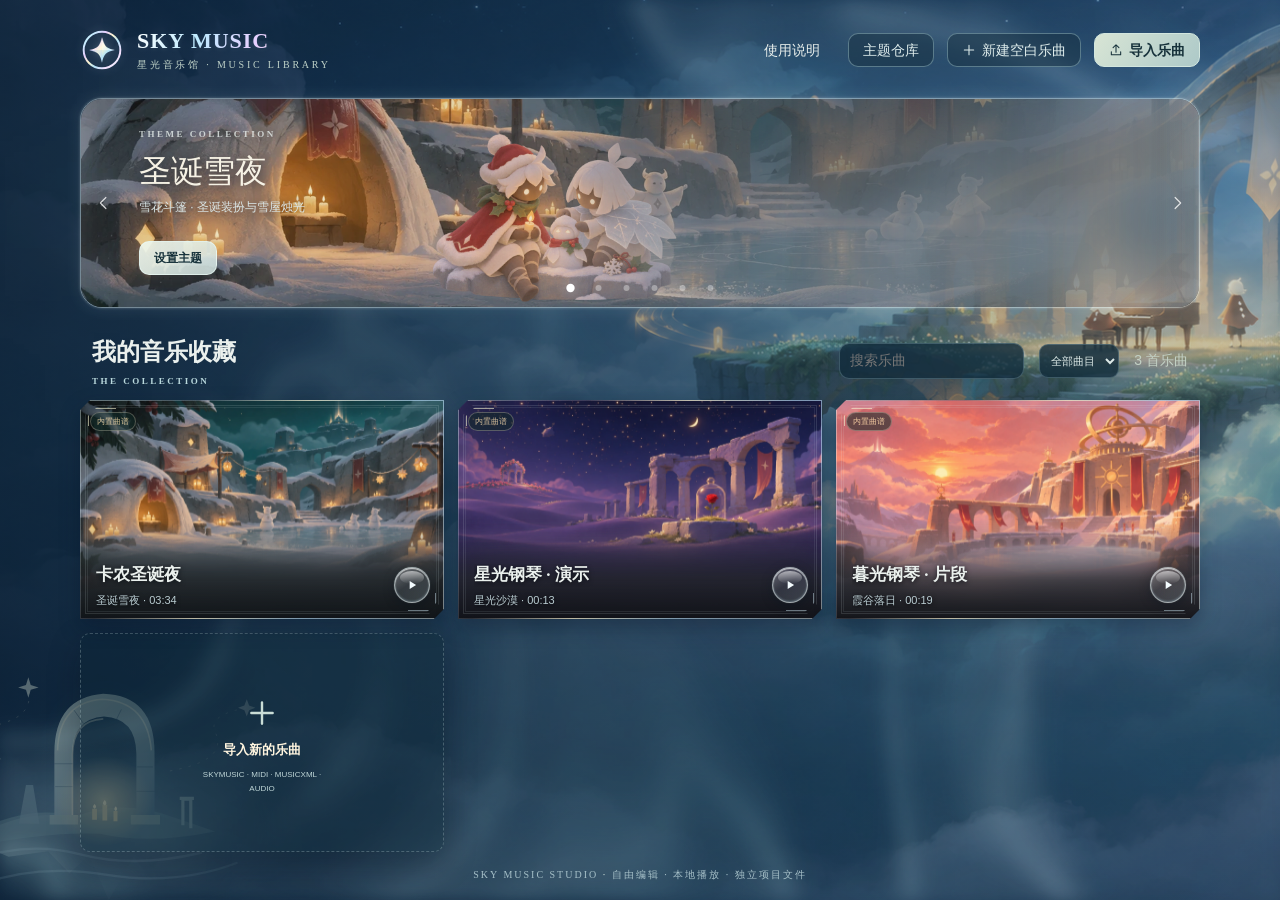
==== studio/app/index.html @ 581d5dbf "Unify player controls, synchronized score entrance and playback feedback" ====
<!doctype html>
<html lang="zh-CN">
<head>
<meta charset="utf-8"><meta name="viewport" content="width=device-width,initial-scale=1"><meta name="color-scheme" content="dark">
<title>Sky Music Studio · 星光音乐馆</title>
<link rel="stylesheet" href="player-styles.css">
</head>
<body>
<div class="world-sky" aria-hidden="true"><div class="moon"></div><div class="mountain m1"></div><div class="mountain m2"></div><div class="stars"></div><div class="flakes" id="worldSnow"></div></div>
<input id="fileInput" type="file" multiple accept=".skytrack,.skymusic,.skytheme,.json,.csv,.mid,.midi,.musicxml,.xml,.mp3,.wav,.ogg,.webm,.mp4,.mov" hidden><input id="themeLibraryInput" type="file" accept=".skytheme" hidden><input id="stageImageInput" type="file" accept="image/png,image/webp,image/jpeg" hidden>
<main class="site-wrap">
<section id="homeView" class="home-view" aria-label="音乐库"><div class="home-atmosphere" aria-hidden="true"><img class="home-art" src="assets/platform/music-islands-v1.png" alt=""><div class="home-shade"></div><img class="home-islet" src="assets/platform/home-islet.svg" alt=""><canvas id="homeFlowCanvas" class="home-flow-canvas"></canvas></div>
 <header class="home-top"><div class="wordmark"><span class="mark" aria-hidden="true"><svg class="brand-emblem" viewBox="0 0 48 48" fill="none"><defs><linearGradient id="brandDiamond" x1="2" y1="4" x2="45" y2="43" gradientUnits="userSpaceOnUse"><stop stop-color="#fcffff"/><stop offset=".18" stop-color="#c4edff"/><stop offset=".34" stop-color="#e6ceff"/><stop offset=".48" stop-color="#fff6cf"/><stop offset=".62" stop-color="#b3e3f8"/><stop offset=".79" stop-color="#f4e0ff"/><stop offset="1" stop-color="#efffff"/></linearGradient></defs><circle cx="24" cy="24" r="20" stroke="url(#brandDiamond)" stroke-width="2.1"/><path d="M24 10C25.8 19.3 28.7 22.2 38 24C28.7 25.8 25.8 28.7 24 38C22.2 28.7 19.3 25.8 10 24C19.3 22.2 22.2 19.3 24 10Z" fill="url(#brandDiamond)"/><path d="M24 10L24 24L38 24L28.7 22.2Z" fill="#ffffff" opacity=".48"/><path d="M10 24L24 24L24 38L22.2 28.7Z" fill="#b3d5ff" opacity=".32"/><path d="M24 10L24 24L10 24L19.3 22.2Z" fill="#ffffff" opacity=".25"/></svg></span><span><span class="brand-title">SKY <strong>MUSIC</strong></span><small>星光音乐馆 · MUSIC LIBRARY</small></span></div>
  <div class="home-top-actions"><button class="btn-quiet" id="showGuide">使用说明</button><button class="btn-outline" id="importThemeLibrary">主题仓库</button><button class="btn-outline" id="newSongBtn">＋ 新建空白乐曲</button><button class="btn-primary" data-import>↥ 导入乐曲</button></div></header>
 <div class="home-body">
  <section class="home-hero theme-carousel" aria-label="预设主题展示" aria-roledescription="轮播"><div class="home-theme-art-viewport" aria-hidden="true"><div id="homeThemeArtTrack" class="home-theme-art-track"></div></div><div id="homeThemeViewport" class="home-theme-viewport"><div id="homeThemeTrack" class="home-theme-track"></div></div><button id="homeThemePrev" class="home-theme-arrow theme-prev" aria-label="上一个主题"><svg viewBox="0 0 24 24" aria-hidden="true"><path d="m15 5-7 7 7 7"/></svg></button><button id="homeThemeNext" class="home-theme-arrow theme-next" aria-label="下一个主题"><svg viewBox="0 0 24 24" aria-hidden="true"><path d="m9 5 7 7-7 7"/></svg></button><nav id="homeThemeDots" class="home-theme-dots" aria-label="选择预设主题"></nav></section>
  <span id="homeThemeAnnouncement" class="sr-only" aria-live="polite"></span>
  <div class="library-heading"><div><h2 tabindex="-1" id="libraryTitle">我的音乐收藏</h2><span class="eyebrow">THE COLLECTION</span></div><div class="library-tools"><input id="songSearch" type="search" placeholder="搜索乐曲" aria-label="搜索乐曲"><select id="libraryFilter" aria-label="筛选音乐库"><option value="all">全部曲目</option><option value="favorite">我的收藏</option><option value="recent">最近演奏</option></select><span id="libraryCount">2 首乐曲</span></div></div>
  <section id="libraryCards" class="library-grid" aria-live="polite"></section>
  <footer class="home-footer">SKY MUSIC STUDIO <span>·</span> 自由编辑 · 本地播放 · 独立项目文件</footer>
 </div>
</section>
<section id="playerView" class="player-view" hidden aria-label="歌曲演奏工作台">
 <header class="player-header">
  <div class="song-identity"><button class="back-btn" id="backLibrary" title="返回音乐库" aria-label="返回音乐库"><svg viewBox="0 0 24 24" width="20" height="20" aria-hidden="true" focusable="false"><path d="M19 12H5m6-6-6 6 6 6" fill="none" stroke="currentColor" stroke-width="1.8" stroke-linecap="round" stroke-linejoin="round"/></svg></button><div class="identity-icon" aria-hidden="true"><img id="identitySnow" src="assets/christmas/snowflake.webp" alt=""><span id="identityGlyph" hidden>✧</span></div><div class="song-titles"><h1 tabindex="-1" id="songTitle">卡农圣诞夜</h1><span id="songSubtitle">CANON · CHRISTMAS NIGHT</span></div></div>
  <div class="song-stats"><span id="durationHeader">03:36</span><small id="noteCountHeader">1399 NOTES</small></div>
  <div class="header-actions"><button class="btn-outline" id="scoreEditorBtn">✎ 曲谱编辑</button><button class="btn-outline" id="exportProject">⇩ 导出</button><button class="info-action icon-btn" id="songInfoBtn" title="歌曲信息" aria-label="歌曲信息">!</button></div>
 </header>
 <div class="play-controls"><div class="player-control-row"><div class="play-main"><button class="play-btn" id="playBtn">▶ 播放</button><button id="restartBtn" class="icon-btn" title="从头播放">↶</button><button id="loopOneBtn" class="icon-btn loop-control" type="button" data-icon="repeat-one" aria-label="单曲循环" aria-pressed="false" title="开启单曲循环"></button><time id="timeClock">00:00.000</time></div>
  <div class="control-inline key-control"><span>音域</span><select id="keySelect" aria-label="选择音域" hidden><option value="sky-original">光遇原调</option><option value="C">C 大调</option><option value="Db">D♭ 大调</option><option value="D">D 大调</option><option value="Eb">E♭ 大调</option><option value="E">E 大调</option><option value="F">F 大调</option><option value="Fs">F♯ 大调</option><option value="G">G 大调</option><option value="Ab">A♭ 大调</option><option value="A">A 大调</option><option value="Bb">B♭ 大调</option><option value="B">B 大调</option></select><button type="button" id="keyRangeToggle" class="key-range-toggle" aria-label="选择音域" aria-haspopup="listbox" aria-expanded="false" aria-controls="keyRangeMenu"><svg class="nav-chevron range-chevron" viewBox="0 0 24 24" aria-hidden="true" focusable="false"><polyline points="15 6 9 12 15 18" fill="none" stroke="currentColor" stroke-width="1.8" stroke-linecap="round" stroke-linejoin="round"/></svg><span id="keyRangeValue">C 大调</span></button><div id="keyRangeMenu" class="key-range-menu" role="listbox" aria-label="音域选项" aria-orientation="horizontal" hidden><div id="keyRangeTrack" class="key-range-track"><button type="button" role="option" data-key="sky-original" aria-selected="false" tabindex="-1" title="普通光遇钢琴基准 C4–C6；实际调性由背景音乐或乐谱决定">光遇</button><button type="button" role="option" data-key="C" aria-selected="false" tabindex="-1">C</button><button type="button" role="option" data-key="Db" aria-selected="false" tabindex="-1">D♭</button><button type="button" role="option" data-key="D" aria-selected="false" tabindex="-1">D</button><button type="button" role="option" data-key="Eb" aria-selected="false" tabindex="-1">E♭</button><button type="button" role="option" data-key="E" aria-selected="false" tabindex="-1">E</button><button type="button" role="option" data-key="F" aria-selected="false" tabindex="-1">F</button><button type="button" role="option" data-key="Fs" aria-selected="false" tabindex="-1">F♯</button><button type="button" role="option" data-key="G" aria-selected="false" tabindex="-1">G</button><button type="button" role="option" data-key="Ab" aria-selected="false" tabindex="-1">A♭</button><button type="button" role="option" data-key="A" aria-selected="false" tabindex="-1">A</button><button type="button" role="option" data-key="Bb" aria-selected="false" tabindex="-1">B♭</button><button type="button" role="option" data-key="B" aria-selected="false" tabindex="-1">B</button></div></div></div>
  <div class="control-inline instrument-control"><span>音色</span><select id="instrumentSelect" aria-label="选择音色" hidden><option value="offline">经典钢琴 · 离线</option><option value="offline-harp">竖琴 · 离线</option><option value="offline-music-box">八音盒 · 离线</option><option value="offline-flute">长笛 · 离线</option><option value="offline-nylon-guitar">尼龙吉他 · 离线</option><option value="salamander">Yamaha C5 · 在线</option><option value="online-electric-piano">电钢琴 · 在线</option><option value="online-violin">小提琴 · 在线</option><option value="online-cello">大提琴 · 在线</option><option value="online-strings">弦乐合奏 · 在线</option><option value="online-choir">合唱 · 在线</option></select><div id="instrumentPicker" class="value-picker instrument-picker" role="spinbutton" tabindex="0" aria-label="选择音色" aria-valuemin="1" aria-valuemax="11" aria-valuenow="1" aria-valuetext="经典钢琴 · 离线" data-control="instrument"><div class="value-picker-track" aria-hidden="true"></div></div></div>
  <div class="control-inline sustain-control"><span>延音</span><div id="sustainPicker" class="value-picker" role="spinbutton" tabindex="0" aria-label="延音" aria-valuemin="0" aria-valuemax="100" aria-valuenow="45" aria-valuetext="45%" data-control="sustain"><div class="value-picker-track" aria-hidden="true"></div></div></div>
  <div class="control-inline volume-control"><span>音量</span><div id="volumePicker" class="value-picker" role="spinbutton" tabindex="0" aria-label="音量" aria-valuemin="0" aria-valuemax="100" aria-valuenow="25" aria-valuetext="25%" data-control="volume"><div class="value-picker-track" aria-hidden="true"></div></div></div>
  <div class="control-inline instrument-control speed-control"><span>倍速</span><select id="speedSelect" aria-label="选择倍速" hidden><option value="0.25">0.25×</option><option value="0.5">0.50×</option><option value="0.75">0.75×</option><option value="1" selected>1.00×</option><option value="1.25">1.25×</option><option value="1.5">1.50×</option><option value="1.75">1.75×</option><option value="2">2.00×</option></select><button id="speedToggle" class="instrument-toggle" type="button" aria-label="选择倍速" aria-haspopup="listbox" aria-expanded="false" aria-controls="speedMenu"><span id="speedValue">1.00×</span><span aria-hidden="true">⌄</span></button><div id="speedMenu" class="instrument-menu" role="listbox" aria-label="倍速选项" hidden><div id="speedCurrent" class="instrument-focus" aria-hidden="true"></div><div id="speedOptions" class="instrument-options"></div></div></div>
  </div><label class="seek-line"><input type="range" id="seekSlider" min="0" max="216000" step="1" value="0"><span id="seekMax">03:36</span></label>
 </div>
 <section class="workspace">
  <div class="workspace-left">
   <section class="pane roll-pane"><div class="pane-top"><h2>钢琴卷帘</h2><div class="pane-actions"><label>窗口 <select id="rollWindow"><option value="8">8秒</option><option value="10">10秒</option><option value="12">12秒</option><option value="20">20秒</option></select></label><button class="icon-btn" id="stepPrev" aria-label="上个节拍" title="上个节拍"><svg class="nav-chevron" viewBox="0 0 24 24" aria-hidden="true" focusable="false"><polyline points="15 6 9 12 15 18" fill="none" stroke="currentColor" stroke-width="1.8" stroke-linecap="round" stroke-linejoin="round"/></svg></button><button class="icon-btn" id="stepNext" aria-label="下个节拍" title="下个节拍"><svg class="nav-chevron" viewBox="0 0 24 24" aria-hidden="true" focusable="false"><polyline points="9 6 15 12 9 18" fill="none" stroke="currentColor" stroke-width="1.8" stroke-linecap="round" stroke-linejoin="round"/></svg></button></div></div><img class="theme-charm" data-theme-decoration hidden alt="" aria-hidden="true" draggable="false"><div class="roll-body"><canvas id="rollCanvas" aria-label="15轨钢琴卷帘，点击或拖动定位播放位置" title="点击或拖动扫描条定位，松开后保持暂停"></canvas></div><label class="roll-seek"><span>谱面进度</span><input id="rollSeekSlider" type="range" min="0" max="216000" step="1" value="0" aria-label="谱面进度" title="拖动跳转音乐，扫描条保持当前位置"></label><div class="roll-foot"><span><i class="dot note-a"></i> 单音</span><span><i class="dot note-b"></i> 和弦</span><span><i class="dot note-poly"></i> 多音</span><span id="rollPosition" class="push-right">0001 / 1296</span></div></section>
   <section class="pane keys-pane"><div class="pane-top"><h2>15 键 · 音高校对</h2><span id="selectedSummary">C4 + E5</span></div><img class="theme-charm" data-theme-decoration hidden alt="" aria-hidden="true" draggable="false"><div id="keyBoard" class="key-board" aria-label="15键谱面编辑器"></div></section>
  </div>
  <div class="workspace-right">
   <section class="pane grid-pane"><div class="pane-top"><h2>逐拍乐谱</h2><div class="page-actions"><button class="icon-btn" id="pagePrev" aria-label="上一页" title="上一页"><svg class="nav-chevron" viewBox="0 0 24 24" aria-hidden="true" focusable="false"><polyline points="15 6 9 12 15 18" fill="none" stroke="currentColor" stroke-width="1.8" stroke-linecap="round" stroke-linejoin="round"/></svg></button><span id="pageLabel">01 / 41</span><button class="icon-btn" id="pageNext" aria-label="下一页" title="下一页"><svg class="nav-chevron" viewBox="0 0 24 24" aria-hidden="true" focusable="false"><polyline points="9 6 15 12 9 18" fill="none" stroke="currentColor" stroke-width="1.8" stroke-linecap="round" stroke-linejoin="round"/></svg></button></div></div><div id="beatGrid" class="beat-grid" aria-label="逐拍谱，内含15键参考位置"></div><div class="grid-foot"><span id="currentBeat"><span id="currentBeatIndex">第 001 格</span><span id="currentBeatNotes">C4 + E5</span></span><span class="muted" id="gridHint">点击节拍可查看</span></div></section>
   <section class="stage-pane" id="stagePane"><img class="theme-charm stage-charm" data-theme-decoration hidden alt="" aria-hidden="true" draggable="false"><div class="stage-sky"></div><div class="stage-fog"></div><div class="stage-lights" aria-hidden="true"><i></i><i></i><i></i><i></i><i></i><i></i><i></i><i></i></div><div class="stage-snow" id="stageSnow"></div><div class="stage-motif" aria-hidden="true">✧<span>♬</span></div><img class="stage-tree" src="assets/christmas/legacy-tree.png" alt=""><img class="stage-companion" hidden alt="" aria-hidden="true" draggable="false"><div class="stage-scenery"><img id="stageArt" src="assets/christmas/stage_00.webp" alt="主题演奏场景"></div><div class="stage-caption"><span id="sceneName">CHRISTMAS NIGHT</span><span class="stage-status" id="stageStatus">准备演奏</span></div></section>

  </div>
 </section>
<dialog id="scoreConsole" class="score-console" aria-labelledby="consoleTitle">
<header class="console-head"><div><span class="eyebrow">SCORE WORKSPACE</span><h2 id="consoleTitle">谱面编辑控制台</h2></div><button id="consoleClose" class="icon-btn" aria-label="收起编辑控制台">×</button></header>
<div class="console-tabs" role="tablist" aria-label="编辑模式"><button id="consoleRecordTab" role="tab" aria-selected="true" aria-controls="consoleLayout" data-console-mode="record">即刻录制</button><button id="consoleFineTab" role="tab" aria-selected="false" aria-controls="consoleLayout" data-console-mode="fine">精细修改</button><button id="consoleGenerateTab" role="tab" aria-selected="false" aria-controls="consoleLayout" data-console-mode="generate">谱面生成</button></div>
<div id="consoleLayout" class="console-layout" role="tabpanel" aria-labelledby="consoleRecordTab"><div class="console-score"><div id="consoleKeysSlot"></div><div id="consoleGridSlot" hidden></div><div id="consoleRollSlot"></div></div>
<aside class="console-side"><div class="console-transport"><time id="consoleClock">00:00.000</time><div><button id="consolePrev" aria-label="上个事件">‹</button><button id="consolePlay" aria-label="播放或暂停">播放</button><button id="consoleNext" aria-label="下个事件">›</button></div><div class="console-range-control"><select id="consoleTuning" aria-label="控制台音域" hidden></select><button type="button" id="consoleRangeToggle" class="key-range-toggle" aria-label="选择控制台音域" aria-haspopup="listbox" aria-expanded="false" aria-controls="consoleRangeMenu"><span id="consoleRangeValue">C 大调</span></button><div id="consoleRangeMenu" class="key-range-menu" role="listbox" aria-label="控制台音域选项" aria-orientation="horizontal" hidden><div id="consoleRangeTrack" class="key-range-track"></div></div></div></div>
<section id="consoleEditActions" class="console-edit-actions" aria-labelledby="consoleEditActionsTitle"><h3 id="consoleEditActionsTitle">编辑操作</h3><div><button id="consoleUndo" title="撤销上一次修改">撤销</button><button id="consoleRedo" title="恢复撤销内容">重做</button><button id="resetKeyEdit" title="复原当前事件的原始琴键">复原</button></div></section>
<section id="consoleRecordControls"><h3>键入旋律</h3><label>录制方式<select id="consoleRecordMode"><option value="step">逐步输入</option><option value="live">实时录制</option></select></label><div class="fields-grid"><label>步长 (ms)<input id="consoleInterval" type="number" min="20" max="5000" value="250"></label><label>发声长度 (ms)<input id="consoleNoteDuration" type="number" min="30" max="10000" value="190"></label></div><button id="consoleRecordStart" class="btn-primary">开始录制</button><p class="console-help">点击15键或使用 Q W E R T / A S D F G / Z X C V B 输入。新音符写入当前时间，已有音符保留。</p></section>
<section id="consoleGenerateControls" hidden><h3>数字谱生成</h3><label>每行一拍，和弦以 + 分隔，0 为休止<textarea id="consoleNumberScore" rows="5" placeholder="1+3+5&#10;2&#10;0&#10;8+10"></textarea></label><label>每拍间隔 (ms)<input id="consoleGenerateInterval" type="number" min="20" max="5000" value="250"></label><button id="consoleGenerate" class="btn-primary">生成并插入</button><p class="console-help">从当前播放位置插入，不替换整曲。操作可以撤销。</p></section>
<section id="consoleInspectorSlot" aria-label="当前音符精确参数">   <section id="inspectorPane" class="pane inspector-pane" aria-label="乐谱编辑工作台"><div class="pane-top"><h2>当前事件</h2><button class="tiny-btn edit-only" id="sceneEditorBtn">◐ 场景设计</button><button class="tiny-btn" id="batchEditorBtn" hidden>全局处理</button></div><div class="inspector-content"><div class="edit-summary"><span id="editorEventIndex">第001格</span><span id="editorEventNames">C4 + E5</span></div><div class="fields-grid"><label>触发时间 (ms)<input id="eventTime" type="number" min="0" max="36000000" step="1"></label><label>发声持续 (ms)<input id="eventDuration" type="number" min="0" max="10000" step="10"></label><label>力度 / Velocity<input id="eventVelocity" type="number" min="1" max="127" step="1"></label><label>识别状态<input id="eventConfidence" type="text" disabled></label></div><div class="inspector-actions"><button class="tiny-btn" id="eventDelete" aria-label="删除当前事件" title="删除当前事件">删除</button><button class="tiny-btn" id="eventAdd" aria-label="插入事件" title="插入事件">＋插入</button><button class="btn-primary" id="eventApply" aria-label="应用当前音符修改" title="应用修改">应用</button></div></div></section><div id="consoleNoteKeys" class="console-note-keys" aria-label="当前事件音符"></div></section>
<section id="consoleBatchControls" hidden><h3>全局处理</h3><div class="console-batch-grid"><article><label>量化网格 (ms)<input type="number" id="quantizeMs" min="10" max="2000" value="167"></label><button id="quantizeBtn">时间量化</button></article><article><label>偏移 (ms)<input type="number" id="offsetMs" min="-10000" max="10000" value="0"></label><button id="offsetBtn">整体偏移</button></article><article><label>统一长度 (ms)<input type="number" id="batchDuration" min="30" max="4000" value="190"></label><button id="durationBtn">统一时值</button></article><article><label>时间倍数<input type="number" id="stretchFactor" min="0.25" max="4" step="0.05" value="1"></label><button id="stretchBtn">时间伸缩</button></article></div><p class="console-help">作用于整个工作副本，支持撤销。</p></section>
</aside></div><footer class="console-footer"><span id="consoleStatus" role="status">编辑工作副本，保存后生效</span><div><button id="consoleSave" class="btn-primary">保存并结束</button></div></footer></dialog>
</section>
</main>
<div id="songEntryTransition" class="song-entry-transition" role="status" aria-live="polite" aria-label="正在打开单曲" hidden><img id="songEntryArt" alt="" aria-hidden="true"><div class="song-entry-content"><span class="entry-orbit" aria-hidden="true">✧</span><span class="eyebrow">SKY MUSIC</span><strong id="songEntryTitle"></strong><span id="songEntryMessage">正在展开谱面</span></div></div>
<div id="keyFeedbackLayer" class="key-feedback-layer" aria-hidden="true"></div><div id="toast" popover="manual" role="status" aria-live="polite" aria-atomic="true" data-control="notification" class="toast" hidden></div><div id="globalDropHint" class="global-drop-hint" hidden>释放文件以导入音乐项目</div>
<dialog id="createDialog" class="work-dialog"><div class="dialog-head"><h2>新建音乐项目</h2><button class="icon-btn" data-close="createDialog">×</button></div><p class="dialog-sub">从一个干净的15键时间轴开始，主题与谱面可以稍后修改。</p>
<div class="fields-grid"><label>乐曲名称<input id="createTitle" value="我的第一首曲子" maxlength="100"></label><label>默认主题<select id="createTheme"><option value="christmas">圣诞雪夜</option><option value="starlight">星空钢琴</option><option value="citylights">城市暮光</option></select></label><label>初始时长 (秒)<input type="number" id="createDuration" min="5" max="3600" value="60"></label><label>基础间隔 (ms)<input type="number" id="createInterval" min="40" max="5000" step="1" value="250"></label></div>
<div class="dialog-footer"><button class="btn-quiet" data-close="createDialog">取消</button><button class="btn-primary" id="createConfirm">创建并编辑</button></div></dialog>

<dialog id="metadataDialog" class="work-dialog"><div class="dialog-head"><h2>歌曲信息</h2><button class="icon-btn" data-close="metadataDialog">×</button></div><div class="fields-grid"><label>乐曲标题<input id="metaTitle" maxlength="100"></label><label>英文副标题<input id="metaSubtitle" maxlength="120"></label><label class="full">描述<textarea id="metaDescription" rows="3" maxlength="600"></textarea></label></div><div class="dialog-footer"><button class="btn-primary edit-only" id="saveMetadata">保存歌曲信息</button></div></dialog>
<dialog id="renameDialog" class="work-dialog"><div class="dialog-head"><h2>重命名曲目</h2><button class="icon-btn" data-close="renameDialog">×</button></div><div class="fields-grid single-field"><label>新名称<input id="renameInput" maxlength="120" autocomplete="off"></label></div><div class="dialog-footer"><button class="btn-quiet" data-close="renameDialog">取消</button><button class="btn-primary" id="renameConfirm">确认重命名</button></div></dialog>
<dialog id="deleteDialog" class="work-dialog"><div class="dialog-head"><h2>删除乐曲</h2><button class="icon-btn" data-close="deleteDialog">×</button></div><p class="dialog-sub" id="deleteWarning">确认移除这首歌曲？</p><div class="dialog-footer"><button class="btn-quiet" data-close="deleteDialog">取消</button><button class="btn-danger" id="deleteConfirm">删除曲目</button></div></dialog>
<dialog id="saveChoiceDialog" class="work-dialog" aria-labelledby="saveChoiceTitle"><div class="dialog-head"><h2 id="saveChoiceTitle">结束谱面编辑</h2></div><p class="dialog-sub">请选择保存到当前曲谱、另存为独立曲谱，或不保存本次修改。</p><div class="save-options"><button class="btn-outline" id="saveDirect">保存</button><button class="btn-primary" id="saveAsNew">另存为</button><button class="btn-quiet" id="discardChanges">不保存</button></div></dialog>
<dialog id="sceneDialog" class="work-dialog scene-dialog"><div class="dialog-head"><h2>场景设计中心</h2><button class="icon-btn" data-close="sceneDialog">×</button></div><p class="dialog-sub">布局与音乐数据保持不变。场景配置会自动写入当前歌曲的 .skymusic 文件。</p>
<div class="theme-choices" id="themeChoices"></div>
<div class="fields-grid"><label>主题名称<input id="themeName" maxlength="60"></label><label>主光颜色<input id="themeAccent" type="color" value="#e8c88a"></label><label>背景色<input id="themeBackground" type="color" value="#182947"></label><label>背景飘雪数量<input id="themeSnow" type="range" min="0" max="100" value="30"></label><label>边缘光晕<input id="themeGlow" type="range" min="0" max="100" value="58"></label><label>人物动作<select id="themeMotion"><option value="ambient">随声音缓慢律动</option><option value="off">关闭动作</option></select></label></div>
<div class="dialog-footer"><button class="btn-outline" id="stageImageBtn">上传专属舞台图片</button><button class="btn-quiet" id="stageImageClear">清除舞台图片</button><button class="btn-quiet" id="themeExportBtn">⇩ 导出 .skytheme</button><button class="btn-primary" id="themeApplyBtn">应用主题设置</button></div></dialog>
<dialog id="exportDialog" class="work-dialog"><div class="dialog-head"><h2>导出乐曲</h2><button class="icon-btn" data-close="exportDialog">×</button></div><p class="dialog-sub">选择需要的格式，分享单曲请选择 .skymusic；接收方须先录入引用的 .skytheme 主题。</p><div class="export-options"><button id="exportPlatform"><strong>.skymusic</strong><span>完整单曲：内嵌谱面、卡片及主题引用（推荐）</span></button><button id="exportNative"><strong>.skytrack</strong><span>纯数字谱面：音符、时间和长度</span></button><button id="exportMidi"><strong>.mid</strong><span>标准 MIDI 音符与时值</span></button><button id="exportCsv"><strong>.csv</strong><span>逐音符事件表，方便校对</span></button><button id="exportJson"><strong>.json</strong><span>可读数字乐谱与配置</span></button><button id="exportThemeOnly"><strong>.skytheme</strong><span>单独分享当前主题</span></button></div></dialog>
<dialog id="importDialog" class="work-dialog import-dialog"><div class="dialog-head"><h2>导入音乐</h2><button class="icon-btn" data-close="importDialog">×</button></div><div class="import-dropzone" id="importDropzone"><span class="import-symbol">↥</span><strong>拖入音乐文件，或点击选择</strong><small>.skymusic · .skytrack · .skytheme · MIDI · MusicXML · CSV · JSON · WAV / MP3 · 视频</small></div><div class="import-description"><p><strong>可直接还原：</strong>现有项目与 MIDI / CSV / MusicXML 乐谱。</p><p><strong>需要校准：</strong>音频为单主音实验性分析；视频为固定15键点阵谱的校准辅助模式，结果需逐格核对。</p></div><button id="openVideoImport" class="btn-quiet">使用视频识谱工作台 ↗</button></dialog>
<dialog id="videoDialog" class="work-dialog video-dialog"><div class="dialog-head"><h2>视频点阵谱识别 · 实验版</h2><button class="icon-btn" data-close="videoDialog">×</button></div><p class="dialog-sub">仅针对4×8时间格、每格5×3键位的光遇教学模板。先选视频，设置后半段起点，点击“框选谱面区域”拖出完整方格，再扫描候选谱。</p>
<div class="video-preview"><video id="videoSource" controls preload="metadata" playsinline></video><canvas id="videoOverlay" aria-label="拖动选择顶部4×8乐谱区域"></canvas></div>
<div class="fields-grid"><label>开始 (秒)<input id="videoStart" type="number" min="0" step="0.01" value="0"></label><label>结束 (秒)<input id="videoEnd" type="number" min="0" step="0.01" value="10"></label><label>基础格间隔 (ms)<input id="videoBeat" type="number" min="50" max="3000" step="0.01" value="166.67"></label><label>亮点检测阈值<input id="videoThreshold" type="range" min="70" max="245" value="175"></label></div>
<div class="video-quick-actions"><button id="videoChooseFile" class="btn-quiet">选择本地视频文件</button><button id="videoJumpToStart" class="btn-quiet">预览起始画面</button><button id="videoSelectArea" class="btn-outline">框选谱面区域</button></div><div class="video-scanner-info"><span id="videoRoi">尚未选择谱面区域</span><span id="videoProgress">等待开始</span></div><div class="dialog-footer"><button class="btn-quiet" id="videoResetRoi">重选区域</button><button class="btn-quiet" id="videoCancelScan">停止扫描</button><button class="btn-primary" id="videoScanBtn">识别所选片段</button></div></dialog>
<dialog id="homeThemeDialog" class="work-dialog home-theme-dialog" aria-labelledby="homeThemeDialogTitle"><div class="dialog-head"><div><span class="eyebrow">THEME ATELIER</span><h2 id="homeThemeDialogTitle">主题预览与设置</h2></div><button class="icon-btn" data-close="homeThemeDialog" aria-label="关闭主题预览">×</button></div><div class="home-theme-workspace"><section id="homeThemeSample" class="home-theme-sample" aria-label="主题外观预览"><div class="theme-sample-scene"><img id="homeThemeSampleImage" alt=""><img id="homeThemeSampleCompanion" class="theme-sample-companion" alt="" aria-hidden="true"><img id="homeThemeSampleCharm" class="theme-sample-charm" alt="" aria-hidden="true"><span id="homeThemeSampleName"></span><i class="theme-sample-orbit" aria-hidden="true"></i></div><div id="homeThemeSampleRoll" class="theme-sample-roll" aria-label="卷帘配色预览"></div><div id="homeThemeSampleKeys" class="theme-sample-keys" aria-label="琴键配色预览"></div></section><div class="home-theme-settings"><label>主题名称<input id="homePreviewName" maxlength="60"></label><label>高亮色<input id="homePreviewAccent" type="color"></label><label>背景色<input id="homePreviewBackground" type="color"></label><label>辉光强度 <output id="homePreviewGlowValue"></output><input id="homePreviewGlow" type="range" min="0" max="100"></label><label>动态效果<select id="homePreviewMotion"><option value="ambient">开启</option><option value="off">关闭</option></select></label><p>预览中的修改可导出为新主题，录入平台后供歌曲调用。</p></div></div><div class="dialog-footer"><button id="homePreviewReset" class="btn-quiet">恢复预设</button><button id="homePreviewExport" class="btn-primary">导出 .skytheme</button></div></dialog>
<dialog id="helpDialog"><form method="dialog"><h2>关于 Sky Music Studio</h2><p>从音乐库选择歌曲，进入与第七版同一结构的 15 键播放器。点击逐拍谱可选中音符，再点击左下角琴键增删。</p><p>支持导入 <strong>.skymusic、.skytheme、JSON、CSV、MIDI、MusicXML</strong>；MP3/WAV 提供<strong>实验性单旋律分析</strong>，复杂和弦可能错误。导出 .skymusic 可保存校对结果及场景配置。</p><p>视频点阵谱识别已提供实验性校准界面，但不保证任意视频成功。自动输出的琴键事件需要逐格核对。</p><p>音色包含经典钢琴、FluidR3 GM 离线采样和可选在线采样。FluidR3 GM：Frank Wen；MP3 渲染：Benjamin Gleitzman，<a href="https://creativecommons.org/licenses/by/3.0/us/" target="_blank" rel="noopener">CC BY 3.0 US</a>；<a href="https://github.com/gleitz/midi-js-soundfonts" target="_blank" rel="noopener">采样来源</a>。Yamaha C5：Alexander Holm，CC BY 3.0。</p><p>光遇原调采用普通钢琴 C4–C6 基准；场景音乐和所选乐谱可能改变实际调性，季节本身不对应固定大调。缓存不等于备份，请及时导出文件。</p><button class="btn-primary" value="close">我知道了</button></form></dialog>
<script src="js/studio-config.js"></script><script src="js/builtins.js"></script><script src="js/piano-samples.js"></script><script src="js/instrument-samples.js"></script><script src="js/scene-embedded.js"></script><script src="js/studio.js"></script>
</body>
</html>
---- studio/app/player-styles.css ----
/* Generated from app/styles.css and config/themes/style-rules.json. */
:root{color-scheme:dark;--background:#081c1a;--panel:#15382e;--panel-soft:#173b31;--gold:#e8c88a;--text:#fff7e7;--sub:#b9cbbf;--border:rgba(234,205,148,.27);--note:#a9d2bc;--chord:#f4d49a;--theme-accent:#e8c88a}
*{box-sizing:border-box}html,body{margin:0;min-height:100%;height:100%}body{background:#071c1a;color:var(--text);font:14px/1.4 "Segoe UI","Microsoft YaHei",Arial,sans-serif;overflow:hidden}button,select,input{font:inherit}button{cursor:pointer;color:inherit;border:1px solid var(--border);background:#204239;border-radius:10px;padding:8px 12px;transition:background .18s,transform .18s,border-color .18s}button:hover{border-color:#eed9a9;background:#315449}button:active{transform:scale(.985)}button:focus-visible,select:focus-visible,input:focus-visible{outline:2px solid #e9cc8b;outline-offset:2px}button:disabled{opacity:.45;cursor:not-allowed}select,input[type=search]{background:#152b2a;color:var(--text);border:1px solid var(--border);border-radius:10px;padding:7px 10px}input[type=range]{accent-color:var(--gold)}h1,h2,p{margin:0}h1,h2{font-family:Georgia,"Noto Serif SC","Songti SC","SimSun",serif}small{font-size:11px}.muted{color:var(--sub)}[hidden]{display:none!important}
.world-sky{position:fixed;inset:0;overflow:hidden;pointer-events:none;background:radial-gradient(ellipse at 15% 2%,#314a36,transparent 32%),radial-gradient(ellipse at 85% 80%,#482936,transparent 35%),linear-gradient(125deg,#071918 4%,#122c29 60%,#172129);z-index:-1}.world-sky .moon{position:absolute;width:220px;height:220px;border-radius:50%;top:10%;right:11%;background:radial-gradient(circle at 35% 35%,#f8f3e2dd,#c9d9cf44 45%,transparent 68%);filter:blur(4px);opacity:.25}.mountain{position:absolute;left:-10%;width:120%;bottom:-10%;height:44%;background:#142d2a;clip-path:polygon(0 75%,12% 54%,23% 78%,38% 30%,55% 75%,68% 40%,84% 72%,100% 44%,100% 100%,0 100%)}.m2{bottom:-22%;height:45%;opacity:.6;background:#223e40;filter:blur(10px);transform:scaleX(-1)}.stars{position:absolute;inset:0;opacity:.4;background-image:radial-gradient(#fff7db 1px,transparent 1px),radial-gradient(#fff7db 1px,transparent 1px);background-size:77px 71px,117px 109px;background-position:12px 20px,35px 58px}.flakes,.stage-snow{position:absolute;inset:0;pointer-events:none;overflow:hidden}.snow-dot{position:absolute;top:-12px;background:#fff7ee;border-radius:50%;opacity:.4;animation:snowdrift linear infinite;box-shadow:0 0 5px #fff8e066}@keyframes snowdrift{to{transform:translate3d(var(--dx,30px),105vh,0)}}
.site-wrap{height:100dvh;min-height:540px}.home-view{height:100%;overflow:auto;background:linear-gradient(130deg,#0a1d1bcf,#1c2a2a77)}.home-top{max-width:1350px;margin:auto;height:86px;display:flex;align-items:center;justify-content:space-between;padding:12px 28px;border-bottom:1px solid #fff2d313}.wordmark{display:flex;gap:13px;align-items:center;font:650 22px Georgia,serif;letter-spacing:1px}.wordmark strong{color:var(--gold)}.wordmark small{display:block;letter-spacing:2.8px;color:#bed1c7;font:10px Georgia,serif;margin-top:4px}.mark{display:grid;place-items:center;width:42px;height:42px;border:1px solid #dcbe7d88;border-radius:50%;color:var(--gold);font-size:28px}.home-top-actions,.hero-actions{display:flex;gap:13px;align-items:center}.btn-quiet{border-color:transparent;background:transparent}.btn-outline{border-color:#f1cc87aa;background:#ffffff0c}.btn-primary{color:#213b2f;font-weight:750;border:1px solid #e8d0a5;background:linear-gradient(135deg,#f4dfb9,#d9af73);box-shadow:0 5px 20px #ba884b24}.btn-primary:hover{background:#ffe2a9}.home-body{max-width:1300px;margin:auto;padding:26px 30px 36px}.home-hero{display:grid;grid-template-columns:1.07fr 1fr;min-height:320px;border:1px solid var(--border);border-radius:26px;overflow:hidden;position:relative;background:linear-gradient(105deg,#122f29f5 20%,#223733dd 68%,#44383bcc);box-shadow:0 24px 90px #0005,inset 0 1px #fff3}.home-hero:after{content:"";position:absolute;inset:0;pointer-events:none;background:linear-gradient(90deg,transparent 20%,#f8e0a009 60%,transparent)}.hero-copy{padding:40px 0 40px 48px;position:relative;z-index:2}.eyebrow{font:600 10px Georgia,serif;letter-spacing:2.9px;color:#e9c48d}.hero-copy h1{font-size:clamp(28px,3.3vw,47px);line-height:1.35;font-weight:550;margin:16px 0}.hero-copy h1 span{color:#e8c88a}.hero-copy p{max-width:450px;color:#b8cbbd;font-size:13px;line-height:1.9;margin:0 0 25px}.hero-illustration{position:relative;display:grid;place-items:end center}.hero-halo{position:absolute;inset:8% -5% -25%;background:radial-gradient(ellipse at 50% 60%,#dcc48d44,transparent 70%);filter:blur(10px)}.hero-scene{position:absolute;bottom:-3%;right:0%;width:min(100%,650px);object-fit:contain;filter:drop-shadow(0 9px 40px #d9bb6729)}.hero-frost{position:absolute;width:108px;right:5%;top:6%;opacity:.5;filter:drop-shadow(0 0 15px #c5e5f2)}.library-heading{display:flex;justify-content:space-between;align-items:flex-end;margin:31px 3px 17px}.library-heading h2{font-size:24px;font-weight:600;margin-top:6px}.library-tools{display:flex;gap:15px;align-items:center;color:#c3d1c5}.library-tools input{width:185px}.library-grid{display:grid;grid-template-columns:repeat(3,minmax(0,1fr));gap:18px}.song-card{min-width:0;display:flex;flex-direction:column;overflow:hidden;border:1px solid #ffffff25;border-radius:18px;background:linear-gradient(155deg,#23443aee,#192b2be6);box-shadow:0 12px 50px #0003;transition:border .2s,transform .2s}.song-card:hover{border-color:#f3d9a68a;transform:translateY(-2px)}.song-cover{height:162px;position:relative;display:grid;place-items:center;overflow:hidden;background:linear-gradient(125deg,#17352f,#38423a)}.song-cover img{width:100%;height:100%;object-fit:contain;object-position:center bottom;filter:drop-shadow(0 5px 15px #0006)}.cover-tag{position:absolute;top:12px;left:12px;padding:5px 10px;border:1px solid #ffedd155;border-radius:20px;background:#102a27ad;font-size:10px;color:#ffe3ac}.song-details{padding:17px 19px 18px;display:flex;align-items:center;gap:10px}.song-details h3{font:600 17px Georgia,'Songti SC',serif;margin:0 0 5px}.song-details p{color:#b6c9bd;font-size:11px;line-height:1.5}.song-details .card-play{margin-left:auto;flex:none;background:#dcb57b;color:#20352b;font-weight:800;border-radius:12px;border-color:#e5cd9e}.add-card{border-style:dashed;justify-content:center;align-items:center;min-height:246px;background:#ffffff08;cursor:pointer;color:#c1d2c5;gap:12px}.add-card .plus{font-size:39px;color:#ead19e}.add-card strong{font-size:16px;color:#fff5df}.home-footer{text-align:center;font:10px Georgia,serif;letter-spacing:2px;color:#9caeaa;margin:27px 0}.home-footer span{color:var(--gold)}
/* Player. The spatial proportions are fixed to the trusted v7 layout. */
.player-view{--theme-accent:#e8c88a;display:grid;grid-template-rows:57px 70px minmax(0,1fr);gap:10px;height:100%;max-width:1730px;margin:auto;padding:9px 14px 13px}.player-view.theme-starlight{--gold:#f2c9dd;--panel:#1d263d;--panel-soft:#202f4a;--border:rgba(230,192,228,.28);--theme-accent:#f2c9dd;--note:#acb8e9;--chord:#f2c9dd}.player-header{display:flex;align-items:center;justify-content:space-between;gap:15px;padding:0 8px;min-width:0}.song-identity{display:flex;align-items:center;gap:12px;min-width:0}.back-btn{font-size:22px;width:34px;height:34px;padding:0;display:grid;place-items:center;background:#ffffff10}.identity-icon{display:grid;place-items:center;width:40px;height:40px;flex:none;border-radius:50%;color:var(--theme-accent);border:1px solid var(--border);font-size:23px;text-shadow:0 0 10px var(--theme-accent)}.song-titles{min-width:0}.song-titles h1{font-weight:550;font-size:clamp(19px,2.1vw,29px);white-space:nowrap;text-overflow:ellipsis;overflow:hidden}.song-titles span{font:9px Georgia,serif;letter-spacing:3px;color:var(--theme-accent);white-space:nowrap}.song-stats{display:flex;flex-direction:column;text-align:right;margin-left:auto;gap:1px}.song-stats span{font:600 17px Georgia,serif;color:var(--theme-accent)}.song-stats small{font:10px Arial;letter-spacing:1.1px;color:var(--sub)}.header-actions{display:flex;gap:8px;align-items:center;white-space:nowrap}.header-actions button{font-size:12px}.play-controls{position:relative;display:flex;align-items:flex-start;gap:9px;padding:10px 11px 20px;border:1px solid var(--border);border-radius:16px;background:linear-gradient(113deg,#153b30ed,#172c2cec 60%,#392a36db);box-shadow:0 8px 30px #0004;min-width:0}.player-view.theme-starlight .play-controls{background:linear-gradient(115deg,#242849f2,#242d50f2,#382f54f2)}.play-main{display:flex;align-items:center;gap:8px;flex:none}.play-btn{background:#e8c186;color:#213b2e;font-weight:760;border-color:#f8dcb0;padding:8px 16px}.icon-btn{width:30px;min-width:30px;height:29px;display:grid;place-items:center;padding:0}.play-main time{font:650 16px Consolas,'Courier New',monospace;min-width:93px}.tuning-group{display:flex;flex:none;align-items:center;gap:3px;border-radius:10px;background:#0a2723;padding:3px;border:1px solid #ffffff16}.tuning-group button{background:transparent;border:0;padding:6px 7px;color:#b7c7bd;font-size:11px;white-space:nowrap}.tuning-group button.is-active{color:#23382e;background:#ead09e}.control-inline{display:flex;align-items:center;gap:7px;color:#bdd0c4;font-size:12px;white-space:nowrap}.control-inline input[type=range]{width:73px}.control-inline select{max-width:95px;padding:5px 6px}.seek-line{position:absolute;left:13px;right:16px;bottom:5px;height:9px;display:flex;align-items:center;gap:9px;color:#d4be92;font:10px Georgia,serif}.seek-line input{flex:1;min-width:0;height:3px;margin:0}.workspace{min-height:0;min-width:0;display:grid;grid-template-columns:minmax(0,1.17fr) minmax(0,1fr);gap:10px}.workspace-left,.workspace-right{display:grid;min-height:0;min-width:0;gap:10px}.workspace-left{grid-template-rows:minmax(0,1fr) minmax(138px,.30fr)}.workspace-right{grid-template-rows:minmax(0,1.32fr) minmax(0,.98fr)}.pane{position:relative;min-width:0;min-height:0;display:flex;flex-direction:column;overflow:hidden;border-radius:17px;background:linear-gradient(140deg,#153c32ee,#132d2aee);border:1px solid var(--border);box-shadow:inset 0 1px #ffffff16,0 10px 36px #0003}.player-view.theme-starlight .pane{background:linear-gradient(135deg,#202b49f2,#1c2b43e6)}.pane-top{height:44px;flex:none;display:flex;align-items:center;justify-content:space-between;gap:10px;padding:0 13px}.pane-top h2{font:600 16px Georgia,'Songti SC','SimSun',serif;white-space:nowrap}.pane-top select{padding:3px 7px;font-size:11px}.pane-actions,.pane-top .page-actions{display:flex;align-items:center;gap:7px;font-size:11px}.roll-pane{min-height:0}.roll-body{min-height:0;flex:1;margin:0 12px 1px;border:1px solid #e6d19a22;border-radius:10px;overflow:hidden;background:linear-gradient(165deg,#0d2926,#12372e)}#rollCanvas{width:100%;height:100%;display:block}.roll-foot{height:30px;flex:none;display:flex;align-items:center;gap:13px;padding:0 14px;color:#c7d6c9;font-size:10px}.roll-foot .push-right{margin-left:auto;color:var(--theme-accent);font:11px Georgia,serif}.dot{width:8px;height:8px;border-radius:50%;display:inline-block;margin-right:4px}.note-a{background:var(--note)}.note-b{background:var(--chord)}.keys-pane .pane-top{height:39px}.keys-pane .pane-top h2{font-size:15px}.keys-pane .pane-top span{margin-left:auto;color:var(--theme-accent);font:11px Georgia,serif;white-space:nowrap}.tiny-btn{font-size:10px;padding:2px 7px}.key-board{flex:1;min-height:0;display:grid;grid-template-columns:repeat(5,minmax(0,1fr));grid-template-rows:repeat(3,minmax(0,1fr));gap:5px;margin:1px 11px 12px}.key-tile{padding:0;display:flex;align-items:center;justify-content:center;gap:6px;border-radius:8px;background:#173a33;color:#e0eadd;border-color:#5f806b88;font:700 11px Georgia,serif}.key-tile .key-name{color:#dae6d4;font-weight:500}.key-tile.active{background:linear-gradient(125deg,#e1c78f,#b88c58);color:#203a2a;border-color:#f3d29e;box-shadow:0 0 15px #f0c88255}.key-tile.active .key-name{color:#213f34}.key-tile.ringing{box-shadow:0 0 17px #e5c88377}.grid-pane{min-height:0}.page-actions button{height:26px;width:26px;min-width:26px}.page-actions span{font:600 11px Georgia,serif;min-width:48px;text-align:center;color:var(--gold)}.beat-grid{display:grid;grid-template-columns:repeat(8,minmax(0,1fr));grid-template-rows:repeat(4,minmax(0,1fr));gap:5px;flex:1;min-height:0;margin:0 12px 5px}.beat{min-width:0;min-height:0;padding:4px;display:flex;flex-direction:column;align-items:stretch;justify-content:space-between;border-radius:9px;background:linear-gradient(140deg,#21443b,#15322e);border:1px solid #ffffff20}.player-view.theme-starlight .beat{background:#243452}.beat.active{background:#9e815b;box-shadow:inset 0 0 0 1px #ffe3a0,0 0 17px #ebbe7377;border-color:#fff0c4}.beat.select{border-color:#fff1be}.beat-number{text-align:center;display:block;font:600 9px Georgia,serif;line-height:10px;color:#b3c8b7;flex:none}.beat.active .beat-number{color:#fff5de}.mini-keys{flex:1;min-height:0;display:grid;grid-template-columns:repeat(5,minmax(0,1fr));grid-template-rows:repeat(3,minmax(0,1fr));gap:2px;max-height:37px;margin:2px 0}.mini-dot{border-radius:2px;background:#77988b55;border:1px solid #bdc2a628;min-height:2px}.mini-dot.on{background:#edd09d;border-color:#fff5d1;box-shadow:0 0 5px #ffe0a344}.beat.active .mini-dot.on{background:#fff7d6}.beat-name{color:#bdd6c5;font:8px Georgia,serif;text-align:center;white-space:nowrap;overflow:hidden;text-overflow:clip;min-height:9px}.grid-foot{height:28px;flex:none;display:flex;justify-content:space-between;align-items:center;gap:10px;padding:0 13px;color:#dfd5ac;font:11px Georgia,serif}.grid-foot .muted{font:10px 'Microsoft YaHei',sans-serif}.stage-pane{position:relative;min-height:0;overflow:hidden;border-radius:16px;background:radial-gradient(ellipse at 65% 70%,#b7956b2e,transparent 58%),linear-gradient(150deg,#0c322d,#1c4039 57%,#182b2b);border:1px solid #e2c28a25}.stage-pane.theme-starlight{background:radial-gradient(ellipse at 60% 60%,#ecc4d233,transparent 56%),linear-gradient(150deg,#141934,#29284b 60%,#332b50)}.stage-sky{position:absolute;inset:0;background:radial-gradient(#ffefca7a 1px,transparent 2px);background-size:53px 57px;opacity:.25}.stage-fog{position:absolute;inset:50% 0 0;background:linear-gradient(transparent,#dcc7a01a);filter:blur(15px)}.stage-scenery{position:absolute;inset:2% 5% 3%;display:grid;place-items:center}.stage-scenery img{max-width:100%;max-height:100%;object-fit:contain;filter:drop-shadow(0 6px 15px #dcc08b35);transition:filter .3s}.stage-scenery.is-playing img{filter:drop-shadow(0 6px 19px #f5d3a155)}.stage-caption{position:absolute;bottom:5px;right:12px;left:12px;display:flex;justify-content:space-between;font:9px Georgia,serif;letter-spacing:1.8px;color:#e8c488aa;pointer-events:none}.stage-status{color:#d2ddc8;letter-spacing:.4px}.stage-pane .snow-dot{animation-duration:10s;opacity:.7}.stage-pane.theme-starlight .stage-scenery{display:none}.stage-pane.theme-starlight.has-custom-image .stage-scenery{display:grid}.stage-pane.theme-starlight:before{content:'✧';font:120px Georgia,serif;color:#edd2e288;position:absolute;inset:0;display:grid;place-items:center;text-shadow:0 0 45px #ead9ea}.stage-pane.theme-starlight:after{content:'♬';font:72px Georgia,serif;color:#f1b9de99;position:absolute;right:10%;top:15%;filter:drop-shadow(0 0 15px #ffdcff)}.toast{position:fixed;z-index:99;bottom:22px;left:50%;transform:translateX(-50%);max-width:550px;padding:12px 20px;border-radius:13px;border:1px solid #f7dfb477;background:#163a32;box-shadow:0 9px 40px #0009;color:#fff4dc;font-size:12px;text-align:center}dialog{max-width:480px;border:1px solid #e8ce9b77;border-radius:18px;color:#fdf5e4;background:#17352f;box-shadow:0 20px 80px #0009;padding:24px}dialog::backdrop{background:#0009}dialog h2{font-size:21px;margin:0 0 14px}dialog p{color:#cbdbce;font-size:13px;line-height:1.75;margin:0 0 12px}dialog button{margin-top:10px}
@media(max-width:1150px){.player-view{padding:8px}.play-controls{gap:7px}.control-inline input[type=range]{width:45px}.play-main time{font-size:13px;min-width:80px}.tuning-group button{padding:5px}.header-actions #exportProject{font-size:10px}.workspace-left{grid-template-rows:minmax(0,1fr) minmax(133px,.34fr)}.home-body{padding:20px}}
@media(max-width:900px){body{overflow:auto}.site-wrap,.player-view{height:auto;min-height:100vh}.player-view{display:flex;flex-direction:column}.play-controls{min-height:98px;flex-wrap:wrap;padding-bottom:24px}.workspace{display:flex;flex-direction:column}.workspace-left,.workspace-right{display:flex;flex-direction:column}.roll-pane{height:380px}.keys-pane{height:185px}.grid-pane{height:410px}.stage-pane{height:240px}.home-hero{grid-template-columns:1fr;min-height:330px}.hero-copy{padding:36px;max-width:550px}.hero-illustration{position:absolute;inset:0;opacity:.35;pointer-events:none}.library-grid{grid-template-columns:repeat(2,minmax(0,1fr))}}
@media(max-width:600px){.home-top{padding:10px 16px}.home-top .btn-quiet{display:none}.wordmark{font-size:16px}.home-body{padding:12px}.hero-copy{padding:27px 21px}.hero-copy h1{font-size:30px}.library-grid{grid-template-columns:1fr}.library-heading{align-items:center}.library-tools input{width:120px}.song-stats,.header-actions #themeToggle{display:none}.song-titles h1{font-size:19px}.player-header{padding:0}.key-board{gap:3px}.key-tile{font-size:9px}.beat-grid{gap:3px}.beat{padding:2px}.grid-foot .muted{display:none}}
/* Keep the Play button legible while the mouse remains over it after clicking. */
.play-btn:hover,.play-btn:focus-visible{background:#ffe1b3;color:#273c31}

/* v0.3 working surfaces: editing, importing, themes. Preserve the v7 player geometry. */
:root{--editor-panel:#1a2b41;--editor-outline:#c9ad7e55}
button:disabled{cursor:not-allowed;opacity:.42}
body:has(dialog[open]){overflow:hidden}
.work-dialog{width:min(94vw,640px);max-width:640px;max-height:min(88vh,870px);overflow:auto;border-radius:19px;padding:25px;background:linear-gradient(140deg,#26344f,#15283b 56%,#243b45);border:1px solid #e5c7977e;box-shadow:0 30px 110px #030c15dd,inset 0 1px #ffffff22;color:#fff4db;font-family:'Microsoft YaHei','PingFang SC',sans-serif}
.work-dialog::backdrop{background:#071020c9;backdrop-filter:blur(8px)}
.work-dialog .dialog-head{display:flex;justify-content:space-between;align-items:center;gap:12px;margin-bottom:7px}
.work-dialog .dialog-head h2{margin:0;font:600 22px Georgia,'Songti SC','SimSun',serif;letter-spacing:.5px;color:#f1d6ad}
.dialog-head .icon-btn{font-size:20px;line-height:1;background:#ffffff0a;color:#f4d5b2}
.dialog-sub,.import-description{color:#c2cbd9;font-size:12px;line-height:1.75;letter-spacing:.1px;margin:6px 0 19px}
.fields-grid{display:grid;grid-template-columns:repeat(2,minmax(0,1fr));gap:13px 17px;margin:17px 0}
.fields-grid label{display:flex;flex-direction:column;gap:6px;font-size:12px;color:#c6d5df}
.fields-grid label.full{grid-column:1/-1}
.fields-grid input:not([type=range]),.fields-grid textarea,.fields-grid select{padding:10px 12px;background:#0c1d31b2;border:1px solid #aebdcd42;border-radius:10px;color:#fff6dc;width:100%;min-height:39px;font:500 13px 'Microsoft YaHei',sans-serif}
.fields-grid input[type=color]{padding:4px;height:43px}
.fields-grid input[type=range]{width:100%;accent-color:#eed2a3;height:28px}
.fields-grid input:focus,.fields-grid select:focus,.fields-grid textarea:focus{outline:1px solid #e4c58b}
.dialog-footer{display:flex;align-items:center;justify-content:flex-end;gap:8px;margin-top:16px;flex-wrap:wrap}
.dialog-footer button{font-size:12px;white-space:nowrap}
.edit-tabs{display:flex;gap:6px;margin:16px 0 8px;border-bottom:1px solid #f4d9a62c;padding-bottom:8px}
.edit-tabs button{padding:9px 15px;background:#ffffff08;border:1px solid transparent;border-radius:9px;color:#cbd2df}
.edit-tabs button.is-active{background:#d9b98230;border-color:#d9bd8b78;color:#ffe6b2}
.edit-summary{display:flex;align-items:center;justify-content:space-between;padding:12px 13px;margin-top:14px;border:1px solid #f0d7aa44;border-radius:10px;background:#fff6d80d;color:#fbe7be;font-size:13px}
.theme-choices{display:grid;grid-template-columns:repeat(3,minmax(0,1fr));gap:9px;margin:14px 0}
.theme-choices button{min-height:66px;padding:10px;color:#dde5f0;background:linear-gradient(145deg,#10233e,#233b53);border:1px solid #d9bc8d4f;border-radius:11px;font-family:Georgia,'Songti SC',serif;white-space:normal}
.theme-choices button:first-child{background:linear-gradient(140deg,#1c3b3c,#22424b)}
.theme-choices button:last-child{background:linear-gradient(140deg,#32293f,#68516c)}
.theme-choices button.is-active{border-color:#ffe2a2;box-shadow:inset 0 0 0 1px #fff6d169,0 0 14px #ffdb9347}
.export-options{display:grid;grid-template-columns:repeat(2,minmax(0,1fr));gap:12px;margin-top:18px}
.export-options button{min-height:80px;display:flex;flex-direction:column;text-align:left;justify-content:center;padding:14px 16px;background:#ffffff0b;border-radius:12px;border:1px solid #cbbba656;color:#ffefd6}
.export-options button:first-child{grid-column:1/-1;background:linear-gradient(110deg,#4c483f80,#78604a55)}
.export-options button:hover{border-color:#ffdda1;background:#f6e3bf1c}
.export-options strong{font:600 18px Georgia,serif;letter-spacing:.4px}
.export-options span{font-size:11px;color:#b9cadd;margin-top:5px}
.import-dropzone{border:1.5px dashed #e9c99a93;border-radius:16px;background:radial-gradient(ellipse at center,#ffffed11,#1f324355);padding:28px 16px;display:flex;flex-direction:column;align-items:center;gap:9px;cursor:pointer;text-align:center}
.import-dropzone:hover{background:#e3d5be12;border-color:#ffdca5}
.import-dropzone .import-symbol{display:grid;place-items:center;width:68px;height:68px;border-radius:50%;background:#ecd4a82b;color:#fff1cc;font-size:36px}
.import-dropzone strong{font:600 18px Georgia,'Songti SC',serif}
.import-dropzone small{color:#adbfcc;font-size:11px}
.import-description{margin:15px 0 5px}.import-description p{margin:4px 0}
.global-drop-hint{position:fixed;inset:14px;z-index:1000;background:#1e3545eb;border:3px dashed #e8c68a;border-radius:20px;display:grid;place-items:center;font:600 28px Georgia,'Songti SC',serif;color:#fff0cb;pointer-events:none;box-shadow:0 0 0 30px #0009}
.global-drop-hint[hidden]{display:none}
.song-cover{position:relative}
.song-card-actions{position:absolute;right:9px;top:9px;display:flex;gap:5px;opacity:0;transition:opacity .2s}
.song-card:hover .song-card-actions,.song-card:focus-within .song-card-actions{opacity:1}
.song-card-actions button{width:27px;height:27px;display:grid;place-items:center;padding:0;border-radius:8px;background:#142c3ed9;border:1px solid #e8caa769;color:#ffe7bf;font-size:14px}
.video-dialog{width:min(94vw,860px);max-width:860px}
.video-preview{position:relative;width:100%;height:min(43vh,410px);min-height:195px;background:#061321;border:1px solid #cbba9677;border-radius:12px;overflow:hidden}
.video-preview video{position:absolute;width:100%;height:100%;object-fit:contain;inset:0}
.video-preview canvas{position:absolute;inset:0;width:100%;height:100%;cursor:crosshair;touch-action:none;z-index:2}
.video-scanner-info{display:flex;justify-content:space-between;gap:12px;color:#b9c8d1;font-size:11px}
.player-view.theme-citylights .pane{background:linear-gradient(135deg,#2c2844dd,#1f2748dd)}
.player-view.theme-citylights .play-controls{background:linear-gradient(115deg,#292442,#402c51,#202b4d)}
.stage-pane.theme-citylights{background:radial-gradient(ellipse at 68% 37%,#fdd0b855,transparent 43%),linear-gradient(155deg,#231e40,var(--scene-bg,#302641) 70%,#764b6c)}
.stage-pane.theme-citylights::before{content:'';position:absolute;inset:10% 0 4%;background:repeating-linear-gradient(90deg,transparent 0 30px,#d9b6ac48 30px 32px,transparent 32px 48px);clip-path:polygon(0% 85%,0 54%,6% 54%,6% 68%,12% 68%,12% 44%,18% 44%,18% 80%,24% 80%,24% 60%,30% 60%,30% 37%,36% 37%,36% 59%,43% 59%,43% 21%,49% 21%,49% 73%,56% 73%,56% 50%,62% 50%,62% 70%,69% 70%,69% 30%,77% 30%,77% 62%,84% 62%,84% 42%,92% 42%,92% 64%,100% 64%,100% 100%,0 100%);opacity:.62;pointer-events:none}
.stage-pane.theme-citylights::after{content:'✧';position:absolute;left:14%;top:8%;font:70px Georgia;color:#f2c89b55;text-shadow:0 0 35px #ffd6ba}
.stage-pane .stage-scenery img{filter:drop-shadow(0 5px calc(5px + 19px * var(--glow-strength,.58)) #ffda9970)}
.stage-pane{background-color:var(--scene-bg,#1c2d45)}
.player-view.theme-citylights .roll-pane canvas{background:#232441}
.player-view .pane{box-shadow:inset 0 1px #ffffff1a,0 10px 35px #0004,0 0 calc(6px + 13px * var(--glow-strength,.58)) #e5c68b12}
@media(max-width:1200px){.header-actions{gap:5px}.header-actions button{font-size:11px;padding:7px}.song-stats small{display:none}}
@media(max-width:900px){.work-dialog{max-height:90vh}.song-card-actions{opacity:1}.player-header{min-height:64px}.fields-grid{gap:10px}}
@media(max-width:600px){.fields-grid,.export-options{grid-template-columns:1fr}.export-options button:first-child{grid-column:1}.theme-choices{gap:4px}.theme-choices button{font-size:10px;padding:5px;min-height:58px}.dialog-footer button{font-size:10px;padding:6px}.work-dialog{padding:16px}.video-preview{height:250px}}

.video-quick-actions{display:flex;gap:7px;margin-top:10px;flex-wrap:wrap}.video-quick-actions button{font-size:11px;padding:6px 12px}.library-tools select{padding:9px 7px;max-width:120px;font-size:11px;color:#e5d7bd;background:#1f3847;border:1px solid #d8c49b55;border-radius:9px}.song-card-actions{opacity:1}

/* v0.4: stable library viewport, clear read-only/edit states, consistent action alignment */
@media(min-width:901px){
 .home-top{height:64px}
 .home-body{padding-top:14px;padding-bottom:20px}
 .home-hero{min-height:clamp(180px,24vh,250px)}
 .hero-copy{padding:18px 0 18px 40px}
 .hero-copy h1{font-size:clamp(28px,2.4vw,36px);line-height:1.25;margin:8px 0}
 .hero-copy p{margin-bottom:10px;line-height:1.6}
 .library-heading{margin-top:17px;margin-bottom:11px}
 .library-heading h2{font-size:21px}
 .library-grid{gap:14px 18px}
 .song-cover{height:clamp(76px,11vh,118px)}
 .song-details{padding:10px 16px 11px}
 .library-grid>.add-card{min-height:0;padding:12px;gap:8px}
}
.player-view:not(.editing) .edit-only{display:none!important}
.player-view:not(.editing) #inspectorPane{display:none}
.player-view.editing #stagePane{display:none}
.player-view.editing #inspectorPane{display:flex}
.player-view.editing .keys-pane .key-tile{cursor:pointer}
.player-view:not(.editing) .keys-pane .key-tile{cursor:default}
#scoreEditorBtn.has-changes{background:linear-gradient(135deg,#f4dfb9,#d9af73);color:#223a31;border-color:#ffdfa2;box-shadow:0 0 15px #d4ad7644;font-weight:700}
.info-action{border:1px solid #e5c79777;background:#dfc99b18;border-radius:9px;font:700 17px Georgia,serif;color:#e8d1a2;width:31px;height:31px;min-width:31px}
.play-controls{align-items:center;gap:clamp(6px,1.2vw,16px)}
.control-inline.key-control select{min-width:87px;width:92px;max-width:112px}
.control-inline.instrument-control select{width:clamp(105px,11vw,167px);max-width:172px}
.control-inline.sustain-control{display:flex;align-items:center;justify-content:center;min-width:115px;gap:7px}
.control-inline.sustain-control input[type=range]{width:clamp(42px,5vw,90px)}
.control-inline.sustain-control output{min-width:32px;display:inline-block;text-align:right;color:#f0d8b5;font:11px Georgia,serif}
.grid-foot{display:grid;grid-template-columns:minmax(0,1fr) auto minmax(0,1fr);align-items:center;gap:8px}
.grid-foot #currentBeat{min-width:0;overflow:hidden;white-space:nowrap;text-overflow:ellipsis;justify-self:start}
.grid-foot .grid-edit-actions{display:flex;gap:7px;justify-self:center;white-space:nowrap}
.grid-foot .muted{justify-self:end;white-space:nowrap}
.grid-edit-actions button{height:24px;min-width:65px}
.inspector-pane{padding:0;background:linear-gradient(150deg,#203e39dd,#162e30f0)}
.inspector-pane .pane-top{height:38px}
.inspector-content{padding:2px 13px 9px;flex:1;min-height:0;overflow:auto;display:flex;flex-direction:column}
.inspector-content .edit-summary{padding:7px 10px;margin:2px 0 8px;font-size:11px}
.inspector-content .fields-grid{gap:6px 11px;margin:0;grid-template-columns:repeat(2,minmax(0,1fr))}
.inspector-content .fields-grid label{font-size:10px;gap:3px;min-width:0}
.inspector-content .fields-grid input{font-size:11px;padding:5px 8px;min-height:27px;height:27px}
.inspector-actions{display:flex;justify-content:flex-end;gap:7px;margin-top:9px}
.inspector-actions button{padding:5px 9px;font-size:10px}
.save-options{display:grid;grid-template-columns:repeat(2,minmax(0,1fr));gap:12px;margin:15px 0 3px}
.save-options button{padding:15px 12px}
.btn-danger{background:#73372c;color:#ffdfd6;border:1px solid #c17665}
.fields-grid.single-field{grid-template-columns:1fr}
@media(max-width:1300px){.instrument-control{font-size:11px}.player-view .control-inline{gap:4px}.player-view .play-controls{gap:7px}.play-main time{font-size:13px;min-width:80px}}
@media(max-width:1150px){.instrument-control select{max-width:128px}.control-inline.sustain-control{min-width:92px}}
@media(max-width:900px){.player-view.editing #inspectorPane{min-height:300px}.home-hero{min-height:280px}}
@media(max-width:600px){.save-options{grid-template-columns:1fr}.play-controls{align-items:center}.grid-foot .grid-edit-actions{gap:3px}.grid-edit-actions button{min-width:0;padding:2px 5px}}

[hidden]{display:none!important}

/* Legacy player typography and 4 x 8 score: preserve v7's readable proportions. */
.player-view{font-size:16px;font-variant-numeric:tabular-nums;grid-template-rows:72px 76px minmax(0,1fr);gap:13px;padding:15px 20px 16px}
.player-view .workspace{grid-template-columns:minmax(0,1.07fr) minmax(0,.93fr);gap:13px}
.player-view .workspace-left{grid-template-rows:minmax(0,1fr) 168px;gap:13px}
.player-view .workspace-right{display:flex;flex-direction:column;gap:9px}
.player-view .grid-pane{flex:none}
.player-view #stagePane,.player-view #inspectorPane{flex:1;min-height:0}
.song-titles h1{font-family:Georgia,'Noto Serif SC','Songti SC',serif;font-size:clamp(25px,2.15vw,36px);font-weight:600;letter-spacing:.06em;line-height:1.2}
.song-titles span{display:block;letter-spacing:.21em;margin-top:6px;font-weight:500;font-size:10px}
.song-stats span{font-size:19px}
.player-view .pane-top h2{font:600 18px Georgia,'Noto Serif SC','Songti SC',serif;letter-spacing:.055em}
.player-view .play-main time{font:700 20px ui-monospace,Consolas,monospace;letter-spacing:-.045em;min-width:102px}
.player-view .play-btn{min-width:80px;padding:7px 11px}
.player-view .play-main>.icon-btn{width:34px;height:34px;min-width:34px}
.player-view .key-control{margin-left:auto}
.player-view .control-inline{font-size:12px;gap:8px}
.player-view .control-inline select{padding:6px 8px}
.player-view .pane-top select,.player-view .pane-actions,.player-view .page-actions{font-size:12px}
.player-view .page-actions span{font:600 13px ui-monospace,monospace;min-width:61px}
.player-view .key-tile{gap:9px;border-radius:9px;border-color:#496758;background:linear-gradient(150deg,#193b34,#112c2a)}
.player-view .key-no{font:750 13px ui-monospace,monospace}
.player-view .key-name{font:600 13px Georgia,serif;color:#b4d6c0}
.player-view .key-tile.active{border-color:#f1cb8d;background:linear-gradient(145deg,#806748,#d0a86b);box-shadow:0 0 14px #e9bb704a,inset 0 0 1px #fff8}
.player-view .key-tile.active .key-no,.player-view .key-tile.active .key-name{color:#172920}
.player-view .keys-pane .pane-top span{font:600 12px ui-monospace,monospace}
.player-view .roll-foot{font-size:11px}
.player-view .beat-grid{grid-template-columns:repeat(8,minmax(0,1fr));grid-template-rows:none;gap:7px;width:min(calc(100% - 28px),655px);margin:7px auto 0;align-self:center;flex:none;position:relative;z-index:1}
.player-view .beat{position:relative;aspect-ratio:1.04/1;padding:4px 3px;border-radius:9px;background:linear-gradient(147deg,#254337,#183229);border:1px solid #3b5a45;justify-content:space-around;align-items:center;box-shadow:inset 0 1px 0 #ffffff0c;line-height:normal;transition:border-color .17s,background .17s}
.player-view .beat-number{font:600 10px ui-monospace,monospace;color:#9cbea5}
.player-view .mini-keys{display:grid;grid-template-columns:repeat(5,1fr);grid-template-rows:repeat(3,1fr);gap:2px;width:76%;height:34%;max-height:24px;flex:none;margin:0}
.player-view .mini-dot{background:#476354;border:0;border-radius:3px;min-width:0;min-height:0;box-shadow:none}
.player-view .mini-dot.on{background:#ddf1c4;box-shadow:0 0 6px #d3e8b988}
.player-view .beat.poly2 .mini-dot.on{background:#f2d09e}
.player-view .beat.poly3 .mini-dot.on{background:#f1a9a0}
.player-view .beat-name{font:650 9px Georgia,'Microsoft YaHei',sans-serif;color:#cae6ce;width:100%;min-height:0;text-overflow:ellipsis}
.player-view .beat.empty{background:#112b25;opacity:.72}
.player-view .beat.empty .beat-name{color:#5c7a6b}
.player-view .beat.active{opacity:1;border-color:#ffe6ad;background:linear-gradient(160deg,#765740,#aa754b);box-shadow:0 0 0 1px #f3d398,0 0 18px #e4ac5890;transform:translateY(-1px);z-index:2}
.player-view .beat.active .beat-number{color:#fff3cd}
.player-view .beat.active .beat-name{color:#fff8e3}
.player-view .beat.echo:not(.active){box-shadow:inset 0 0 0 1px #bce1ef31,0 0 12px #88bfd51a;filter:brightness(1.08)}
.player-view .beat.active .mini-dot.resonance:not(.on){background:#aee1f5;box-shadow:0 0 7px #c3f1ff;opacity:.65;transform:scale(.78)}
.player-view .beat:hover{border-color:#f2d69e;z-index:3}
.player-view .beat.uncertain{border-style:dashed}
.player-view .grid-foot{height:34px;font-size:12px}
.player-view.theme-starlight .beat:not(.active):not(.empty){background:linear-gradient(147deg,#2d3555,#1e2b43);border-color:#626b8b}
@media(max-width:1420px){
 .player-view{padding:10px 13px 11px;grid-template-rows:60px 73px minmax(0,1fr);gap:10px}
 .player-view .workspace{gap:10px}
 .player-view .workspace-left{grid-template-rows:minmax(0,1fr) 153px;gap:10px}
 .player-view .beat{aspect-ratio:1.02/1}
 .player-view .beat-grid{gap:5px}
 .player-view .play-controls{gap:8px}
}
@media(max-height:790px) and (min-width:901px){
 .player-view{padding-top:8px;padding-bottom:8px;grid-template-rows:53px 69px minmax(0,1fr);gap:9px}
 .player-view .workspace-left{grid-template-rows:minmax(0,1fr) 144px;gap:9px}
 .player-view .pane-top h2{font-size:16px}
 .player-view .beat-grid{gap:4px;margin-top:2px}
 .player-view .beat{aspect-ratio:1.08/1}
 .player-view .song-stats span{font-size:17px}
}
@media(max-width:1100px){
 .player-view .play-controls{gap:6px}
 .player-view .play-main time{font-size:18px;min-width:95px}
 .player-view .control-inline{gap:5px}
 .player-view .control-inline.instrument-control select{width:112px}
 .player-view .beat-grid{gap:3px}
 .player-view .beat{padding:3px 1px}
 .player-view .beat-name{font-size:8px}
}
@media(max-width:900px){
 .player-view .workspace{display:flex}
 .player-view .workspace-left{display:flex}
 .player-view .workspace-right{gap:10px}
 .player-view .grid-pane{height:auto;min-height:0;padding-bottom:8px}
 .player-view .beat-grid{width:min(calc(100% - 28px),620px)}
 .player-view .beat{aspect-ratio:1.04/1}
 .player-view #stagePane{flex:auto;height:250px;min-height:190px}
 .player-view #inspectorPane{flex:auto;min-height:300px}
 .player-view .key-control{margin-left:0}
 .player-view .song-titles h1{font-size:clamp(20px,4vw,28px)}
}
@media(prefers-reduced-motion:reduce){.player-view *{transition:none!important}.player-view .snow-dot{animation:none!important}}

/* Reusable v7 material system. Themes supply colors; layout and behavior stay shared. */
.player-view{color:var(--player-text,#fff8eb)}
.player-view::before{content:'';position:fixed;inset:0;z-index:-1;pointer-events:none;background:radial-gradient(ellipse at 12% 0%,color-mix(in srgb,var(--player-accent) 19%,transparent),transparent 35%),radial-gradient(ellipse at 90% 88%,var(--player-control-end),transparent 42%),var(--player-backdrop,#091e1b)}
.player-view .pane{background:linear-gradient(143deg,var(--player-surface-start),var(--player-surface-end));border-color:color-mix(in srgb,var(--player-accent) 27%,transparent);box-shadow:0 16px 60px #0006,inset 0 1px #ffffff1a}
.player-view .pane::before{content:'';position:absolute;top:0;left:16%;right:16%;height:1px;background:linear-gradient(90deg,transparent,color-mix(in srgb,var(--player-accent) 40%,transparent),transparent);pointer-events:none}
.player-view .pane::after{content:'';position:absolute;right:18px;top:0;width:100px;height:3px;background:radial-gradient(circle,var(--player-poly) 0 2px,transparent 2.5px) 0 0/19px 4px;opacity:.5;pointer-events:none}
.player-view .pane-top{position:relative;z-index:3}
.player-view .play-controls{background:linear-gradient(113deg,var(--player-control-start),var(--player-surface-end) 58%,var(--player-control-end));border-color:color-mix(in srgb,var(--player-accent) 33%,transparent);box-shadow:0 14px 38px #0005,inset 0 1px #fff3db1a}
.player-view button,.player-view select{color:var(--player-text);background-color:var(--player-button);border-color:var(--player-border)}
.player-view button:hover{background-color:var(--player-hover);border-color:var(--player-accent)}
.player-view .btn-quiet{background:transparent;border-color:transparent}
.player-view .play-btn,.player-view .btn-primary,.player-view #scoreEditorBtn.has-changes{color:#253423;background:linear-gradient(130deg,color-mix(in srgb,var(--player-accent) 80%,white),var(--player-accent));border-color:var(--player-accent)}
.player-view .play-btn:hover{background:color-mix(in srgb,var(--player-accent) 75%,white)}
.player-view .control-inline,.player-view .roll-foot{color:var(--player-muted)}
.player-view .song-identity{gap:16px}
.player-view .identity-icon{width:49px;height:49px;border:0;border-radius:0;filter:drop-shadow(0 2px 10px #9fe7ff89);font-size:42px;color:var(--player-accent)}
.player-view .identity-icon img{width:100%;height:100%;object-fit:contain}
.player-view .key-tile{background:linear-gradient(150deg,var(--player-button),var(--player-surface-end));border-color:var(--player-border)}
.player-view .key-tile.active{background:linear-gradient(145deg,var(--player-active-start),var(--player-active-end));border-color:var(--player-accent)}
.player-view .key-name{color:var(--player-note)}
.player-view .key-tile.active .key-no,.player-view .key-tile.active .key-name{color:#172920}
.player-view .key-tile.ringing{border-color:#9fd4de;box-shadow:inset 0 0 0 1px #c9e6d4,0 0 12px #b9eaff70}
.player-view .beat,.player-view.theme-starlight .beat:not(.active):not(.empty){background:linear-gradient(147deg,var(--player-grid-start),var(--player-grid-end));border-color:var(--player-border)}
.player-view .mini-dot{background:var(--player-dot)}
.player-view .mini-dot.on{background:var(--player-note)}
.player-view .beat.poly2 .mini-dot.on{background:var(--player-chord)}
.player-view .beat.poly3 .mini-dot.on{background:var(--player-poly)}
.player-view .beat-number{color:var(--player-muted)}
.player-view .beat-name{color:var(--player-note)}
.player-view .beat.empty{background:var(--player-rest);border-color:color-mix(in srgb,var(--player-border) 70%,transparent)}
.player-view .beat.active{background:linear-gradient(160deg,var(--player-active-start),var(--player-active-end));border-color:var(--player-accent);box-shadow:0 0 0 1px var(--player-accent),0 0 18px color-mix(in srgb,var(--player-accent) 56%,transparent)}
.player-view .beat.active .beat-number,.player-view .beat.active .beat-name{color:var(--player-text)}
.player-view .beat:hover{border-color:var(--player-accent)}
.player-view #stagePane{isolation:isolate;background:radial-gradient(ellipse at 53% 78%,color-mix(in srgb,var(--player-accent) 15%,transparent),transparent 75%),linear-gradient(180deg,var(--player-stage-start),var(--player-stage-end));border-color:color-mix(in srgb,var(--player-accent) 27%,transparent)}
.player-view .stage-pane::before,.player-view .stage-pane::after{content:none}
.player-view .stage-scenery{position:absolute;inset:5% 5% 3%;display:block;min-width:0;min-height:0;z-index:2}
.player-view .stage-scenery img,.player-view #sceneCanvas{position:absolute;inset:0;display:block;width:100%;height:100%;min-width:0;min-height:0;object-fit:contain}
.player-view .stage-tree{position:absolute;left:1%;bottom:1%;height:53%;max-width:22%;object-fit:contain;z-index:3;filter:drop-shadow(0 6px 8px #080d135e);pointer-events:none}
.player-view .stage-lantern{position:absolute;right:1%;bottom:3%;width:20%;height:36%;object-fit:contain;opacity:.88;z-index:1;pointer-events:none}
.player-view:not([data-theme=christmas]) .stage-tree,.player-view:not([data-theme=christmas]) .stage-lantern,.player-view .has-custom-image .stage-tree,.player-view .has-custom-image .stage-lantern{display:none}
.player-view .stage-lights{position:absolute;top:3%;left:7%;width:86%;height:15%;border-top:1px solid color-mix(in srgb,var(--player-accent) 42%,transparent);border-radius:0 0 47% 47%;z-index:3;pointer-events:none}
.player-view .stage-lights i{position:absolute;top:6px;left:calc(4% + var(--light-index)*13%);width:4px;height:7px;border-radius:40% 40% 65% 65%;transform:rotate(25deg);background:var(--player-accent);box-shadow:0 0 4px var(--player-accent),0 0 10px var(--player-accent);animation:template-light 4s ease-in-out infinite;animation-delay:calc(var(--light-index)*-.4s)}
.stage-lights i:nth-child(1){--light-index:0}.stage-lights i:nth-child(2){--light-index:1}.stage-lights i:nth-child(3){--light-index:2}.stage-lights i:nth-child(4){--light-index:3}.stage-lights i:nth-child(5){--light-index:4}.stage-lights i:nth-child(6){--light-index:5}.stage-lights i:nth-child(7){--light-index:6}.stage-lights i:nth-child(8){--light-index:7}
@keyframes template-light{0%,100%{opacity:.64;filter:brightness(.85)}55%{opacity:1;filter:brightness(1.4)}}
.player-view .stage-snow{z-index:4}
.player-view .stage-caption{z-index:5;color:var(--player-accent)}
.player-view .stage-motif{position:absolute;inset:0;display:grid;place-items:center;color:var(--player-accent);font:100px Georgia,serif;text-shadow:0 0 45px color-mix(in srgb,var(--player-accent) 40%,transparent);opacity:.8}
.player-view .stage-motif span{position:absolute;right:12%;top:18%;font-size:56px;opacity:.6}
.player-view[data-theme=christmas] .stage-motif,.player-view .has-custom-image .stage-motif{display:none}
.player-view.motion-off .stage-lights i,.player-view.motion-off .snow-dot{animation:none!important}
.player-view.motion-off .snow-dot{display:none}
@media(max-width:600px){.player-view .song-identity{gap:9px}.player-view .identity-icon{width:34px;height:34px;font-size:30px}.player-view .song-titles span{max-width:100%;overflow:hidden;text-overflow:ellipsis;font-size:8px;letter-spacing:.1em}}
.player-view .note-poly{background:var(--player-poly)}
.player-view .pane-actions>.icon-btn{width:28px;height:28px;min-width:28px}

/* Measured against the original v7, rather than inherited v0.4 spacing. */
.player-view{line-height:normal}
.player-control-row{display:flex;align-items:center;gap:8px;min-width:0;width:100%}
.player-view .player-header{padding:0 7px;gap:14px}
.player-view .song-titles h1{text-shadow:0 4px 30px #d9b87933}
.player-view .song-titles span{color:#e6ca90}
.player-view .key-tile{padding:1px 2px;white-space:nowrap;overflow:hidden}
.player-view[data-theme=christmas] .key-tile.active{background:var(--player-active-paint);border-color:var(--player-accent)}

.player-view[data-theme=christmas] .beat{border-color:var(--player-border)}

.player-view[data-theme=christmas] .beat-number{color:var(--player-muted)}

.player-view[data-theme=christmas] .beat-name{color:var(--player-text)}

.player-view[data-theme=christmas] .beat.empty .beat-name{color:var(--player-dot)}

.player-view[data-theme=christmas] .beat.active{border-color:var(--player-accent);box-shadow:0 0 0 1px var(--player-accent),0 0 18px color-mix(in srgb,var(--player-accent) 56%,transparent)}

.player-view[data-theme=christmas] .beat.active .beat-number{color:var(--player-text)}

.player-view[data-theme=christmas] .beat.active .beat-name{color:var(--player-text)}

.player-view[data-theme=christmas] .beat:hover{border-color:var(--player-accent)}

@media(min-width:901px){
 .player-view .play-controls{display:grid;grid-template-rows:37px 12px;gap:9px;align-content:center;padding:11px 15px}
 .player-view .seek-line{position:static;inset:auto;display:flex;height:12px;gap:13px;font:500 11px ui-monospace,monospace;color:#c8baa0}
 .player-view .seek-line input{width:100%;height:12px;margin:0}
 .player-view .pane,.player-view .workspace-right{padding:13px 16px}
 .player-view .pane-top{height:auto;min-height:30px;padding:0;margin-bottom:10px}
 .player-view .pane-top select,.player-view .pane-actions button,.player-view .page-actions button{font-size:12px;padding:5px 7px;height:auto;min-width:28px;line-height:normal}
 .player-view .pane-top select{border-radius:9px}
 .player-view .roll-body{margin:0;border:1px solid #405e4c;border-radius:11px;background:linear-gradient(140deg,#0b2522,#0b1c20);box-shadow:inset 0 0 30px #0005}
 .player-view .roll-foot{height:auto;min-height:22px;gap:14px;padding:9px 0 0;color:#c1d1c2}
 .player-view .roll-foot .dot{width:9px;height:9px;border-radius:3px;margin-right:5px}
 .player-view .keys-pane .pane-top{height:auto;margin-bottom:7px}
 .player-view .key-board{margin:0;gap:6px}
 .player-view .workspace-right{position:relative;border:1px solid rgba(227,211,166,.25);border-radius:17px;background:linear-gradient(143deg,var(--player-surface-start),var(--player-surface-end));box-shadow:0 16px 60px #0006,inset 0 1px #ffffff1a;gap:0;overflow:hidden}
 .player-view .workspace-right .grid-pane{padding:0;border:0;border-radius:0;background:none;box-shadow:none;overflow:visible}
 .player-view .grid-pane::before,.player-view .grid-pane::after{content:none}
 .player-view .beat-grid{width:min(100%,655px);margin:7px auto 0}
 .player-view .grid-foot{height:auto;min-height:21px;padding:0;margin-top:6px;gap:8px;font:16px 'Segoe UI','Microsoft YaHei',Arial,sans-serif}
 .player-view #currentBeat{font-size:12px;color:#ead0a6}
 .player-view #stagePane{margin-top:7px;border:0;border-top:1px solid #a8a36e45;border-radius:0;box-shadow:none;min-height:60px}
 .player-view .workspace-right #inspectorPane{margin-top:7px;padding:0;border:0;border-top:1px solid var(--player-border);border-radius:0;box-shadow:none}
 .player-view .stage-scenery{inset:0 4.5% 0}
.player-view[data-theme=christmas] .roll-pane{background:linear-gradient(147deg,var(--player-surface-start),var(--player-surface-end) 75%)}

.player-view[data-theme=christmas] .keys-pane{background:linear-gradient(120deg,var(--player-surface-start),var(--player-surface-end))}

.player-view[data-theme=christmas] .workspace-right{background:radial-gradient(ellipse at 85% 90%,color-mix(in srgb,var(--player-control-start) 24%,transparent),transparent 43%),linear-gradient(140deg,var(--player-surface-start),var(--player-surface-end))}

.player-view[data-theme=christmas] .play-controls{background:linear-gradient(113deg,var(--player-control-start),var(--player-surface-end) 58%,var(--player-control-end));border-color:color-mix(in srgb,var(--player-accent) 33%,transparent)}

.player-view[data-theme=christmas] #stagePane{background:linear-gradient(180deg,var(--player-stage-start),var(--player-stage-end))}

}
@media(min-width:901px) and (max-width:1420px){
 .player-view .pane{padding:11px 12px}
 .player-view .workspace-right{padding:11px 14px}
 .player-view .workspace-right .grid-pane,.player-view .workspace-right #inspectorPane{padding:0}
 .player-view .play-controls{padding:8px 11px}
 .player-view .pane-top{margin-bottom:7px}
}
@media(min-width:901px) and (max-height:790px){
 .player-view .pane-top{min-height:25px;margin-bottom:6px}
 .player-view .keys-pane .pane-top{margin-bottom:7px}
 .player-view .beat-grid{margin-top:2px}
 .player-view .roll-foot{padding-top:6px}
 .player-view #stagePane{margin-top:3px}
}
@media(max-width:900px){.player-view .play-controls{display:block;padding:12px 11px 28px}.player-control-row{flex-wrap:wrap;gap:8px}}
.player-view[data-theme=christmas]::before{background:radial-gradient(ellipse at 12% 0%,color-mix(in srgb,var(--player-accent) 19%,transparent),transparent 35%),radial-gradient(ellipse at 90% 88%,var(--player-control-end),transparent 42%),var(--player-backdrop)}

.player-view[data-theme=christmas] .pane{border-color:color-mix(in srgb,var(--player-accent) 27%,transparent)}

.player-view[data-theme=christmas] .pane::after,.player-view[data-theme=christmas] .workspace-right::after{background:radial-gradient(circle,#bf4c58 0 2px,transparent 2.5px) 0 0/20px 4px;opacity:.65}
.player-view:not(.editing) #gridHint{visibility:hidden}
@media(min-width:901px){
 .player-view .workspace-right{padding:14px 18px}
 .player-view .workspace-right::before{content:'';position:absolute;top:0;left:16%;right:16%;height:1px;background:linear-gradient(90deg,transparent,#e6ca8e66,transparent);pointer-events:none}
 .player-view .workspace-right::after{content:'';position:absolute;right:18px;top:0;width:100px;height:3px;pointer-events:none}
 .player-view .grid-foot{color:var(--player-text)}
 .player-view .key-tile{font:16px 'Segoe UI','Microsoft YaHei',Arial,sans-serif;color:var(--player-text)}
}
@media(min-width:901px) and (max-width:1420px){.player-view .workspace-right{padding:11px 14px}}
@media(min-width:901px) and (max-height:790px){.player-view .keys-pane .pane-top{min-height:28px}}
/* The original vignette uses an intrinsic 2:1 stage anchored at the panel floor. */
@media(min-width:901px){.player-view[data-theme=christmas] .stage-pane:not(.has-custom-image) .stage-scenery{inset:auto;left:50%;bottom:0;height:94%;aspect-ratio:2/1;max-width:91%;width:auto;transform:translateX(-50%)}}
@media(min-width:901px) and (max-height:790px){.player-view[data-theme=christmas] .stage-pane:not(.has-custom-image) .stage-scenery{height:92%}}
.player-view .keys-pane #selectedSummary{flex:1;min-width:0;text-align:right;margin-left:auto;overflow:hidden;white-space:nowrap;text-overflow:ellipsis}
.player-view .grid-foot #currentBeat{display:flex;align-items:center;gap:8px;width:100%;min-width:0;max-width:100%;overflow:hidden}
.player-view #currentBeatIndex{flex:0 0 calc(2em + 7ch);text-align:center;font-family:ui-monospace,Consolas,'Microsoft YaHei',monospace;font-variant-numeric:tabular-nums}
.player-view #currentBeatNotes{flex:1;min-width:0;text-align:left;overflow:hidden;white-space:nowrap;text-overflow:ellipsis}
.player-view:not(.editing) .grid-foot{grid-template-columns:minmax(0,1fr)}
.player-view:not(.editing) #gridHint{display:none}

/* Geometric centering avoids the text arrow baseline shifting the back icon. */
.player-view .back-btn{display:flex;align-items:center;justify-content:center;padding:0;line-height:1;flex-shrink:0}
.player-view .back-btn svg{display:block;flex-shrink:0}

/* Score seeking changes the music position without moving the scan marker. */
.player-view .roll-seek{display:flex;align-items:center;gap:10px;flex:none;padding:6px 0 0;color:var(--player-muted);font-size:10px}
.player-view .roll-seek input{appearance:none;-webkit-appearance:none;flex:1;min-width:0;height:18px;margin:0;background:transparent;cursor:pointer}
.player-view .roll-seek input::-webkit-slider-runnable-track{height:4px;border:1px solid #8b9e8b55;border-radius:2px;background:#52665d}
.player-view .roll-seek input::-webkit-slider-thumb{-webkit-appearance:none;appearance:none;width:44px;height:8px;margin-top:-3px;border:1px solid #f4dba4;border-radius:2px;background:#e8c88a;box-shadow:0 1px 3px #0004}
.player-view .roll-seek input::-moz-range-track,.player-view .roll-seek input::-moz-range-progress{height:4px;border:0;border-radius:2px;background:#52665d}
.player-view .roll-seek input::-moz-range-thumb{width:42px;height:6px;border:1px solid #f4dba4;border-radius:2px;background:#e8c88a;box-shadow:0 1px 3px #0004}

/* Empty end-of-score slots preserve the shared 8 by 4 score geometry. */
.player-view .beat-placeholder{opacity:.38;pointer-events:none;box-shadow:none}

/* One shared, left-opening range picker, with the original v7 gold selection. */
.player-view .key-range-toggle{display:inline-flex;align-items:center;justify-content:center;gap:8px;min-width:92px;padding:6px 8px;white-space:nowrap;border:1px solid #f3d29e;border-radius:9px;background:linear-gradient(125deg,#e1c78f,#b88c58);color:#203a2a;font-size:12px;font-weight:700;box-shadow:inset 0 1px #fff4d744,0 0 10px #f0c88222}
.player-view .key-range-toggle:hover,.player-view .key-range-toggle[aria-expanded=true]{background:linear-gradient(125deg,#f1daa8,#d0aa70);box-shadow:0 0 13px #f0c88255;border-color:#fff0c4}
/* Five fixed cells, fading directly to transparency at either edge. */
.player-view .key-range-menu{position:fixed;z-index:100;height:42px;border:0;border-radius:0;background:transparent;box-shadow:none;transform-origin:right center;animation:range-open .16s ease-out;-webkit-mask-image:linear-gradient(to right,transparent,#000 16px,#000 calc(100% - 16px),transparent);mask-image:linear-gradient(to right,transparent,#000 16px,#000 calc(100% - 16px),transparent)}
.player-view .key-range-track{position:relative;display:block;width:100%;height:100%;padding:0;overflow:hidden;touch-action:pan-y;cursor:grab;overscroll-behavior:contain;scrollbar-width:none}
.player-view .key-range-track::-webkit-scrollbar{display:none}
.player-view .key-range-menu button{position:absolute;left:calc(50% - 22px);top:6px;width:44px;min-width:44px;height:30px;will-change:transform;transition:background .18s,border-color .18s;min-height:30px;padding:4px 9px;border-radius:7px;border:1px solid #8b9e8b55;background:var(--player-button,#204239);color:var(--player-text,#f7edcf);font-size:12px}
.player-view .key-range-menu button:hover,.player-view .key-range-menu button:focus-visible{background:#715b37;color:#fff0c4;border-color:#f3d29e;box-shadow:inset 0 0 0 1px #f3d29e55;outline:none}
.player-view .key-range-menu button[aria-selected=true]{background:linear-gradient(125deg,#e1c78f,#b88c58);color:#203a2a;border-color:#f3d29e;box-shadow:0 0 9px #f0c88244;font-weight:700}
@keyframes range-open{from{opacity:0;transform:translateX(8px) scaleX(.94)}to{opacity:1;transform:none}}
@media(prefers-reduced-motion:reduce){.player-view .key-range-menu{animation:none}}

.player-view .key-control:has(.key-range-toggle[aria-expanded=true])>span{visibility:hidden}

/* The selector stays over its original control and expands downward only. */
.player-view .instrument-toggle{display:inline-flex;align-items:center;justify-content:space-between;gap:10px;width:clamp(105px,11vw,167px);padding:6px 8px;font-size:12px;white-space:nowrap;background:var(--player-button);border-color:var(--player-border)}
.player-view .instrument-control:has(.instrument-toggle[aria-expanded=true])>.instrument-toggle{visibility:hidden}
.player-view .instrument-menu{position:fixed;z-index:101;padding:0;border:0;border-radius:10px;background:var(--player-surface-end);box-shadow:0 0 0 1px var(--player-border),0 8px 24px #0006;color:var(--player-text);overflow:hidden;touch-action:none}
.player-view .instrument-options{position:absolute;inset:0;overflow:hidden}
.player-view .instrument-options button{position:absolute;display:block;left:0;width:100%;margin:0;padding:5px 8px;text-align:left;font-size:12px;border-radius:8px;border:1px solid var(--player-border);background:var(--player-button);color:var(--player-text);white-space:nowrap;overflow:hidden;text-overflow:ellipsis}
.player-view .instrument-options button[aria-selected=true]{background:linear-gradient(125deg,var(--player-active-start),var(--player-active-end));border-color:var(--theme-accent);font-weight:700}
.player-view .instrument-focus{position:absolute;z-index:2;left:0;width:100%;border:1px solid var(--theme-accent);border-radius:8px;box-shadow:inset 0 0 0 1px var(--theme-accent);pointer-events:none}
.player-view .instrument-options button:hover,.player-view .instrument-options button:focus-visible{background:var(--player-hover);border-color:var(--theme-accent);outline:1px solid var(--theme-accent);outline-offset:-2px}
@media(max-width:1150px){.player-view .instrument-toggle{width:112px}}

/* Decoration visibility belongs to theme data, independently of the preset ID. */
.player-view .stage-pane[data-motif=off]::before,.player-view .stage-pane[data-motif=off]::after{display:none}

/* Playback speed shares the instrument picker template at its original compact width. */
.player-view .speed-control .instrument-toggle{width:72px;gap:6px}

/* Center navigation geometry independently of font metrics and legacy button padding. */
.player-view :is(#stepPrev,#stepNext,#pagePrev,#pageNext){display:grid;place-items:center;padding:0;width:28px;min-width:28px;height:28px;line-height:1;flex:none}
.player-view .nav-chevron{display:block;width:14px;height:14px;flex:none;pointer-events:none}
.player-view .key-range-toggle .range-chevron{width:12px;height:12px;flex:0 0 12px}

/* Keep percentages beside their sliders without the old right-aligned text inset. */
.player-view .control-inline:is(.volume-control,.sustain-control){gap:4px;min-width:0}
.player-view :is(.volume-control,.sustain-control) input[type=range]{margin:0}
.player-view :is(.volume-control,.sustain-control) output{min-width:30px;text-align:left}

/* Match the v7 roll crosshair and reserve touch drags for timeline seeking. */
.player-view #rollCanvas{cursor:crosshair;touch-action:none;user-select:none}
/* Dedicated themed editing console; panels keep their existing IDs and player bindings. */
.player-view.editing #stagePane{display:block}
.player-view .score-console{width:min(1280px,96vw);max-width:1280px;height:min(850px,94dvh);max-height:94dvh;padding:22px;color:var(--player-text);background:linear-gradient(135deg,var(--player-control-start),var(--player-surface-end));border:1px solid var(--player-border);border-radius:20px;overflow:hidden}
.score-console[open]{display:flex;flex-direction:column;gap:16px}.score-console button{margin:0}.console-head,.console-footer{display:flex;align-items:center;justify-content:space-between;gap:12px;flex:none}.console-head h2{margin:4px 0 0;font-size:23px}.console-tabs{display:grid;grid-template-columns:repeat(3,1fr);gap:10px;flex:none}.console-tabs button{min-height:44px;background:var(--player-button);border-color:var(--player-border)}.console-tabs [aria-selected=true]{background:linear-gradient(125deg,var(--player-active-start),var(--player-active-end));border-color:var(--player-accent);font-weight:700}
.console-layout{display:grid;grid-template-columns:minmax(0,1fr) 310px;gap:18px;min-height:0;flex:1}.console-score{display:grid;grid-template-rows:minmax(150px,.65fr) minmax(220px,1fr);gap:14px;min-height:0}.score-console[data-mode=fine] .console-score{grid-template-rows:minmax(0,1fr)}.console-score>div{min-height:0;display:flex}.console-score>div>.pane{width:100%;height:100%;margin:0}.console-score #consoleGridSlot .grid-pane{flex:1}.console-score .key-board{min-height:90px}.console-score .beat-grid{min-height:160px}.console-score .pane-top{margin-bottom:8px}.score-console .roll-pane{min-height:200px}.console-side{min-height:0;overflow:auto;display:flex;flex-direction:column;gap:16px;padding-right:5px}.console-side>section,.console-transport,#consoleInspectorSlot{border:1px solid var(--player-border);border-radius:12px;padding:13px;background:var(--player-surface-end)}.console-side h3{font-size:14px;margin:0 0 12px}.console-side label{display:flex;flex-direction:column;gap:6px;font-size:12px;margin-bottom:12px}.console-side input,.console-side select,.console-side textarea{width:100%;min-width:0;background:var(--player-button);color:var(--player-text);border:1px solid var(--player-border);border-radius:7px;padding:7px}.console-transport time{display:block;font:600 24px Consolas,monospace;text-align:center;margin-bottom:12px}.console-transport>div{display:flex;justify-content:center;gap:8px;margin-bottom:12px}.console-transport button{min-width:44px;min-height:38px}.console-help{font-size:12px!important;color:var(--player-muted)!important;line-height:1.65!important;margin:12px 0 0!important}.console-side .fields-grid{gap:8px}.console-side #inspectorPane{padding:0;border:0;background:none;box-shadow:none;overflow:visible}.console-side #inspectorPane .pane-top{flex-wrap:wrap;height:auto;padding:0;gap:6px}.console-side #inspectorPane h2{font-size:15px}.console-side .inspector-content{padding:0}.console-side .inspector-actions{flex-wrap:wrap}.console-side .inspector-actions button{padding:7px}.console-note-keys{display:grid;grid-template-columns:repeat(5,1fr);gap:5px;margin-top:12px}.console-note-keys button{padding:6px}.console-note-keys [aria-pressed=true]{background:var(--player-active-end);border-color:var(--player-accent)}.console-batch-grid{display:grid;grid-template-columns:1fr 1fr;gap:9px}.console-batch-grid article{padding:9px;border:1px solid var(--player-border);border-radius:9px;min-width:0}.console-batch-grid button{width:100%;padding:7px 3px;font-size:12px}.console-batch-grid label{font-size:11px}.console-footer{border-top:1px solid var(--player-border);padding-top:12px;font-size:12px}.console-footer>div{display:flex;gap:8px}.console-footer button{min-height:38px}
@media(max-width:850px){.player-view .score-console{height:96dvh;max-height:96dvh;padding:14px}.console-layout{display:block;overflow:auto}.console-score{height:540px}.score-console[data-mode=fine] .console-score{height:420px}.console-side{margin-top:14px;overflow:visible}.console-footer{flex-wrap:wrap}.console-head h2{font-size:19px}.console-tabs{gap:5px}.console-tabs button{font-size:13px;padding:7px}.console-footer>div{width:100%;justify-content:flex-end}}

.console-side #consoleInspectorSlot>summary{cursor:pointer;font-size:13px;font-weight:600;color:var(--player-accent)}.console-side #consoleInspectorSlot[open]>summary{margin-bottom:12px}

/* Console preview displays the A/B halves of a 32-beat group separately. */
.player-view #consoleGridSlot .beat-grid{grid-template-rows:repeat(2,minmax(0,1fr));min-height:130px}
.score-console[data-mode=generate] .console-score{grid-template-rows:minmax(245px,.8fr) minmax(310px,1fr);overflow:auto}
.player-view #consoleGridSlot .page-actions span{min-width:74px;white-space:nowrap}
@media(max-width:850px){.score-console[data-mode=generate] .console-score{height:570px}}

/* Editing focus is separate from playback focus and singles out one pitch dot. */
.player-view .beat.editor-selected{outline:2px solid #ffe2a3;outline-offset:-2px;box-shadow:inset 0 0 12px #ffe2a330,0 0 12px #e7bc7144}
.player-view .beat .mini-dot.editor-note{background:#fff8d5;border-color:#fffdf2;box-shadow:0 0 0 1px #ffe2a3,0 0 7px #ffda8c;position:relative;z-index:1}

/* Keep the instrument chevron centered in a fixed right-hand icon slot. */
.player-view #instrumentToggle .instrument-arrow-slot{display:grid;place-items:center;width:14px;height:14px;flex:0 0 14px;line-height:1}
.player-view #instrumentToggle .select-chevron{width:12px;height:12px}
.player-view #instrumentValue{min-width:0;overflow:hidden;text-overflow:ellipsis;text-align:left}

/* Shared editing actions sit between transport and mode-specific controls. */
.console-edit-actions>div{display:grid;grid-template-columns:repeat(3,minmax(0,1fr));gap:8px}
.console-edit-actions button{width:100%;min-height:38px;padding:7px 3px;font-size:12px}

/* A full control surface: no internal scrolling in the right editor column. */
.player-view .score-console{padding:16px;height:min(900px,96dvh);max-height:96dvh;gap:12px}
.console-head h2{font-size:21px;margin-top:2px}.console-tabs button{min-height:38px}
.console-layout{grid-template-columns:minmax(0,1fr) 420px;gap:14px}
.console-side{display:grid;grid-template-columns:repeat(2,minmax(0,1fr));grid-auto-rows:min-content;align-content:start;gap:10px;overflow:visible;padding:0}
.console-side>.console-transport,.console-side>.console-edit-actions,#consoleRecordControls,#consoleGenerateControls{grid-column:1 / -1}
.console-side>section,.console-side>.console-transport,.console-side #consoleInspectorSlot{padding:10px}
.console-side h3{font-size:13px;margin:0 0 8px}.console-side label{gap:3px;margin-bottom:6px;font-size:12px}
.console-side input,.console-side select,.console-side textarea{padding:5px 6px;font-size:12px;min-height:28px}
.console-transport{display:grid;grid-template-columns:minmax(0,1fr) auto;align-items:center;gap:7px 10px}
.console-transport time{font-size:21px;margin:0}.console-transport>div{margin:0;gap:5px}.console-transport button{min-width:32px;min-height:30px;padding:4px 7px}
.console-transport>label{grid-column:1 / -1;display:grid;grid-template-columns:36px minmax(0,1fr);align-items:center;margin:0;gap:8px}
.console-edit-actions{display:grid;grid-template-columns:65px minmax(0,1fr);align-items:center;gap:8px}.console-side .console-edit-actions h3{margin:0}.console-edit-actions>div{gap:6px}.console-edit-actions button{min-height:30px;padding:4px;font-size:12px}
.console-side #consoleInspectorSlot{grid-column:1}.console-side #consoleBatchControls{grid-column:2}
.console-side #inspectorPane .pane-top{margin-bottom:6px;min-height:22px;gap:5px}.console-side #inspectorPane h2{font-size:13px}.console-side #inspectorPane .pane-top button{font-size:10px;padding:3px 5px}
.console-side .edit-summary{padding:5px;margin-bottom:7px;font-size:11px;gap:4px}.console-side .fields-grid{gap:6px}.console-side .fields-grid label{margin:0;font-size:11px}
.console-side .inspector-actions{gap:4px;margin-top:7px}.console-side .inspector-actions button{font-size:11px;padding:5px;min-height:28px}
.console-note-keys{gap:3px;margin-top:8px}.console-note-keys button{padding:3px;min-height:26px;font-size:12px}
.console-batch-grid{gap:6px}.console-batch-grid article{padding:6px}.console-batch-grid label{font-size:11px}.console-batch-grid button{min-height:28px;padding:4px 2px}
.console-side .console-help{font-size:11px!important;line-height:1.5!important;margin-top:7px!important}
.console-footer{padding-top:8px}.console-footer button{min-height:34px}
@media(min-width:851px) and (max-width:1150px){.console-layout{grid-template-columns:minmax(0,1fr) 360px}.console-edit-actions{grid-template-columns:58px minmax(0,1fr)}.console-side #inspectorPane .pane-top{flex-wrap:wrap}}
@media(max-width:850px){.console-layout{display:block}.console-side{overflow:visible;grid-template-columns:repeat(2,minmax(0,1fr));margin-top:12px}.player-view .score-console{padding:12px;gap:10px}.console-head h2{font-size:18px}.console-transport time{font-size:19px}}

.console-side .inspector-actions{display:grid;grid-template-columns:repeat(3,minmax(0,1fr))}
.console-side .inspector-actions button{min-width:0;white-space:nowrap}
@media(min-width:851px) and (max-height:720px){
 .console-side{gap:8px}.console-side>section,.console-side>.console-transport,.console-side #consoleInspectorSlot{padding:6px}
 .console-transport{gap:4px 8px}.console-transport time{font-size:20px}.console-transport button{min-height:28px}
 .console-side input,.console-side select{min-height:26px;padding:4px 5px}.console-edit-actions button{min-height:28px}
 .console-note-keys button{min-height:22px;padding:1px}.console-side .edit-summary{font-size:10px;padding:2px;margin-bottom:5px}
 .console-side #inspectorPane .pane-top{margin-bottom:4px}.console-side .inspector-actions{margin-top:5px}.console-note-keys{margin-top:6px}
}
/* Let the editing surface fill available height instead of shrinking to its content. */
@media(min-width:851px){
 .console-side{grid-template-rows:auto auto minmax(0,1fr);align-content:stretch}
 .console-side #consoleRecordControls,.console-side #consoleGenerateControls{display:flex;flex-direction:column;justify-content:space-between;gap:10px;min-height:0}
 .console-side #consoleGenerateControls>label:first-of-type{display:flex;flex:1;min-height:90px}
 .console-side #consoleNumberScore{flex:1;min-height:80px;resize:none}
 .console-side #consoleInspectorSlot{display:flex;flex-direction:column;justify-content:space-between;min-height:0}
 .console-side #consoleBatchControls{display:flex;flex-direction:column;min-height:0}
 .console-side .console-batch-grid{flex:1;grid-template-rows:repeat(2,minmax(0,1fr))}
 .console-batch-grid article{display:flex;flex-direction:column;justify-content:space-between;gap:8px}
 .console-side .console-note-keys{margin-top:12px;gap:5px}
}
@media(min-width:851px) and (min-height:721px){
 .console-transport time{font-size:24px}.console-transport button,.console-edit-actions button{min-height:34px}
 .console-side input,.console-side select{min-height:32px;padding:6px 7px}
 .console-side .fields-grid label{font-size:12px}.console-side .inspector-actions button{min-height:30px;font-size:12px}
 .console-note-keys button{min-height:30px;font-size:13px}.console-batch-grid label{font-size:12px}.console-batch-grid button{min-height:32px;font-size:12px}
 .console-side .console-help{font-size:12px!important;line-height:1.65!important}
}
@media(min-width:851px) and (min-height:821px){
 .player-view .score-console{padding:22px;gap:16px}.console-head h2{font-size:23px}.console-tabs button{min-height:44px}
 .console-side{gap:14px}.console-side>section,.console-side>.console-transport,.console-side #consoleInspectorSlot{padding:13px}
 .console-side h3{font-size:14px;margin-bottom:12px}.console-side label{font-size:13px;gap:6px;margin-bottom:10px}
 .console-side input,.console-side select,.console-side textarea{font-size:13px;padding:7px 8px;min-height:36px}
 .console-transport{gap:10px 12px}.console-transport time{font-size:26px}.console-transport button,.console-edit-actions button{min-height:38px;font-size:13px}
 .console-side #inspectorPane .pane-top{margin-bottom:9px;min-height:28px}.console-side #inspectorPane h2{font-size:14px}
 .console-side .edit-summary{padding:8px;font-size:12px;margin-bottom:10px}.console-side .fields-grid{gap:10px}
 .console-side .fields-grid label{font-size:12px}.console-side .inspector-actions{gap:6px;margin-top:10px}.console-side .inspector-actions button{min-height:34px;padding:6px}
 .console-note-keys button{min-height:36px;padding:6px}.console-batch-grid{gap:10px}.console-batch-grid article{padding:10px}.console-batch-grid button{min-height:36px}
}
@media(min-width:851px) and (min-height:821px){
 .console-transport{grid-template-columns:1fr}.console-transport time{text-align:center}.console-transport>div{justify-content:center}
}
@media(min-width:851px) and (max-height:720px){
 .console-side #consoleRecordControls,.console-side #consoleGenerateControls{gap:4px}
 .console-side .console-note-keys{margin-top:6px;gap:3px}.console-batch-grid article{gap:4px}
 .console-side #consoleGenerateControls>label:first-of-type{min-height:60px}.console-side #consoleNumberScore{min-height:60px}
}
@media(min-width:851px) and (min-height:821px){
 .console-side #inspectorPane{flex:none}
 .console-side .console-note-keys{flex:1;min-height:88px;grid-template-rows:repeat(3,minmax(0,1fr))}
 .console-note-keys button{min-height:26px}
 .console-side .console-batch-grid{min-height:0}
}
@media(min-width:851px) and (max-width:1150px) and (min-height:821px){.console-layout{grid-template-columns:minmax(0,1fr) 400px}}
@media(min-width:851px) and (min-height:821px){.console-side #inspectorPane .fields-grid input{font-size:13px}}
#saveChoiceDialog .save-options{grid-template-columns:repeat(3,minmax(0,1fr))}
#saveChoiceDialog .save-options button{min-width:0;padding:10px 7px}
/* The song notation footer contains preview information only. */
.player-view .grid-foot{grid-template-columns:minmax(0,1fr) auto}
.player-view .grid-foot #gridHint{text-align:right}

/* In-place console range: the selected gold button is replaced by a looping strip. */
.console-transport>.console-range-control{grid-column:1 / -1;position:relative;display:grid;place-items:center;justify-self:center;width:min(272px,100%);height:42px;margin:0;gap:0;min-width:0}
.player-view .console-range-control .key-range-toggle{min-width:110px;height:34px}
.player-view .console-range-control .key-range-menu{position:absolute;inset:0;width:100%;height:42px;animation:console-range-fade .15s ease-out;transform:none}
.player-view .console-range-control .key-range-track button{min-height:30px;padding:4px 2px;white-space:nowrap}
@keyframes console-range-fade{from{opacity:0}to{opacity:1}}
@media(prefers-reduced-motion:reduce){.player-view .console-range-control .key-range-menu{animation:none}}

/* Shared rhythm: themes only supply materials, never geometry. */
.player-view{--layout-gap:12px;--panel-pad:14px;gap:var(--layout-gap)}
.player-view .workspace,.player-view .workspace-left{gap:var(--layout-gap)}
.player-view .pane{padding:var(--panel-pad)}
.player-view .pane-top{min-height:30px;margin:0 0 10px;padding:0;gap:12px}
.player-view .keys-pane .pane-top{margin-bottom:10px}
.player-view .roll-body{background:var(--player-surface-end);border-color:var(--player-border)}
.player-view .roll-foot{padding-top:8px;color:var(--player-muted)}
.player-view .theme-charm{position:absolute;left:calc(50% - 23px);top:0;width:46px;height:23px;object-fit:contain;opacity:.48;pointer-events:none;user-select:none;z-index:2}
.player-view .stage-charm{left:auto;top:auto;right:14px;bottom:30px;width:64px;height:55px;opacity:.62;z-index:4}
.player-view .stage-caption{padding:8px 12px}
.player-view .song-titles span{color:var(--player-accent)}
.player-view .grid-foot{margin-top:8px}
.player-view .theme-choices,.scene-dialog .theme-choices{display:grid;grid-template-columns:repeat(3,minmax(0,1fr));gap:12px}
.scene-dialog{color:var(--player-text,#fff8eb);background:linear-gradient(140deg,var(--player-surface-start,#17372f),var(--player-surface-end,#0d2826))}
.scene-dialog .theme-choices button{padding:14px 12px;text-align:left;min-height:64px;background:var(--player-button);border:1px solid var(--player-border);color:var(--player-text);border-radius:12px}
.scene-dialog .theme-choices button.is-active{border-color:var(--player-accent);box-shadow:inset 0 0 0 1px var(--player-accent)}
.scene-dialog .theme-choices small{display:block;margin-top:6px;color:var(--player-muted);font-size:11px;line-height:1.5}
@media(min-width:901px){
 .player-view .workspace-right{padding:0;border:0;background:none;box-shadow:none;overflow:visible;gap:var(--layout-gap)}
 .player-view .workspace-right::before,.player-view .workspace-right::after{content:none}
 .player-view .workspace-right>.grid-pane{padding:var(--panel-pad);border:1px solid color-mix(in srgb,var(--player-accent) 27%,transparent);border-radius:17px;background:linear-gradient(143deg,var(--player-surface-start),var(--player-surface-end));box-shadow:0 16px 60px #0005;overflow:hidden}
 .player-view .workspace-right>#stagePane{margin:0;border:1px solid color-mix(in srgb,var(--player-accent) 27%,transparent);border-radius:17px;min-height:110px}
 .player-view .beat-grid{margin:0 auto;gap:6px}
 .player-view .score-console{gap:var(--layout-gap)}
 .console-layout,.console-score,.console-side{gap:var(--layout-gap)}
 .console-side>section,.console-side>.console-transport,.console-side #consoleInspectorSlot{padding:12px}
}
@media(min-width:901px) and (max-height:790px){
 .player-view{--layout-gap:10px;--panel-pad:11px}
 .player-view .pane-top{min-height:27px;margin-bottom:8px}
 .player-view .keys-pane .pane-top{margin-bottom:8px}
 .player-view .beat-grid{gap:5px}
 .console-side>section,.console-side>.console-transport,.console-side #consoleInspectorSlot{padding:9px}
}
@media(max-width:900px){.player-view{--panel-pad:12px}.player-view .workspace-right{gap:var(--layout-gap)}.scene-dialog .theme-choices{grid-template-columns:repeat(2,minmax(0,1fr))}}
@media(max-width:600px){.player-view .theme-charm:not(.stage-charm){display:none}.player-view .pane-top{gap:8px}}
/* Two full card rows use the available desktop viewport instead of a fixed short cover. */
@media(min-width:901px){
 .home-view{--home-hero-height:clamp(180px,24dvh,270px);--home-card-height:max(144px,calc((100dvh - 64px - var(--home-hero-height) - 164px)/2))}
 .home-top{height:64px}
 .home-body{width:100%;max-width:1400px;padding:16px 28px;display:grid;grid-template-columns:minmax(0,1fr);grid-template-rows:var(--home-hero-height) auto auto 18px;gap:16px}
 .home-hero{height:var(--home-hero-height);min-height:0}
 .hero-copy{padding:18px 28px;display:flex;flex-direction:column;justify-content:center}
 .hero-copy h1{font-size:clamp(27px,2.6vw,40px);line-height:1.25;margin:8px 0}
 .hero-copy p{margin:0 0 10px;font-size:12px;line-height:1.6}
 .hero-actions button{padding:7px 14px}
 .library-heading{min-height:50px;margin:0;align-items:center}
 .library-grid{gap:16px;grid-auto-rows:var(--home-card-height)}
 .library-grid>.song-card{height:100%;min-height:0}
 .song-cover{height:auto;min-height:0;flex:1}
 .song-details{flex:0 0 68px;min-height:68px;padding:12px 16px}
 .library-grid>.add-card{padding:16px}
 .home-footer{height:18px;line-height:18px;margin:0}
}
.song-cover{background:radial-gradient(ellipse at 65% 15%,color-mix(in srgb,var(--card-accent,#e8c88a) 12%,transparent),transparent 65%),linear-gradient(150deg,var(--card-stage-start,#132e2c),var(--card-stage-end,#193c38))}
.song-cover img{object-position:center}

/* Preset material parameters and a single passive, pointer-transparent feedback layer. */
.player-view .pane,.player-view .workspace-right>.grid-pane,.console-side>section,.console-side>.console-transport,.console-side #consoleInspectorSlot{background:var(--player-surface-paint)}
.player-view .beat.active,.player-view .key-tile.active{background:var(--player-active-paint)}
.key-feedback-layer{position:fixed;inset:0;overflow:hidden;pointer-events:none;z-index:250;contain:strict}
.key-particle{position:absolute;pointer-events:none;will-change:transform,opacity;filter:drop-shadow(0 0 3px currentColor)}
.key-particle svg{width:100%;height:100%;display:block}
body:has(#scoreConsole[open]) .key-feedback-layer{display:none}
@media(prefers-reduced-motion:reduce){.key-feedback-layer{display:none}}
@media(min-width:901px){.hero-copy h1{font-size:clamp(27px,2.3vw,36px);line-height:1.15;margin:6px 0}.hero-copy p{margin-bottom:8px}}
@media(min-width:901px) and (max-height:790px){.hero-copy{padding:12px 24px}.hero-copy h1{font-size:29px;margin:4px 0}.hero-copy p{font-size:11.5px;line-height:1.5;margin-bottom:6px}.hero-actions button{padding:6px 14px}}

/* Platform identity stays independent of all six song themes. */
.home-view{position:relative;isolation:isolate;background:#091a29;color:#eaf0ed}
.home-atmosphere{position:fixed;inset:0;overflow:hidden;z-index:-1;pointer-events:none;background:#0b1b2c}
.home-art{width:100%;height:100%;object-fit:cover;object-position:center top;opacity:.72}
.home-shade{position:absolute;inset:0;background:linear-gradient(90deg,#071725bf,#091d2c55 55%,#12273822),linear-gradient(0deg,#071725e8,transparent 90%)}
.home-aura{position:absolute;display:block;width:58vw;height:58vw;border-radius:50%;filter:blur(65px);mix-blend-mode:screen;will-change:transform,opacity}
.aura-one{left:-15%;top:-26%;background:radial-gradient(ellipse,#71bdcb38,transparent 65%);animation:home-breathe 18s ease-in-out infinite}
.aura-two{right:-12%;top:12%;background:radial-gradient(ellipse,#f0d7a929,transparent 65%);animation:home-flow 25s ease-in-out infinite}
@keyframes home-breathe{0%,100%{transform:translate(0,0) scale(.92);opacity:.4}50%{transform:translate(6%,9%) scale(1.12);opacity:.85}}
@keyframes home-flow{0%,100%{transform:translate(0,0) scale(1);opacity:.5}50%{transform:translate(-11%,12%) scale(1.1);opacity:.85}}
.home-view .home-top{max-width:1400px;border-color:#b9dce424;background:#0b1e2b55;backdrop-filter:blur(10px)}
.home-view .home-hero{background:linear-gradient(100deg,#10283bbf,#152e4044 65%,#29465a11);border-color:#b2d2d34a;box-shadow:0 16px 50px #020d1744,inset 0 1px #deedf51a;border-radius:22px}
.home-view .hero-illustration{background:none;position:relative;pointer-events:none}
.home-scene-caption{position:absolute;right:24px;bottom:20px;color:#f2e5c9;font:15px Georgia,'Microsoft YaHei',serif;text-align:right;letter-spacing:3px;text-shadow:0 2px 12px #071725}
.home-scene-caption small{display:block;margin-top:7px;font:8px 'Segoe UI',sans-serif;letter-spacing:2px;color:#d3e0e2}
.home-view .eyebrow{color:#bad9dd}.home-view .hero-copy p{color:#c8d8dc}.home-view .hero-copy h1 span{color:#d1e5df}
.home-view .btn-primary,.home-view .song-details .card-play{background:linear-gradient(125deg,#d8e5d5,#adc9c8);color:#17323b;border-color:#d2e6de}
.home-view .btn-outline{border-color:#9bbfc67a;background:#17314388;color:#e0eeed}
.home-view .wordmark strong,.home-view .mark{color:#c8dfda}.home-view .mark{border-color:#b8d2d168}
.home-view .song-card{background:linear-gradient(145deg,#173140dd,#102634ed);border-color:#b6d5d338;box-shadow:0 12px 32px #020b1644}
.home-view .song-card:hover{border-color:#c6e0d694}.home-view .song-details p{color:#bacdd1}
.home-view .add-card{background:#17313e66;color:#c0d7d8}.home-view .add-card .plus,.home-view .home-footer span{color:#c9ddd6}
.home-view .home-footer{color:#a6c0c8}.home-view .library-tools input,.home-view .library-tools select{background:#112b3bcc;border-color:#9bbfc64a;color:#dce9e7}
body:has(#homeView:not([hidden])) .world-sky .flakes{display:none}
.player-view .stage-companion{position:absolute;left:8%;bottom:9%;width:28%;height:64%;object-fit:contain;object-position:center bottom;z-index:3;opacity:.87;pointer-events:none;user-select:none;filter:drop-shadow(0 5px 7px #0004)}
@media(min-width:901px){.home-top{padding-left:28px;padding-right:28px}}
@media(max-width:900px){.home-art{object-position:63% top}.home-view .hero-illustration{position:absolute;inset:0;opacity:.8}.home-scene-caption{right:18px;bottom:16px}.home-view .home-top{backdrop-filter:none}.home-view .hero-copy{z-index:2}.home-view .home-hero{background:linear-gradient(90deg,#0d263ce0,#17344377)}}
@media(max-width:600px){.home-scene-caption{display:none}.home-aura{width:110vw;height:110vw;filter:blur(45px)}}
@media(prefers-reduced-motion:reduce){.home-aura{animation:none!important;will-change:auto}}

body:has(#homeView:not([hidden])) .key-feedback-layer{display:none}

.player-view .key-tile.active .key-no,.player-view .key-tile.active .key-name{color:var(--player-text)}

@media(max-width:600px){
 .home-view .home-top{height:72px;min-height:72px;gap:8px;padding:10px 14px}
 .home-view .wordmark{gap:8px;font-size:16px;min-width:0}.home-view .wordmark>span:last-child{white-space:nowrap}.home-view .wordmark small{font-size:7px;letter-spacing:1.2px}
 .home-view .mark{width:30px;height:30px;flex:none;font-size:23px}
 .home-view .home-top-actions{gap:6px;flex:none}.home-view .home-top-actions button{min-height:36px;padding:7px 10px}
 .home-view #newSongBtn,.home-view .home-top-actions [data-import]{font-size:0}
 .home-view #newSongBtn::after{content:'新建';font-size:12px}.home-view .home-top-actions [data-import]::after{content:'导入';font-size:12px}
 .home-view .library-heading{display:flex;flex-direction:column;align-items:stretch;gap:12px;margin:22px 0 16px}
 .home-view .library-heading h2{white-space:nowrap;font-size:23px}.home-view .library-heading .eyebrow{letter-spacing:2px;font-size:9px}
 .home-view .library-tools{display:grid;grid-template-columns:minmax(0,1fr) 92px auto;gap:8px;font-size:11px}
 .home-view .library-tools input,.home-view .library-tools select{width:100%;min-width:0;max-width:none}
 .home-view #libraryCount{white-space:nowrap}.home-view .hero-copy>.eyebrow{font-size:8px;letter-spacing:1.2px}
}

/* Homepage collection: retained side margins, six passive theme previews, light-cone cards. */
.home-view .home-hero:after{content:none}
.home-view .home-hero.theme-carousel{display:block;position:relative;isolation:isolate;min-height:0;background:none;border-color:#cce6e526;box-shadow:0 10px 35px #04111d26;overflow:hidden}
.home-theme-viewport{position:absolute;inset:0;overflow:hidden}
.home-theme-track{display:flex;position:absolute;inset:0;will-change:transform;transition:transform 680ms cubic-bezier(.22,.65,.25,1)}
.home-theme-slide{position:relative;flex:0 0 100%;height:100%;overflow:hidden}
.home-theme-art{position:absolute;inset:0 auto 0 0;width:70%;overflow:hidden;background:radial-gradient(ellipse at 25% 80%,var(--preview-accent),var(--preview-start) 75%);mask-image:linear-gradient(90deg,#000 0%,#000 32%,#000b 57%,transparent 100%);-webkit-mask-image:linear-gradient(90deg,#000 0%,#000 32%,#000b 57%,transparent 100%);opacity:.78}
.home-theme-art .preview-landscape{position:absolute;inset:0;width:100%;height:100%;object-fit:contain;object-position:40% 65%;filter:brightness(.8)}
.home-theme-art .preview-companion{position:absolute;left:29%;bottom:3%;width:24%;height:75%;object-fit:contain;opacity:.76}
.home-theme-copy{position:absolute;inset:24px auto auto 58px;max-width:50%;color:#f6f2e5;text-shadow:0 2px 15px #06111fd9}
.home-theme-copy .eyebrow{color:#e6eeeb;font-size:9px;letter-spacing:2.5px;opacity:.8}
.home-theme-copy h1{font-size:32px;font-weight:550;line-height:1.2;margin:9px 0 8px}
.home-theme-copy p{font-size:12px;line-height:1.6;color:#dae6e7;max-width:330px}
.theme-preview-label{display:block;margin-top:9px;color:#d6e4e5;font-size:9px;letter-spacing:2px;opacity:.65}
.home-view .home-carousel-action{position:absolute;left:58px;bottom:20px;z-index:3}
.home-view .home-carousel-action button{padding:7px 14px;font-size:12px}
.home-view .home-theme-arrow{position:absolute;inset:0 auto 0 0;z-index:4;width:44px;height:100%;display:grid;place-items:center;border:0;border-radius:0;padding:0;opacity:.68;background:linear-gradient(90deg,#04111fa8,transparent);color:white;transform:none}
.home-view .home-theme-arrow.theme-next{left:auto;right:0;background:linear-gradient(270deg,#04111fa8,transparent)}
.home-view .home-theme-arrow:hover,.home-view .home-theme-arrow:focus-visible{opacity:1;background-color:#cde9e509}
.home-theme-arrow svg{width:19px;height:24px;stroke:currentColor;stroke-width:1.5;fill:none;stroke-linecap:round;stroke-linejoin:round}
.home-theme-dots{position:absolute;left:50%;bottom:10px;transform:translateX(-50%);z-index:5;display:flex;align-items:center;justify-content:center;height:18px;gap:1px}
.home-theme-dots button{display:grid;place-items:center;width:27px;height:18px;padding:0;border:0;background:none;color:white;transform:none}
.home-theme-dots button::after{content:'';width:6px;height:6px;display:block;border-radius:50%;background:#fff;opacity:.35;transition:opacity .2s,transform .2s,box-shadow .2s}
.home-theme-dots button.is-active::after{opacity:1;transform:scale(1.4);box-shadow:0 0 8px #fff7}
.home-theme-dots button:hover::after{opacity:.8}
.sr-only{position:absolute;width:1px;height:1px;padding:0;margin:-1px;overflow:hidden;clip:rect(0,0,0,0);white-space:nowrap;border:0}
.home-view .library-heading h2{margin:0 0 6px;font-size:24px}
.home-view .library-heading .eyebrow{display:block;font-size:9px;letter-spacing:2.5px}
@media(min-width:901px){
 .home-view{--home-hero-height:clamp(180px,23dvh,250px);--home-card-height:max(160px,calc((100dvh - 64px - var(--home-hero-height) - 188px)/2))}
 .home-view .home-top{width:calc(100% - 64px);max-width:1300px;padding-left:30px;padding-right:30px;background:#0b1e2b33}
 .home-view .home-body{width:min(1160px,calc(100% - 160px));max-width:none;padding:16px 0;grid-template-rows:var(--home-hero-height) 50px auto 18px;gap:14px}
 .home-view .library-grid{gap:14px;grid-auto-rows:var(--home-card-height)}
}
@media(min-width:901px) and (max-width:1150px){.home-view .home-body{width:calc(100% - 64px)}.home-view .home-top{width:100%;padding-left:24px;padding-right:24px}}
.home-view .library-grid>.song-card{justify-self:center;width:min(100%,calc(var(--home-card-height,300px)*.92))}
.home-view .song-card.light-cone{position:relative;display:block;overflow:visible;isolation:isolate;background:none;border:0;border-radius:0;box-shadow:none;perspective:950px;transition:none;transform:none;touch-action:pan-y}
.cone-tilt{position:relative;width:100%;height:100%;transform-style:flat;transform:rotateX(var(--tilt-x,0deg)) rotateY(var(--tilt-y,0deg));will-change:transform}
.cone-flip{position:absolute;inset:0;transform-style:preserve-3d;transition:transform .62s cubic-bezier(.2,.65,.25,1)}
.light-cone.is-flipped .cone-flip{transform:rotateY(180deg)}
.cone-face{position:absolute;inset:0;backface-visibility:hidden;-webkit-backface-visibility:hidden;overflow:hidden;clip-path:polygon(6% 0,100% 0,100% 94%,94% 100%,0 100%,0 6%);border:1px solid color-mix(in srgb,var(--card-accent) 65%,#effffb);background:linear-gradient(145deg,var(--card-stage-start),var(--card-stage-end));box-shadow:inset 0 0 0 4px #dfece50d}
.cone-front{transform:translateZ(.1px)}
.cone-back{transform:rotateY(180deg);padding:18px 15px 38px;background:linear-gradient(150deg,#122735,#0b1c2a);color:#e7eeee;display:flex;flex-direction:column}
.home-view .light-cone .song-cover{position:absolute;inset:0 0 48px;height:auto;background:radial-gradient(ellipse at 50% 35%,color-mix(in srgb,var(--card-accent) 18%,transparent),transparent 70%),linear-gradient(150deg,var(--card-stage-start),var(--card-stage-end));overflow:hidden}
.home-view .light-cone .song-cover img{width:100%;height:100%;object-fit:contain;object-position:center 42%;filter:drop-shadow(0 5px 12px #0005)}
.home-view .light-cone .song-details{position:absolute;inset:auto 0 0;height:61px;min-height:0;padding:10px 45px 10px 12px;background:linear-gradient(180deg,#0e2137d9,#0a1b2cf5);display:block;border-top:1px solid color-mix(in srgb,var(--card-accent) 25%,transparent)}
.home-view .light-cone .song-details h3{font-size:14px;line-height:1.35;margin:0 0 5px;white-space:nowrap;overflow:hidden;text-overflow:ellipsis;font-family:Georgia,'Microsoft YaHei',serif}
.home-view .light-cone .song-details p{font-size:9px;color:#b9ccd1;white-space:nowrap;overflow:hidden;text-overflow:ellipsis}
.home-view .light-cone .cover-tag{top:12px;left:10px;font-size:8px;padding:3px 6px;z-index:1;opacity:.8;transition:opacity .15s}
.home-view .light-cone:hover .cover-tag,.home-view .light-cone:focus-within .cover-tag{opacity:.15}
.home-view .light-cone .card-play{position:absolute;right:10px;bottom:13px;z-index:6;width:31px;height:31px;border-radius:50%;padding:0;display:grid;place-items:center;background:#dae8d7;color:#17313a;border:1px solid #eef5dd;box-shadow:0 0 10px #cde8dc26}
.home-view .light-cone .song-card-actions{position:absolute;top:10px;right:8px;z-index:6;display:flex;gap:3px;opacity:0}
.home-view .light-cone:hover .song-card-actions,.home-view .light-cone:focus-within .song-card-actions{opacity:1}
.home-view .light-cone .song-card-actions button{width:23px;height:23px;font-size:11px;border-radius:5px;background:#102739dd;border-color:#c9e6e55c}
.home-view .cone-flip-trigger{position:absolute;inset:0;z-index:4;background:transparent;border:0;border-radius:0;padding:0;transform:none;touch-action:pan-y}
.home-view .cone-flip-trigger:hover,.home-view .cone-flip-trigger:active{background:transparent;border:0;transform:none}
.cone-edge,.cone-sheen{position:absolute;inset:0;clip-path:polygon(6% 0,100% 0,100% 94%,94% 100%,0 100%,0 6%);pointer-events:none;z-index:5}
.cone-edge{background:linear-gradient(120deg,#f3fff35e,transparent 20% 70%,var(--card-accent));mask:linear-gradient(#000 0 0) content-box,linear-gradient(#000 0 0);mask-composite:exclude;padding:1px;filter:drop-shadow(0 4px 12px #0008)}
.cone-sheen{background:radial-gradient(ellipse at var(--shine-x,50%) var(--shine-y,50%),#f8ffdf99,transparent 58%),linear-gradient(115deg,transparent 24%,#cce9f744 43%,#fff9c488 48%,transparent 64%);mix-blend-mode:screen;opacity:var(--shine-opacity,0)}
.cone-back-label{font-size:7px;letter-spacing:2px;color:var(--card-accent);opacity:.8}
.cone-back h3{font:600 15px/1.3 Georgia,'Microsoft YaHei',serif;margin:7px 0 10px;display:-webkit-box;-webkit-line-clamp:2;-webkit-box-orient:vertical;overflow:hidden}
.cone-info{display:grid;grid-template-columns:1fr 1fr;gap:8px 12px;margin:0}
.cone-info>div{min-width:0}.cone-info dt{font-size:8px;color:#9db5be;margin-bottom:3px}.cone-info dd{font-size:11px;color:#e2eceb;margin:0;white-space:nowrap;text-overflow:ellipsis;overflow:hidden}
.cone-description{font-size:9px;line-height:1.5;color:#b7cbd0;margin:10px 0 0;display:-webkit-box;-webkit-line-clamp:2;-webkit-box-orient:vertical;overflow:hidden}
.cone-return{position:absolute;bottom:17px;left:15px;color:#8ca9b6;font-size:8px}
.home-view .library-grid>.add-card{height:100%;min-height:0;padding:12px;border-color:#c2d8dd45;background:#0d25324d;gap:9px;border-radius:10px;text-align:center}
.home-view .add-card strong{font-size:13px}.home-view .add-card>span:last-child{font-size:8px;line-height:1.7;max-width:130px}
.home-view .add-card .plus{font-size:30px}
@media(min-width:901px) and (max-height:790px){.cone-back{padding:12px 12px 30px}.cone-back h3{font-size:12px;margin:5px 0 7px}.cone-info{gap:5px 9px}.cone-info dt{font-size:7px;margin-bottom:2px}.cone-info dd{font-size:10px}.cone-description{display:none}.cone-return{bottom:13px;left:12px;font-size:7px}.home-theme-copy{top:18px}.home-theme-copy h1{font-size:28px;margin:6px 0}.theme-preview-label{display:none}.home-carousel-action{bottom:16px!important}}
@media(max-width:900px){
 .home-view .home-body{width:calc(100% - 40px);padding:16px 0;display:grid;grid-template-rows:220px auto auto auto;gap:14px}
 .home-view .home-hero.theme-carousel{height:220px;min-height:0}
 .home-view .library-heading{margin:8px 0}.home-view .library-grid{grid-auto-rows:300px;gap:20px}
 .home-view .library-grid>.song-card{width:min(100%,265px)}
 .home-theme-art{width:88%}.home-theme-copy{inset:24px auto auto 50px;max-width:70%}.home-theme-copy h1{font-size:28px}.home-theme-copy p{font-size:11px}
 .home-view .home-carousel-action{left:50px;bottom:20px}.home-theme-arrow{width:38px!important}
 .home-view .light-cone .song-card-actions{opacity:1}
}
@media(max-width:600px){.home-view .library-grid{grid-auto-rows:335px}.home-view .library-grid>.song-card{width:min(100%,290px)}.home-view .library-heading h2{font-size:22px}.home-view .light-cone .song-details h3{font-size:16px}.home-view .light-cone .song-details p{font-size:10px}.cone-back{padding:22px 21px 40px}.cone-back h3{font-size:20px;margin:10px 0 17px}.cone-info dt{font-size:10px}.cone-info dd{font-size:13px}.cone-info{gap:13px}.cone-description{font-size:11px}.cone-return{left:21px;font-size:10px}.home-theme-copy h1{font-size:26px}}
/* Cloud motion covers the full viewport; the old opaque lower mask is removed. */
.home-view .home-art{opacity:.86;object-position:center center;transform:scale(1.045);animation:home-cloud-drift 24s ease-in-out infinite}
.home-view .home-shade{background:linear-gradient(90deg,#071a2c88,#102a3944 56%,#18364c18)}
.home-view .aura-one{top:42%;left:-18%;width:76vw;height:55vw;background:radial-gradient(ellipse,#78cbd066,transparent 68%);animation-duration:12s}
.home-view .aura-two{top:-13%;right:-18%;width:75vw;height:65vw;background:radial-gradient(ellipse,#ecd6aa44,transparent 66%);animation-duration:17s}
.home-wind{display:block;position:absolute;left:-20%;width:95%;height:30%;border-radius:50%;filter:blur(25px);background:linear-gradient(160deg,transparent 20%,#cae9e222 47%,#b1e7ee55 50%,transparent 58%);opacity:0;transform:rotate(-12deg);pointer-events:none;animation:home-wind-flow 14s linear infinite}
.wind-one{top:15%}.wind-two{top:63%;height:37%;animation-duration:19s;animation-delay:-8s;filter:blur(37px)}
@keyframes home-wind-flow{0%{transform:translateX(-70%) translateY(8%) rotate(-12deg);opacity:0}18%{opacity:.65}75%{opacity:.5}100%{transform:translateX(110%) translateY(-8%) rotate(-12deg);opacity:0}}
@keyframes home-cloud-drift{0%,100%{transform:translate3d(-.8%,0,0) scale(1.045)}50%{transform:translate3d(.8%,-.6%,0) scale(1.065)}}
@media(prefers-reduced-motion:reduce){.home-view .home-art,.home-wind,.home-view .home-aura{animation:none!important;will-change:auto}.cone-tilt{transform:none!important;will-change:auto}.cone-flip,.home-theme-track{transition:none!important}.home-theme-dots button::after{transition:none}}

/* Preserve the collection's original card sizes; light-cone is a material/effect, not a narrow format. */
.home-view .library-grid>.song-card{width:100%}
@media(min-width:901px){.home-view{--home-hero-height:clamp(188px,calc(24dvh + 8px),278px);--home-card-height:max(160px,calc((100dvh - 64px - var(--home-hero-height) - 156px)/2))}}
.home-view .light-cone .song-details{height:68px;padding:13px 58px 12px 16px}
.home-view .light-cone .song-details h3{font-size:17px}
.home-view .light-cone .song-details p{font-size:11px}
.home-view .light-cone .song-cover{bottom:56px}
.home-view .light-cone .card-play{width:36px;height:36px;right:14px;bottom:16px}
.home-view .light-cone .song-card-actions{top:12px;right:12px;gap:5px}
.home-view .light-cone .song-card-actions button{width:27px;height:27px;font-size:13px;border-radius:7px}
.cone-back{padding:16px 18px 38px}.cone-back h3{font-size:17px;margin:6px 0 11px}
.cone-info{grid-template-columns:repeat(3,minmax(0,1fr));gap:10px 16px}.cone-info dt{font-size:9px}.cone-info dd{font-size:13px}
.cone-description{font-size:10px;line-height:1.5;margin-top:9px}.cone-return{left:18px;font-size:9px}
@media(min-width:901px) and (max-height:790px){.cone-back{padding:12px 14px 31px}.cone-back h3{font-size:15px;margin:4px 0 7px}.cone-info{gap:7px 12px}.cone-info dt{font-size:8px}.cone-info dd{font-size:11px}.cone-description{display:none}.cone-return{left:14px;font-size:8px}.home-view .light-cone .song-details{height:61px;padding:10px 54px 10px 13px}.home-view .light-cone .song-details h3{font-size:16px}.home-view .light-cone .card-play{width:33px;height:33px;bottom:13px}}
@media(max-width:900px){.home-view .library-grid{grid-auto-rows:250px}.home-view .library-grid>.song-card{width:100%}.cone-back{padding:17px 16px 38px}.cone-back h3{font-size:17px;margin:6px 0 12px}.cone-info{gap:12px}.cone-info dt{font-size:9px}.cone-info dd{font-size:12px}.cone-description{font-size:10px}.cone-return{left:16px;font-size:9px}}

/* Light-cone revision: layered artwork, optical foil and a weighted, staged turn. */
.home-view .light-cone{--cone-outline:polygon(10px 0,100% 0,100% calc(100% - 10px),calc(100% - 10px) 100%,0 100%,0 10px);perspective:1400px}
.home-view .cone-tilt{transform:translateY(var(--card-lift,0px)) rotateX(var(--tilt-x,0deg)) rotateY(var(--tilt-y,0deg)) scale(var(--card-scale,1));filter:drop-shadow(0 8px 10px #030e2355)}
.home-view .cone-flip{transition:none}
.home-view .is-turning .song-card-actions,.home-view .is-turning .card-play{visibility:hidden}
.home-view .cone-face,.home-view .cone-edge,.home-view .cone-sheen,.home-view .cone-foil,.home-view .cone-etch{clip-path:var(--cone-outline)}
.home-view .cone-face{border:0;box-shadow:inset 0 0 0 1px #e9ffff5c,inset 0 0 0 5px #19263e33}
.home-view .cone-front::after{content:'';position:absolute;inset:5px;border:1px solid #efffff20;clip-path:var(--cone-outline);pointer-events:none}
.home-view .light-cone .song-cover{inset:0 0 60px;background:radial-gradient(ellipse at 45% 20%,color-mix(in srgb,var(--card-accent) 24%,transparent),transparent 72%),linear-gradient(145deg,var(--card-stage-start),var(--card-stage-end))}
.home-view .light-cone .song-cover img{transform:translate(var(--art-x,0px),var(--art-y,0px)) scale(1.055);object-position:center 45%;filter:drop-shadow(0 8px 12px #030a2a66);will-change:transform}
.home-view .light-cone .song-cover::after{content:'';position:absolute;inset:0;pointer-events:none;background:radial-gradient(circle at 18% 29%,#fff8 0 1px,transparent 2px),radial-gradient(circle at 72% 14%,#e1f7ff99 0 1px,transparent 2px),radial-gradient(circle at 86% 65%,#fff9 0 1px,transparent 2px),radial-gradient(ellipse at var(--shine-x,50%) var(--shine-y,50%),#f6eece18,transparent 60%);opacity:calc(var(--shine-opacity,0)*1.3);transform:translate(calc(var(--art-x,0px)*-.5),calc(var(--art-y,0px)*-.5))}
.home-view .cone-foil{position:absolute;inset:0;z-index:5;pointer-events:none;background:linear-gradient(var(--foil-angle,118deg),transparent 12%,#9cd9fc33 27%,#c3a9ff44 35%,#ffedc255 43%,#c9fff633 51%,transparent 65%);background-size:230% 170%;background-position:var(--foil-position,50%) var(--shine-y,50%);mix-blend-mode:color-dodge;opacity:var(--shine-opacity,0)}
.home-view .cone-sheen{background:linear-gradient(var(--foil-angle,118deg),transparent 33%,#eaffff09 41%,#f8ffff77 46%,#fff8db99 47%,#e5f8ff18 49%,transparent 56%);background-size:240% 200%;background-position:var(--foil-position,50%) var(--shine-y,50%);mix-blend-mode:screen;opacity:calc(var(--shine-opacity,0)*.7)}
.home-view .cone-edge{padding:1px;background:linear-gradient(var(--foil-angle,118deg),#e9ffff66,#d5dffb22 27%,#faf4d4bb 48%,#b3daf6aa 70%,#efffff77);filter:none}
.home-view .cone-etch{position:absolute;inset:7px;z-index:5;pointer-events:none;border:1px solid #e5f8ff17;background:linear-gradient(#f5f4d199,#f5f4d199) left top/28px 1px no-repeat,linear-gradient(#f5f4d199,#f5f4d199) left top/1px 18px no-repeat,linear-gradient(#d9f2ff77,#d9f2ff77) right bottom/28px 1px no-repeat,linear-gradient(#d9f2ff77,#d9f2ff77) right bottom/1px 18px no-repeat}
.home-view .cone-back{padding:24px 22px 42px;background:radial-gradient(ellipse at 12% 0%,color-mix(in srgb,var(--card-accent) 9%,transparent),transparent 70%),linear-gradient(145deg,#112333,#0a1c2a);justify-content:center}
.home-view .cone-back-label{font-size:8px;letter-spacing:2.5px;opacity:.6}
.home-view .cone-back h3{font-size:18px;margin:8px 0 20px;padding-right:5px;line-height:1.4}
.home-view .cone-info{grid-template-columns:repeat(3,minmax(0,1fr));gap:0;margin-bottom:5px}
.home-view .cone-info>div{padding:0 13px;border-left:1px solid #d2edf524}
.home-view .cone-info>div:first-child{padding-left:0;border:0}
.home-view .cone-info dt{font-size:10px;margin-bottom:9px;color:#9db5c0;letter-spacing:1px}
.home-view .cone-info dd{font-size:16px;color:#eaf6f4;line-height:1.4}
.home-view .cone-return{bottom:19px;left:22px;font-size:9px;color:#8eabb8}
.home-view .light-cone .song-details{background:linear-gradient(180deg,#0f2236e8,#0c1c2bf7);border-color:#cde8f525}

/* Soft white navigation and a small, equal inset relative to the card boundaries. */
.home-view .home-hero.theme-carousel{border:1px solid #efffff70;box-shadow:0 0 18px #e8fcff18,0 0 3px #f4ffff44,inset 0 0 16px #efffff0c}
.home-view .home-theme-arrow{opacity:.8;background:linear-gradient(90deg,#f1faff29,transparent);border:0}
.home-view .home-theme-arrow.theme-next{background:linear-gradient(270deg,#f1faff29,transparent)}
.home-view .home-theme-arrow:hover,.home-view .home-theme-arrow:focus-visible{background-color:#f1faff0a;opacity:1}
.home-view .home-carousel-action{bottom:32px;z-index:3}
.home-view .home-carousel-action button{min-height:34px;background:linear-gradient(135deg,#eff8eeea,#d4e6e4d9);border-color:#e9f9f5aa;box-shadow:0 0 12px #e1f5ed1a}
.home-view .library-heading{box-sizing:border-box;padding-left:12px;padding-right:12px}
@media(min-width:901px){.home-view{--home-hero-height:clamp(174px,calc(24dvh - 6px),264px);--home-card-height:max(160px,calc((100dvh - 64px - var(--home-hero-height) - 170px)/2))}.home-view .home-body{grid-template-rows:var(--home-hero-height) 64px auto 18px}.home-view .library-heading{align-self:end;height:50px}}
@media(min-width:901px) and (max-height:790px){.home-view .cone-back{padding:16px 18px 34px}.home-view .cone-back h3{font-size:16px;margin:5px 0 13px}.home-view .cone-info dt{font-size:9px;margin-bottom:6px}.home-view .cone-info dd{font-size:13px}.home-view .cone-return{left:18px;bottom:14px;font-size:8px}.home-view .home-carousel-action{bottom:30px!important}}
@media(max-width:900px){.home-view .library-heading{margin:14px 0 0}.home-view .cone-back{padding:20px 20px 40px}.home-view .cone-back h3{font-size:18px}.home-view .cone-info dd{font-size:15px}}
@media(max-width:600px){.home-view .library-heading{padding-left:8px;padding-right:8px;gap:13px;margin-top:14px}.home-view .cone-info>div{padding:0 10px}.home-view .cone-info dd{font-size:14px}}

/* Organic local motion: no repeating full-screen sweep or moving image. */
.home-view .home-art{animation:none;transform:scale(1.035);will-change:auto}
.home-flow-canvas{position:absolute;inset:0;width:100%;height:100%;mix-blend-mode:screen;filter:blur(13px);pointer-events:none;opacity:.9}

.home-theme-dialog{width:min(860px,calc(100vw - 36px));padding:24px;background:linear-gradient(135deg,#132a3b,#0d1c2c);border:1px solid #d7f2fa55;color:#e4efee;border-radius:16px;box-shadow:0 0 40px #d0e9ff0d,0 30px 100px #020815aa}
.home-theme-dialog .dialog-head{margin-bottom:20px}.home-theme-dialog .dialog-head h2{margin:6px 0 0;font-size:21px}.home-theme-dialog .eyebrow{font-size:8px;color:#b4ced7}
.home-theme-workspace{display:grid;grid-template-columns:minmax(0,1.5fr) minmax(180px,1fr);gap:24px}
.home-theme-sample{min-width:0;border-radius:10px;overflow:hidden;border:1px solid #d8edf338;background:var(--sample-stage-end);color:var(--sample-text)}
.theme-sample-scene{position:relative;height:190px;overflow:hidden;background:radial-gradient(ellipse at 55% 30%,color-mix(in srgb,var(--sample-accent) 22%,transparent),transparent 70%),linear-gradient(140deg,var(--sample-stage-start),var(--sample-stage-end))}
.theme-sample-scene img{width:100%;height:100%;object-fit:contain;object-position:center 60%;filter:drop-shadow(0 0 calc(22px * var(--sample-glow)) var(--sample-accent))}
.theme-sample-scene>span{position:absolute;left:16px;bottom:15px;right:16px;color:#f1f7f4;font-size:16px;letter-spacing:1px;text-shadow:0 2px 10px #061628}
.theme-sample-orbit{position:absolute;width:100px;height:100px;border-radius:50%;left:45%;top:25%;background:radial-gradient(ellipse,var(--sample-accent),transparent 68%);opacity:calc(var(--sample-glow)*.22);filter:blur(8px);animation:theme-preview-breathe 7s ease-in-out infinite}
@keyframes theme-preview-breathe{0%,100%{transform:translate(-10%,8%) scale(.85)}50%{transform:translate(16%,-12%) scale(1.2)}}
.home-theme-sample[data-motion=off] .theme-sample-orbit{animation:none}
.theme-sample-roll{height:104px;position:relative;margin:12px;border:1px solid color-mix(in srgb,var(--sample-accent) 25%,transparent);border-radius:5px;overflow:hidden}
.theme-sample-roll i{height:5px;position:absolute;border-radius:2px;background:var(--sample-note);box-shadow:0 0 calc(8px * var(--sample-glow)) var(--sample-accent)}
.theme-sample-keys{display:grid;grid-template-columns:repeat(5,minmax(0,1fr));gap:5px;margin:0 12px 12px}
.theme-sample-keys span{display:grid;place-items:center;height:21px;font-size:9px;background:linear-gradient(140deg,var(--sample-surface-start),var(--sample-surface-end));border:1px solid var(--sample-border);color:var(--sample-text);border-radius:4px}
.theme-sample-keys .sample-active{background:linear-gradient(140deg,var(--sample-active-start),var(--sample-active-end));border-color:var(--sample-accent);color:var(--sample-text)}
.home-theme-settings{display:flex;flex-direction:column;gap:13px}.home-theme-settings label{display:flex;flex-wrap:wrap;align-items:center;gap:8px;justify-content:space-between;font-size:12px;color:#c9dce0}
.home-theme-settings input:not([type=color]),.home-theme-settings select{width:100%}.home-theme-settings input[type=color]{width:56px;height:30px;padding:3px;cursor:pointer}.home-theme-settings output{margin-left:auto;font-size:11px;color:#afcbd2}.home-theme-settings p{font-size:11px;line-height:1.8;color:#92aebc}
.home-theme-dialog .dialog-footer{margin-top:22px}
.home-theme-settings input:not([type=range]),.home-theme-settings select{border:1px solid #b9d8e23d;border-radius:6px;padding:7px 9px;background:#0c2132;color:#dfefec;min-height:32px}.home-theme-settings input[type=color]{padding:3px}
.home-theme-dialog .btn-primary{background:linear-gradient(135deg,#dbece6,#aecdd1);border-color:#d9ede8;color:#15313e}
.home-theme-settings input[type=range]{accent-color:#c0dadb}
@media(max-width:600px){.home-theme-dialog{padding:18px}.home-theme-workspace{grid-template-columns:1fr;gap:18px}.theme-sample-scene{height:135px}.theme-sample-roll{height:75px}.home-theme-settings{display:grid;grid-template-columns:1fr 1fr;gap:12px}.home-theme-settings label:first-child,.home-theme-settings p{grid-column:1/-1}}
@media(prefers-reduced-motion:reduce){.home-view .cone-tilt,.home-view .light-cone .song-cover img{transform:none;will-change:auto}.home-flow-canvas{display:none}.theme-sample-orbit{animation:none!important}}

/* One data-driven artwork composition for all illustrated theme packs. */
.player-view .stage-pane[data-scene-fit=cover]:not(.has-custom-image) .stage-scenery{inset:0;width:100%;height:100%;max-width:none;aspect-ratio:auto;transform:none}
.player-view .stage-pane[data-scene-fit=cover] .stage-scenery img{object-fit:cover;filter:none}
.player-view .stage-pane[data-scene-fit=cover] .stage-scenery::after{content:'';position:absolute;inset:0;pointer-events:none;background:linear-gradient(180deg,#07122208 55%,#05121e7a)}
.player-view .stage-companion{left:var(--art-companion-left,8%);bottom:var(--art-companion-bottom,9%);width:var(--art-companion-width,28%);height:var(--art-companion-height,64%);opacity:1;filter:drop-shadow(0 4px 5px #08102040)}
.player-view .stage-pane[data-scene-fit=cover] .stage-charm{right:var(--art-ornament-right,3%);bottom:var(--art-ornament-bottom,11%);width:var(--art-ornament-width,14%);height:var(--art-ornament-height,32%);opacity:.85;filter:drop-shadow(0 2px 4px #06152744)}
.player-view .stage-pane[data-scene-fit=cover] .stage-lights{opacity:.12}
.player-view .stage-pane[data-scene-fit=cover] .stage-caption{color:#e4eee9;text-shadow:0 1px 6px #04101f;letter-spacing:1.4px}
.home-theme-art .preview-landscape{object-fit:cover;object-position:center 45%;filter:brightness(.78)}
.home-theme-art .preview-companion{left:47%;bottom:0;width:36%;height:93%;opacity:.96}
.theme-sample-scene #homeThemeSampleImage{object-fit:cover;filter:none}
.theme-sample-scene .theme-sample-companion{position:absolute;left:2%;bottom:4%;width:48%;height:84%;object-fit:contain;object-position:center bottom;filter:drop-shadow(0 4px 5px #07111d44);pointer-events:none}
.theme-sample-scene .theme-sample-charm{position:absolute;right:4%;bottom:10%;width:17%;height:37%;object-fit:contain;filter:none;pointer-events:none}
.theme-sample-scene>span{z-index:2;text-shadow:0 2px 7px #061322;background:linear-gradient(90deg,#08131b66,transparent);padding:4px 0}

/* Value strips share the range menu's transparent fading viewport and moving cells. */
.player-view :is(.key-range-toggle,.instrument-toggle,#playBtn){height:32px;box-sizing:border-box;line-height:normal}
.player-view #playBtn{border:1px solid #f3d29e;border-radius:9px;background:linear-gradient(125deg,#e1c78f,#b88c58);color:#203a2a;box-shadow:inset 0 1px #fff4d744,0 0 10px #f0c88222;font-size:12px;font-weight:700}
.player-view #playBtn:hover{background:linear-gradient(125deg,#f1daa8,#d0aa70);box-shadow:0 0 13px #f0c88255;border-color:#fff0c4}
.player-view .value-picker{height:42px;box-sizing:border-box;line-height:normal;border:0;border-radius:0;background:transparent;color:var(--player-text);box-shadow:none;font-size:12px;font-weight:600;outline:none;-webkit-mask-image:linear-gradient(to bottom,transparent,#000 5px,#000 calc(100% - 5px),transparent);mask-image:linear-gradient(to bottom,transparent,#000 5px,#000 calc(100% - 5px),transparent)}
.player-view .value-picker:hover b,.player-view .value-picker:focus-visible b{background:var(--player-hover);border-color:var(--theme-accent)}
.player-view #playBtn{display:inline-flex;align-items:center;justify-content:center;padding:0 16px;white-space:nowrap}
.player-view :is(.sustain-control,.volume-control){gap:7px;flex:none}
.player-view .value-picker{width:48px;min-width:48px;overflow:hidden;cursor:ns-resize;touch-action:none;overscroll-behavior:contain;font-variant-numeric:tabular-nums}
.value-picker-track{position:relative;top:3px;will-change:transform;pointer-events:none}
.value-picker-track>span{display:flex;height:36px;align-items:center;justify-content:center}
.value-picker-track b{display:flex;align-items:center;justify-content:center;height:32px;width:44px;box-sizing:border-box;border-radius:7px;border:1px solid var(--player-border);background:var(--player-button);font-weight:600;transition:background .18s,border-color .18s}
/* Global status is painted by the same theme resolver as player panels. */
.toast{inset:auto auto 22px 50%;margin:0;width:max-content;max-width:min(550px,calc(100vw - 32px));pointer-events:none;border-color:var(--notice-border,#718ba3);background:linear-gradient(135deg,var(--notice-surfaceStart,#273e56),var(--notice-surfaceEnd,#172b42));color:var(--notice-text,#edf6ff);box-shadow:0 9px 32px #0006,inset 0 1px var(--notice-accent,#d8eaf8)}

/* A little breathing room above the identity, retaining two full card rows. */
.home-view{--home-top-space:max(14px,env(safe-area-inset-top));padding-top:var(--home-top-space);box-sizing:border-box}
.home-view .wordmark .mark{width:44px;height:44px;flex:none;display:grid;place-items:center;border:0;padding:0;text-shadow:none;background:radial-gradient(circle,#d7e7ee0d,transparent 72%)}
.brand-emblem{width:44px;height:44px;display:block;filter:drop-shadow(0 0 5px #e1d5b51a)}
.home-view .home-top-actions>button{height:34px;box-sizing:border-box;display:inline-flex;align-items:center;justify-content:center;padding:0 14px;white-space:nowrap;line-height:normal}
@media(min-width:901px){.home-view{--home-top-space:max(clamp(16px,2dvh,24px),env(safe-area-inset-top));--home-card-height:max(160px,calc((100dvh - var(--home-top-space) - 64px - var(--home-hero-height) - 170px)/2))}}
/* Acrylic follows the physical front face, with no solid horizontal top edge. */
.home-view .light-cone .song-cover{bottom:0}
.home-view .light-cone .song-details{background:transparent;border:0;isolation:isolate}
.home-view .light-cone .song-details::before{content:'';position:absolute;inset:-32px 0 0;z-index:-1;background:linear-gradient(to top,#101215df 0%,#25282ca3 42%,#373b4044 72%,transparent 100%);backdrop-filter:blur(14px) saturate(.65);-webkit-backdrop-filter:blur(14px) saturate(.65);mask-image:linear-gradient(to top,#000 0%,#000 38%,transparent 100%);-webkit-mask-image:linear-gradient(to top,#000 0%,#000 38%,transparent 100%);pointer-events:none}
.home-view .light-cone .song-details h3,.home-view .light-cone .song-details p{text-shadow:0 1px 5px #03070ccc}
/* Translucent lens, bright meniscus and inset reflection; no opaque fill. */
.home-view .light-cone .card-play{background:linear-gradient(145deg,#ffffff52,#e1eef51c 45%,#d8eff02e);border:1px solid #f3ffff8a;color:#f4fcff;backdrop-filter:blur(12px) saturate(1.5);-webkit-backdrop-filter:blur(12px) saturate(1.5);box-shadow:inset 0 1px 1px #ffffffb3,inset 0 -1px 2px #c6ecff44,0 3px 12px #07111e55,0 0 0 1px #f5ffff0d;text-shadow:0 1px 4px #0a233c88;transition:box-shadow .18s,background .18s,transform .18s}
.home-view .light-cone .card-play::before{content:'';position:absolute;inset:3px 5px 52%;border-radius:50%;background:linear-gradient(#ffffff8c,#ffffff00);pointer-events:none}
.home-view .light-cone .card-play:hover,.home-view .light-cone .card-play:focus-visible{background:linear-gradient(145deg,#ffffff70,#dbeefa2b 48%,#dbf5f347);box-shadow:inset 0 1px 2px #fff,inset 0 -1px 3px #d9f4ff66,0 4px 15px #07111e66,0 0 12px #d1edff33;transform:scale(1.055);outline:2px solid #edffffa6;outline-offset:3px}
.home-view .cone-face :is(.cone-edge,.cone-etch,.cone-sheen,.cone-foil){backface-visibility:hidden;-webkit-backface-visibility:hidden}
/* Card expands into a preparation cover; the assembled player then opens from its center. */
.song-entry-transition{position:fixed;inset:0;z-index:1000;overflow:hidden;isolation:isolate;background:radial-gradient(ellipse at 50% 45%,var(--entry-start),var(--entry-end));color:#edf7ff;pointer-events:all}
.song-entry-transition>img{position:absolute;inset:0;width:100%;height:100%;object-fit:cover;opacity:.21;filter:blur(5px);transform:scale(1.03)}
.song-entry-transition::after{content:'';position:absolute;inset:0;z-index:-1;background:radial-gradient(circle at center,color-mix(in srgb,var(--entry-accent) 14%,transparent),transparent 65%)}
.song-entry-content{position:absolute;inset:0;display:flex;flex-direction:column;align-items:center;justify-content:center;gap:13px;text-align:center;padding:24px;text-shadow:0 3px 16px #031323aa}
.song-entry-content strong{font:500 clamp(23px,3vw,38px)/1.4 Georgia,'Microsoft YaHei',serif;max-width:90%;overflow-wrap:anywhere}
.song-entry-content>span:last-child{font-size:12px;letter-spacing:3px;color:#d5e5ef}
.entry-orbit{display:grid;place-items:center;width:64px;height:64px;border-radius:50%;border:1px solid color-mix(in srgb,var(--entry-accent) 45%,transparent);font-size:35px;color:var(--entry-accent);box-shadow:0 0 32px color-mix(in srgb,var(--entry-accent) 12%,transparent)}
.site-wrap.song-entry-reveal{position:relative;z-index:1001}
@media(prefers-reduced-motion:reduce){.song-entry-transition{display:none!important}.home-view .light-cone .card-play{transition:none}}
.home-view .home-flow-canvas{filter:blur(8px);opacity:.95;mask-image:radial-gradient(ellipse at 50% 52%,#0004 0%,#0007 42%,#000 78%);-webkit-mask-image:radial-gradient(ellipse at 50% 52%,#0004 0%,#0007 42%,#000 78%)}
.home-islet{position:absolute;left:-30px;bottom:-26px;width:clamp(260px,32vw,470px);height:auto;opacity:.52;filter:drop-shadow(0 0 14px #9cc9dc14);mask-image:linear-gradient(90deg,#000 0%,#000 43%,transparent 98%);-webkit-mask-image:linear-gradient(90deg,#000 0%,#000 43%,transparent 98%);animation:home-islet-float 13s ease-in-out infinite;pointer-events:none}
@keyframes home-islet-float{0%,100%{transform:translate3d(0,4px,0)}50%{transform:translate3d(3px,-5px,0)}}
@media(max-width:600px){.home-islet{width:280px;left:-95px;opacity:.32}}
@media(prefers-reduced-motion:reduce){.home-islet{animation:none}}
/* Only a hint of white at the outer edge, vanishing toward the banner center. */
.home-view .home-theme-arrow{background:linear-gradient(90deg,#ffffff16,#ffffff06 42%,transparent);opacity:.8}
.home-view .home-theme-arrow.theme-next{background:linear-gradient(270deg,#ffffff16,#ffffff06 42%,transparent)}
.home-view .home-theme-arrow:hover,.home-view .home-theme-arrow:focus-visible{background-color:transparent;opacity:1}
@media(max-width:720px){
 .home-view .home-top{position:relative;display:flex;flex-direction:column;align-items:stretch;gap:14px;width:100%;height:auto;min-height:0;margin:0;padding:12px 20px 14px}
 .home-view .home-top .wordmark{align-self:flex-start}
 .home-view .home-top-actions{position:static;display:grid;grid-template-columns:repeat(2,minmax(0,1fr));width:100%;gap:8px}
 .home-view .home-top-actions>button{width:100%;min-width:0}
}

/* The stationary mask belongs to the entire image strip, never to individual slides. */
.home-theme-art-viewport{position:absolute;inset:0;overflow:hidden;pointer-events:none;opacity:.79;mask-image:linear-gradient(90deg,#000 0%,#000 38%,#000b 64%,transparent 100%);-webkit-mask-image:linear-gradient(90deg,#000 0%,#000 38%,#000b 64%,transparent 100%)}
.home-theme-art-track{position:absolute;inset:0;display:flex;will-change:transform;transition:transform 680ms cubic-bezier(.22,.65,.25,1)}
.home-theme-art-slide{position:relative;flex:0 0 100%;height:100%;overflow:hidden}
.home-view .home-theme-art-slide .home-theme-art{inset:0;width:100%;mask-image:none;-webkit-mask-image:none;opacity:1;background:none}
.home-view .home-theme-art-slide .preview-landscape{width:100%;height:100%;object-fit:cover;object-position:center 56%;filter:brightness(.82)}
.home-view .home-theme-art-slide .preview-companion{left:30%;width:25%;height:84%;bottom:0}
.home-view .home-top{background:transparent;border:0;box-shadow:none;backdrop-filter:none;-webkit-backdrop-filter:none}
.home-view .home-top-actions>button{height:34px;min-height:34px;max-height:34px;margin:0;padding-top:0;padding-bottom:0;align-self:center;line-height:1;box-shadow:none;transform:none}
/* Pale prismatic facets keep the mark bright while the spectral color drifts slowly. */
.home-view .brand-title{display:block;background:linear-gradient(112deg,#fcffff 0%,#bdeaff 15%,#e8cfff 29%,#fff5d2 43%,#b9e5f7 57%,#f3dfff 72%,#ecffff 88%,#fcffff 100%);background-size:220% 100%;background-clip:text;-webkit-background-clip:text;color:transparent;text-shadow:none;filter:drop-shadow(0 1px 2px #d5eaff1a);animation:brand-prism-drift 14s ease-in-out infinite}
.home-view .brand-title strong{color:inherit}
.home-view .brand-emblem{filter:drop-shadow(0 0 5px #d2e9ff38);animation:brand-facet-shift 14s ease-in-out infinite}
@keyframes brand-prism-drift{0%,100%{background-position:0% 50%}50%{background-position:100% 50%}}
@keyframes brand-facet-shift{0%,100%{filter:drop-shadow(0 0 5px #d2e9ff38) hue-rotate(0deg)}50%{filter:drop-shadow(0 0 6px #eed9ff38) hue-rotate(18deg)}}
@media(prefers-reduced-motion:reduce){.home-theme-art-track{transition:none!important}.home-view .brand-title,.home-view .brand-emblem{animation:none}}
/* Clear illustration on the left, graduating into a translucent frosted acrylic surface. */
.home-view .theme-carousel .home-theme-art-viewport{opacity:1;mask-image:linear-gradient(90deg,#000 0%,#000 40%,#000b 72%,#0006 100%);-webkit-mask-image:linear-gradient(90deg,#000 0%,#000 40%,#000b 72%,#0006 100%)}
.home-view .theme-carousel::before{content:'';position:absolute;inset:0;z-index:1;pointer-events:none;background:linear-gradient(90deg,transparent 28%,#c6dce80a 46%,#b4ccd52b 72%,#bdd1dd45);backdrop-filter:blur(24px) saturate(.65);-webkit-backdrop-filter:blur(24px) saturate(.65);mask-image:linear-gradient(90deg,transparent 24%,#0002 42%,#0009 66%,#000 100%);-webkit-mask-image:linear-gradient(90deg,transparent 24%,#0002 42%,#0009 66%,#000 100%);box-shadow:inset -1px 0 #f1fbff1a}
.home-view .theme-carousel .home-theme-viewport{z-index:2}
.home-view .home-theme-art-slide .preview-landscape{filter:brightness(.92)}
@media(min-width:901px){.home-view .home-top{width:min(1160px,calc(100% - 160px));max-width:none;margin-left:auto;margin-right:auto;padding-left:0;padding-right:0}}
@media(min-width:901px) and (max-width:1150px){.home-view .home-top{width:calc(100% - 64px)}}
@media(min-width:721px) and (max-width:900px){.home-view .home-top{padding-left:20px;padding-right:20px}}

/* Keep the roll paper and 8x4 geometry visible while musical content grows in. */
.player-view.score-arriving #beatGrid>.beat{position:relative}
.player-view.score-arriving #beatGrid>.beat:not(.score-grown){background:var(--player-grid-end);box-shadow:none}
.player-view.score-arriving #beatGrid>.beat:not(.score-grown)>.beat-name{opacity:0}
.player-view.score-arriving #beatGrid>.beat:not(.score-settled)>.mini-keys:not(.score-arrival-pattern)>.mini-dot.on{background:color-mix(in srgb,var(--player-dot) 33%,transparent);border-color:color-mix(in srgb,var(--player-border) 20%,transparent);box-shadow:none}
.player-view #beatGrid .score-arrival-pattern{position:absolute;z-index:2;margin:0;pointer-events:none;transform-origin:center}
.player-view.score-arriving #keyBoard>.key-tile{position:relative}
@media(prefers-reduced-motion:reduce){.player-view.score-arriving #beatGrid>.beat{opacity:1}}

/* Fixed horizontal capsules: identical geometry for all fifteen reference positions. */
.player-view #beatGrid{--beat-dot-width:8px;--beat-dot-height:4px;--beat-dot-gap:2px}
.player-view #beatGrid .mini-keys{grid-template-columns:repeat(5,var(--beat-dot-width));grid-template-rows:repeat(3,var(--beat-dot-height));gap:var(--beat-dot-gap);justify-content:center;align-content:center}
.player-view #beatGrid .mini-dot{width:var(--beat-dot-width);height:var(--beat-dot-height);min-height:0;border-radius:999px;box-sizing:border-box;align-self:center;justify-self:center}
@media(max-width:1249px){.player-view #beatGrid{--beat-dot-width:6px;--beat-dot-height:3px}}
@media(max-width:600px){.player-view #beatGrid{--beat-dot-width:4px;--beat-dot-height:2px;--beat-dot-gap:1px}}
.player-view .header-actions{height:34px;align-items:center}
.player-view .header-actions>button{height:34px;min-height:34px;max-height:34px;padding-top:0;padding-bottom:0;box-sizing:border-box;display:inline-flex;align-items:center;justify-content:center;gap:6px;line-height:1;margin:0;transform:none}
.player-view .song-stats{height:34px;justify-content:center;line-height:1;gap:2px}
.player-view :is(.key-range-toggle,.instrument-toggle,#playBtn,#restartBtn,#loopOneBtn){height:34px;min-height:34px;max-height:34px;box-sizing:border-box;display:inline-flex;align-items:center;justify-content:center;line-height:1;margin:0;transform:none}
.player-view .play-main time{height:34px;display:flex;align-items:center;line-height:1}
.player-view .value-picker{height:44px}
.player-view .value-picker-track{top:4px}
.player-view .value-picker-track b{height:34px}
.player-view .instrument-picker{width:clamp(112px,11vw,160px);min-width:112px}
.player-view .instrument-picker .value-picker-track b{width:calc(100% - 4px);font-weight:500;white-space:nowrap;overflow:hidden;text-overflow:ellipsis;padding:0 7px}
.player-view .speed-control .instrument-toggle{justify-content:space-between;gap:6px}
.player-view .speed-control .instrument-toggle>span:last-child{display:grid;place-items:center;flex:0 0 14px;width:14px;height:14px;line-height:1}
.player-view .loop-control[aria-pressed=true]{background:var(--player-active-paint);border-color:var(--theme-accent);color:var(--player-text);box-shadow:inset 0 0 0 1px var(--theme-accent)}
.player-view .player-control-row{align-items:center}
@media(min-width:901px){.player-view{grid-template-rows:57px 82px minmax(0,1fr)}.player-view .play-controls{grid-template-rows:44px 12px;gap:8px;padding:8px 14px}}

.app-icon{display:inline-block;flex:0 0 auto;width:14px;height:14px;vertical-align:middle;pointer-events:none}
button>.app-icon{vertical-align:middle}
.home-view .home-top-actions>button{gap:6px}
.plus>.app-icon{width:32px;height:32px}.entry-orbit>.app-icon{width:32px;height:32px}
#identityGlyph>.app-icon{width:24px;height:24px}.stage-motif>.app-icon{width:64px;height:64px}.stage-motif span>.app-icon{width:46px;height:46px}
.player-view .play-btn{gap:6px}.player-view :is(#restartBtn,#loopOneBtn)>.app-icon{width:18px;height:18px}
.player-view #songInfoBtn>.app-icon{width:17px;height:17px}
.song-card-actions button{display:grid;place-items:center;padding:0}

#stageStatus{display:inline-flex;align-items:center;gap:4px}
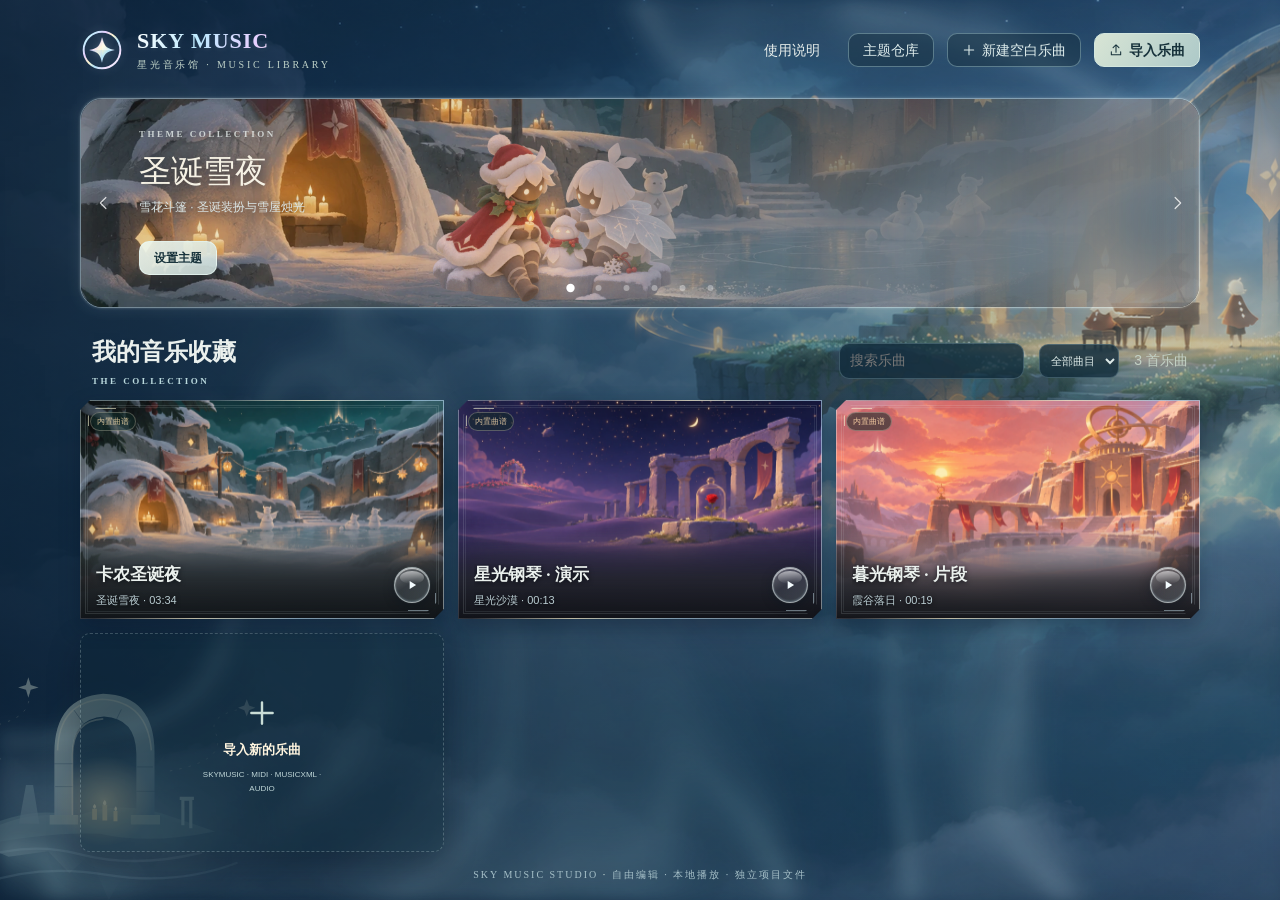
==== commit 956fed32: "Polish cyclic tone picker, vector controls and editor save dialog" ====
--- a/studio/app/index.html
+++ b/studio/app/index.html
@@ -67,7 +67,7 @@
 <dialog id="metadataDialog" class="work-dialog"><div class="dialog-head"><h2>歌曲信息</h2><button class="icon-btn" data-close="metadataDialog">×</button></div><div class="fields-grid"><label>乐曲标题<input id="metaTitle" maxlength="100"></label><label>英文副标题<input id="metaSubtitle" maxlength="120"></label><label class="full">描述<textarea id="metaDescription" rows="3" maxlength="600"></textarea></label></div><div class="dialog-footer"><button class="btn-primary edit-only" id="saveMetadata">保存歌曲信息</button></div></dialog>
 <dialog id="renameDialog" class="work-dialog"><div class="dialog-head"><h2>重命名曲目</h2><button class="icon-btn" data-close="renameDialog">×</button></div><div class="fields-grid single-field"><label>新名称<input id="renameInput" maxlength="120" autocomplete="off"></label></div><div class="dialog-footer"><button class="btn-quiet" data-close="renameDialog">取消</button><button class="btn-primary" id="renameConfirm">确认重命名</button></div></dialog>
 <dialog id="deleteDialog" class="work-dialog"><div class="dialog-head"><h2>删除乐曲</h2><button class="icon-btn" data-close="deleteDialog">×</button></div><p class="dialog-sub" id="deleteWarning">确认移除这首歌曲？</p><div class="dialog-footer"><button class="btn-quiet" data-close="deleteDialog">取消</button><button class="btn-danger" id="deleteConfirm">删除曲目</button></div></dialog>
-<dialog id="saveChoiceDialog" class="work-dialog" aria-labelledby="saveChoiceTitle"><div class="dialog-head"><h2 id="saveChoiceTitle">结束谱面编辑</h2></div><p class="dialog-sub">请选择保存到当前曲谱、另存为独立曲谱，或不保存本次修改。</p><div class="save-options"><button class="btn-outline" id="saveDirect">保存</button><button class="btn-primary" id="saveAsNew">另存为</button><button class="btn-quiet" id="discardChanges">不保存</button></div></dialog>
+<dialog id="saveChoiceDialog" class="work-dialog" aria-labelledby="saveChoiceTitle"><div class="dialog-head"><h2 id="saveChoiceTitle">结束谱面编辑</h2></div><p class="dialog-sub">请选择保存到当前曲谱、另存为独立曲谱，或不保存本次修改。</p><div class="save-options"><button class="btn-outline" id="saveDirect">保存</button><button class="btn-outline" id="discardChanges">不保存</button><button class="btn-primary" id="saveAsNew">另存为</button></div></dialog>
 <dialog id="sceneDialog" class="work-dialog scene-dialog"><div class="dialog-head"><h2>场景设计中心</h2><button class="icon-btn" data-close="sceneDialog">×</button></div><p class="dialog-sub">布局与音乐数据保持不变。场景配置会自动写入当前歌曲的 .skymusic 文件。</p>
 <div class="theme-choices" id="themeChoices"></div>
 <div class="fields-grid"><label>主题名称<input id="themeName" maxlength="60"></label><label>主光颜色<input id="themeAccent" type="color" value="#e8c88a"></label><label>背景色<input id="themeBackground" type="color" value="#182947"></label><label>背景飘雪数量<input id="themeSnow" type="range" min="0" max="100" value="30"></label><label>边缘光晕<input id="themeGlow" type="range" min="0" max="100" value="58"></label><label>人物动作<select id="themeMotion"><option value="ambient">随声音缓慢律动</option><option value="off">关闭动作</option></select></label></div>
--- a/studio/app/player-styles.css
+++ b/studio/app/player-styles.css
@@ -948,7 +948,7 @@
 /* Fixed horizontal capsules: identical geometry for all fifteen reference positions. */
 .player-view #beatGrid{--beat-dot-width:8px;--beat-dot-height:4px;--beat-dot-gap:2px}
 .player-view #beatGrid .mini-keys{grid-template-columns:repeat(5,var(--beat-dot-width));grid-template-rows:repeat(3,var(--beat-dot-height));gap:var(--beat-dot-gap);justify-content:center;align-content:center}
-.player-view #beatGrid .mini-dot{width:var(--beat-dot-width);height:var(--beat-dot-height);min-height:0;border-radius:999px;box-sizing:border-box;align-self:center;justify-self:center}
+.player-view #beatGrid .mini-dot{width:var(--beat-dot-width);height:var(--beat-dot-height);min-height:0;border-radius:999px;box-sizing:border-box;align-self:center;justify-self:center;transform:none}
 @media(max-width:1249px){.player-view #beatGrid{--beat-dot-width:6px;--beat-dot-height:3px}}
 @media(max-width:600px){.player-view #beatGrid{--beat-dot-width:4px;--beat-dot-height:2px;--beat-dot-gap:1px}}
 .player-view .header-actions{height:34px;align-items:center}
@@ -959,7 +959,7 @@
 .player-view .value-picker{height:44px}
 .player-view .value-picker-track{top:4px}
 .player-view .value-picker-track b{height:34px}
-.player-view .instrument-picker{width:clamp(112px,11vw,160px);min-width:112px}
+.player-view .instrument-picker{width:84px;min-width:0}
 .player-view .instrument-picker .value-picker-track b{width:calc(100% - 4px);font-weight:500;white-space:nowrap;overflow:hidden;text-overflow:ellipsis;padding:0 7px}
 .player-view .speed-control .instrument-toggle{justify-content:space-between;gap:6px}
 .player-view .speed-control .instrument-toggle>span:last-child{display:grid;place-items:center;flex:0 0 14px;width:14px;height:14px;line-height:1}
@@ -977,3 +977,9 @@
 .song-card-actions button{display:grid;place-items:center;padding:0}
 
 #stageStatus{display:inline-flex;align-items:center;gap:4px}
+
+/* Circular tone strip and unclipped theme panel surfaces in the editor. */
+.circular-choice .value-picker-track{height:36px}
+.circular-choice .value-picker-track>span{position:absolute;top:0;left:0;right:0}
+.roll-pane .pane-actions>label{display:inline-flex;align-items:center;gap:6px}
+.score-console .console-score>div>.pane{box-shadow:none}
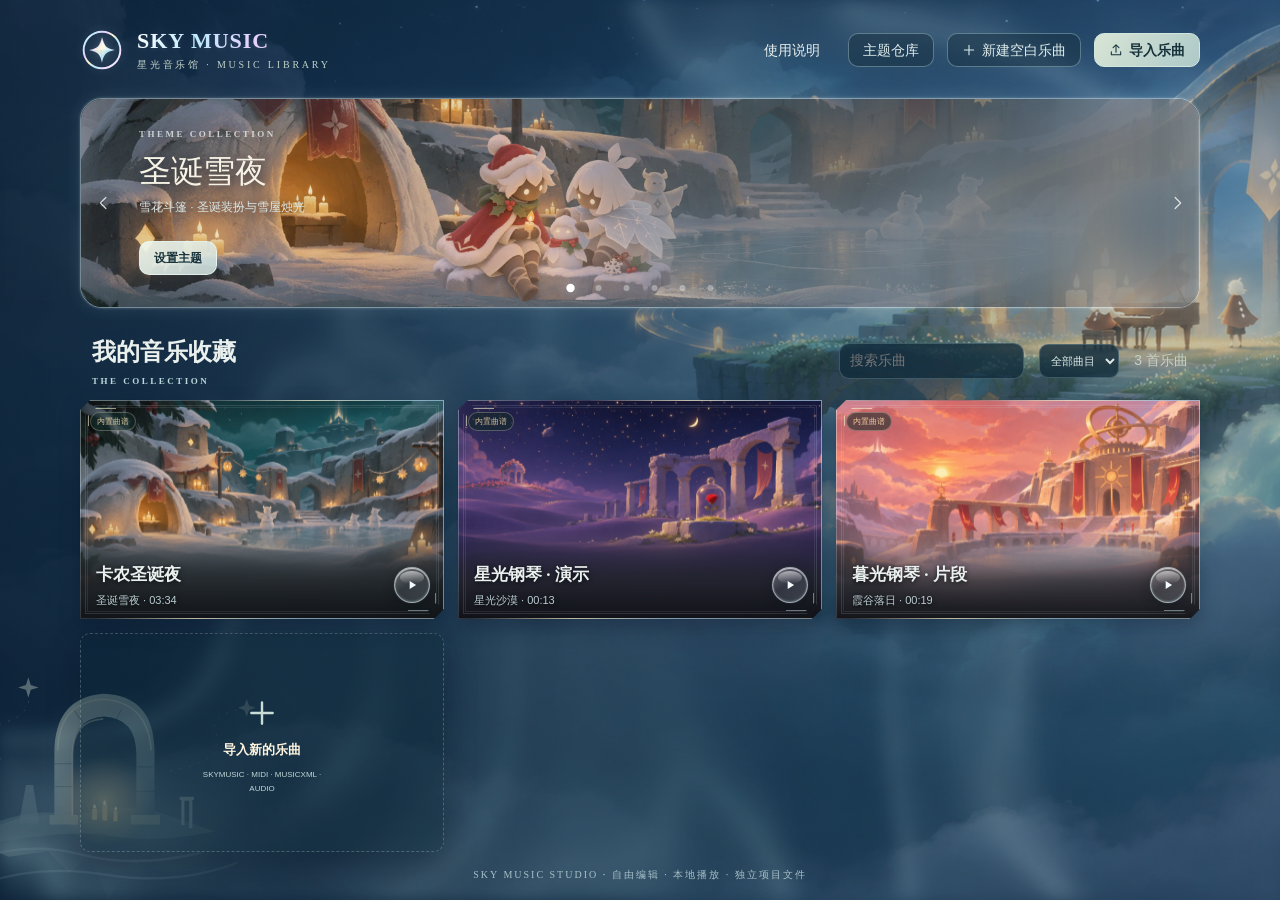
==== commit d01dcb41: "Limit notifications to meaningful state changes and refresh help styling" ====
--- a/studio/app/index.html
+++ b/studio/app/index.html
@@ -78,8 +78,8 @@
 <div class="video-preview"><video id="videoSource" controls preload="metadata" playsinline></video><canvas id="videoOverlay" aria-label="拖动选择顶部4×8乐谱区域"></canvas></div>
 <div class="fields-grid"><label>开始 (秒)<input id="videoStart" type="number" min="0" step="0.01" value="0"></label><label>结束 (秒)<input id="videoEnd" type="number" min="0" step="0.01" value="10"></label><label>基础格间隔 (ms)<input id="videoBeat" type="number" min="50" max="3000" step="0.01" value="166.67"></label><label>亮点检测阈值<input id="videoThreshold" type="range" min="70" max="245" value="175"></label></div>
 <div class="video-quick-actions"><button id="videoChooseFile" class="btn-quiet">选择本地视频文件</button><button id="videoJumpToStart" class="btn-quiet">预览起始画面</button><button id="videoSelectArea" class="btn-outline">框选谱面区域</button></div><div class="video-scanner-info"><span id="videoRoi">尚未选择谱面区域</span><span id="videoProgress">等待开始</span></div><div class="dialog-footer"><button class="btn-quiet" id="videoResetRoi">重选区域</button><button class="btn-quiet" id="videoCancelScan">停止扫描</button><button class="btn-primary" id="videoScanBtn">识别所选片段</button></div></dialog>
-<dialog id="homeThemeDialog" class="work-dialog home-theme-dialog" aria-labelledby="homeThemeDialogTitle"><div class="dialog-head"><div><span class="eyebrow">THEME ATELIER</span><h2 id="homeThemeDialogTitle">主题预览与设置</h2></div><button class="icon-btn" data-close="homeThemeDialog" aria-label="关闭主题预览">×</button></div><div class="home-theme-workspace"><section id="homeThemeSample" class="home-theme-sample" aria-label="主题外观预览"><div class="theme-sample-scene"><img id="homeThemeSampleImage" alt=""><img id="homeThemeSampleCompanion" class="theme-sample-companion" alt="" aria-hidden="true"><img id="homeThemeSampleCharm" class="theme-sample-charm" alt="" aria-hidden="true"><span id="homeThemeSampleName"></span><i class="theme-sample-orbit" aria-hidden="true"></i></div><div id="homeThemeSampleRoll" class="theme-sample-roll" aria-label="卷帘配色预览"></div><div id="homeThemeSampleKeys" class="theme-sample-keys" aria-label="琴键配色预览"></div></section><div class="home-theme-settings"><label>主题名称<input id="homePreviewName" maxlength="60"></label><label>高亮色<input id="homePreviewAccent" type="color"></label><label>背景色<input id="homePreviewBackground" type="color"></label><label>辉光强度 <output id="homePreviewGlowValue"></output><input id="homePreviewGlow" type="range" min="0" max="100"></label><label>动态效果<select id="homePreviewMotion"><option value="ambient">开启</option><option value="off">关闭</option></select></label><p>预览中的修改可导出为新主题，录入平台后供歌曲调用。</p></div></div><div class="dialog-footer"><button id="homePreviewReset" class="btn-quiet">恢复预设</button><button id="homePreviewExport" class="btn-primary">导出 .skytheme</button></div></dialog>
-<dialog id="helpDialog"><form method="dialog"><h2>关于 Sky Music Studio</h2><p>从音乐库选择歌曲，进入与第七版同一结构的 15 键播放器。点击逐拍谱可选中音符，再点击左下角琴键增删。</p><p>支持导入 <strong>.skymusic、.skytheme、JSON、CSV、MIDI、MusicXML</strong>；MP3/WAV 提供<strong>实验性单旋律分析</strong>，复杂和弦可能错误。导出 .skymusic 可保存校对结果及场景配置。</p><p>视频点阵谱识别已提供实验性校准界面，但不保证任意视频成功。自动输出的琴键事件需要逐格核对。</p><p>音色包含经典钢琴、FluidR3 GM 离线采样和可选在线采样。FluidR3 GM：Frank Wen；MP3 渲染：Benjamin Gleitzman，<a href="https://creativecommons.org/licenses/by/3.0/us/" target="_blank" rel="noopener">CC BY 3.0 US</a>；<a href="https://github.com/gleitz/midi-js-soundfonts" target="_blank" rel="noopener">采样来源</a>。Yamaha C5：Alexander Holm，CC BY 3.0。</p><p>光遇原调采用普通钢琴 C4–C6 基准；场景音乐和所选乐谱可能改变实际调性，季节本身不对应固定大调。缓存不等于备份，请及时导出文件。</p><button class="btn-primary" value="close">我知道了</button></form></dialog>
+<dialog id="homeThemeDialog" class="work-dialog platform-dialog home-theme-dialog" aria-labelledby="homeThemeDialogTitle"><div class="dialog-head"><div><span class="eyebrow">THEME ATELIER</span><h2 id="homeThemeDialogTitle">主题预览与设置</h2></div><button class="icon-btn" data-close="homeThemeDialog" aria-label="关闭主题预览">×</button></div><div class="home-theme-workspace"><section id="homeThemeSample" class="home-theme-sample" aria-label="主题外观预览"><div class="theme-sample-scene"><img id="homeThemeSampleImage" alt=""><img id="homeThemeSampleCompanion" class="theme-sample-companion" alt="" aria-hidden="true"><img id="homeThemeSampleCharm" class="theme-sample-charm" alt="" aria-hidden="true"><span id="homeThemeSampleName"></span><i class="theme-sample-orbit" aria-hidden="true"></i></div><div id="homeThemeSampleRoll" class="theme-sample-roll" aria-label="卷帘配色预览"></div><div id="homeThemeSampleKeys" class="theme-sample-keys" aria-label="琴键配色预览"></div></section><div class="home-theme-settings"><label>主题名称<input id="homePreviewName" maxlength="60"></label><label>高亮色<input id="homePreviewAccent" type="color"></label><label>背景色<input id="homePreviewBackground" type="color"></label><label>辉光强度 <output id="homePreviewGlowValue"></output><input id="homePreviewGlow" type="range" min="0" max="100"></label><label>动态效果<select id="homePreviewMotion"><option value="ambient">开启</option><option value="off">关闭</option></select></label><p>预览中的修改可导出为新主题，录入平台后供歌曲调用。</p></div></div><div class="dialog-footer"><button id="homePreviewReset" class="btn-quiet">恢复预设</button><button id="homePreviewExport" class="btn-primary">导出 .skytheme</button></div></dialog>
+<dialog id="helpDialog" class="work-dialog platform-dialog help-dialog" aria-labelledby="helpTitle"><form method="dialog"><div class="dialog-head"><h2 id="helpTitle">关于 Sky Music Studio</h2></div><p>从首页选择歌曲试听。单曲页默认只读；点击“曲谱编辑”打开独立控制台，可录制、精细修改或从数字谱生成音符。结束编辑时选择保存、不保存或另存为。</p><p>支持导入 <strong>.skymusic、.skytrack、.skytheme、JSON、CSV、MIDI、MusicXML</strong>；MP3/WAV 提供<strong>实验性单旋律分析</strong>，复杂和弦可能错误。导出 .skymusic 可保存校对结果及场景配置。</p><p>视频点阵谱识别已提供实验性校准界面，但不保证任意视频成功。自动输出的琴键事件需要逐格核对。</p><p>音色包含经典钢琴、FluidR3 GM 离线采样和可选在线采样。FluidR3 GM：Frank Wen；MP3 渲染：Benjamin Gleitzman，<a href="https://creativecommons.org/licenses/by/3.0/us/" target="_blank" rel="noopener">CC BY 3.0 US</a>；<a href="https://github.com/gleitz/midi-js-soundfonts" target="_blank" rel="noopener">采样来源</a>。Yamaha C5：Alexander Holm，CC BY 3.0。</p><p>光遇原调采用普通钢琴 C4–C6 基准；场景音乐和所选乐谱可能改变实际调性，季节本身不对应固定大调。缓存不等于备份，请及时导出文件。</p><div class="dialog-footer"><button class="btn-primary" value="close">我知道了</button></div></form></dialog>
 <script src="js/studio-config.js"></script><script src="js/builtins.js"></script><script src="js/piano-samples.js"></script><script src="js/instrument-samples.js"></script><script src="js/scene-embedded.js"></script><script src="js/studio.js"></script>
 </body>
 </html>
--- a/studio/app/player-styles.css
+++ b/studio/app/player-styles.css
@@ -815,7 +815,8 @@
 .home-view .home-art{animation:none;transform:scale(1.035);will-change:auto}
 .home-flow-canvas{position:absolute;inset:0;width:100%;height:100%;mix-blend-mode:screen;filter:blur(13px);pointer-events:none;opacity:.9}
 
-.home-theme-dialog{width:min(860px,calc(100vw - 36px));padding:24px;background:linear-gradient(135deg,#132a3b,#0d1c2c);border:1px solid #d7f2fa55;color:#e4efee;border-radius:16px;box-shadow:0 0 40px #d0e9ff0d,0 30px 100px #020815aa}
+.platform-dialog{background:linear-gradient(135deg,#132a3b,#0d1c2c);border:1px solid #d7f2fa55;color:#e4efee;border-radius:16px;box-shadow:0 0 40px #d0e9ff0d,0 30px 100px #020815aa}
+.home-theme-dialog{width:min(860px,calc(100vw - 36px));padding:24px}
 .home-theme-dialog .dialog-head{margin-bottom:20px}.home-theme-dialog .dialog-head h2{margin:6px 0 0;font-size:21px}.home-theme-dialog .eyebrow{font-size:8px;color:#b4ced7}
 .home-theme-workspace{display:grid;grid-template-columns:minmax(0,1.5fr) minmax(180px,1fr);gap:24px}
 .home-theme-sample{min-width:0;border-radius:10px;overflow:hidden;border:1px solid #d8edf338;background:var(--sample-stage-end);color:var(--sample-text)}
@@ -834,7 +835,7 @@
 .home-theme-settings input:not([type=color]),.home-theme-settings select{width:100%}.home-theme-settings input[type=color]{width:56px;height:30px;padding:3px;cursor:pointer}.home-theme-settings output{margin-left:auto;font-size:11px;color:#afcbd2}.home-theme-settings p{font-size:11px;line-height:1.8;color:#92aebc}
 .home-theme-dialog .dialog-footer{margin-top:22px}
 .home-theme-settings input:not([type=range]),.home-theme-settings select{border:1px solid #b9d8e23d;border-radius:6px;padding:7px 9px;background:#0c2132;color:#dfefec;min-height:32px}.home-theme-settings input[type=color]{padding:3px}
-.home-theme-dialog .btn-primary{background:linear-gradient(135deg,#dbece6,#aecdd1);border-color:#d9ede8;color:#15313e}
+.platform-dialog .btn-primary{background:linear-gradient(135deg,#dbece6,#aecdd1);border-color:#d9ede8;color:#15313e}
 .home-theme-settings input[type=range]{accent-color:#c0dadb}
 @media(max-width:600px){.home-theme-dialog{padding:18px}.home-theme-workspace{grid-template-columns:1fr;gap:18px}.theme-sample-scene{height:135px}.theme-sample-roll{height:75px}.home-theme-settings{display:grid;grid-template-columns:1fr 1fr;gap:12px}.home-theme-settings label:first-child,.home-theme-settings p{grid-column:1/-1}}
 @media(prefers-reduced-motion:reduce){.home-view .cone-tilt,.home-view .light-cone .song-cover img{transform:none;will-change:auto}.home-flow-canvas{display:none}.theme-sample-orbit{animation:none!important}}
@@ -983,3 +984,8 @@
 .circular-choice .value-picker-track>span{position:absolute;top:0;left:0;right:0}
 .roll-pane .pane-actions>label{display:inline-flex;align-items:center;gap:6px}
 .score-console .console-score>div>.pane{box-shadow:none}
+
+.platform-dialog .dialog-head h2{color:#edf6ff}
+.help-dialog p{color:#c6d8e7;line-height:1.8;margin:16px 0}
+.help-dialog a{color:#bddff5}
+.help-dialog .dialog-footer{margin-top:20px}
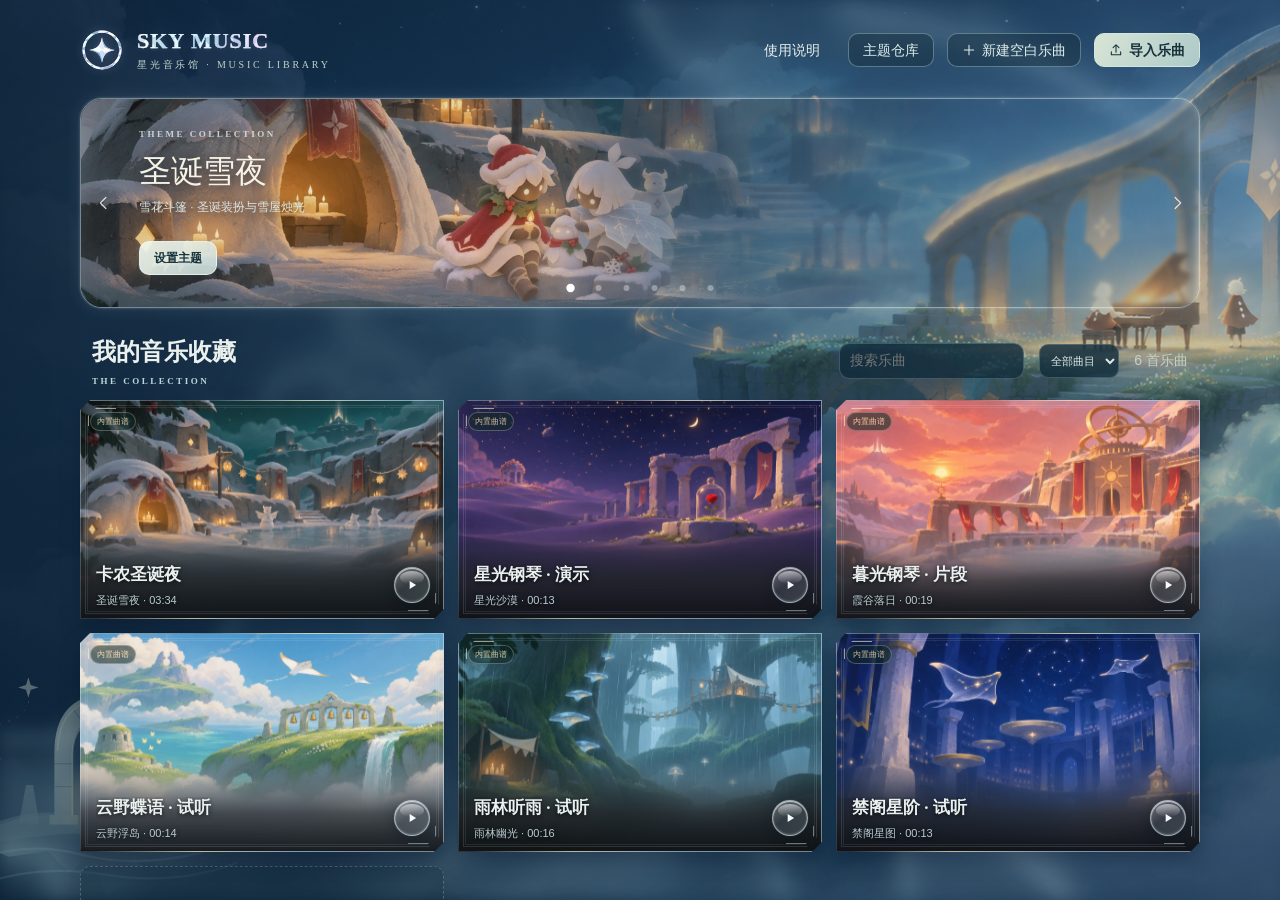
==== commit 294b5369: "Add theme library manager and themed song creation with six preset scores" ====
--- a/studio/app/index.html
+++ b/studio/app/index.html
@@ -10,7 +10,7 @@
 <input id="fileInput" type="file" multiple accept=".skytrack,.skymusic,.skytheme,.json,.csv,.mid,.midi,.musicxml,.xml,.mp3,.wav,.ogg,.webm,.mp4,.mov" hidden><input id="themeLibraryInput" type="file" accept=".skytheme" hidden><input id="stageImageInput" type="file" accept="image/png,image/webp,image/jpeg" hidden>
 <main class="site-wrap">
 <section id="homeView" class="home-view" aria-label="音乐库"><div class="home-atmosphere" aria-hidden="true"><img class="home-art" src="assets/platform/music-islands-v1.png" alt=""><div class="home-shade"></div><img class="home-islet" src="assets/platform/home-islet.svg" alt=""><canvas id="homeFlowCanvas" class="home-flow-canvas"></canvas></div>
- <header class="home-top"><div class="wordmark"><span class="mark" aria-hidden="true"><svg class="brand-emblem" viewBox="0 0 48 48" fill="none"><defs><linearGradient id="brandDiamond" x1="2" y1="4" x2="45" y2="43" gradientUnits="userSpaceOnUse"><stop stop-color="#fcffff"/><stop offset=".18" stop-color="#c4edff"/><stop offset=".34" stop-color="#e6ceff"/><stop offset=".48" stop-color="#fff6cf"/><stop offset=".62" stop-color="#b3e3f8"/><stop offset=".79" stop-color="#f4e0ff"/><stop offset="1" stop-color="#efffff"/></linearGradient></defs><circle cx="24" cy="24" r="20" stroke="url(#brandDiamond)" stroke-width="2.1"/><path d="M24 10C25.8 19.3 28.7 22.2 38 24C28.7 25.8 25.8 28.7 24 38C22.2 28.7 19.3 25.8 10 24C19.3 22.2 22.2 19.3 24 10Z" fill="url(#brandDiamond)"/><path d="M24 10L24 24L38 24L28.7 22.2Z" fill="#ffffff" opacity=".48"/><path d="M10 24L24 24L24 38L22.2 28.7Z" fill="#b3d5ff" opacity=".32"/><path d="M24 10L24 24L10 24L19.3 22.2Z" fill="#ffffff" opacity=".25"/></svg></span><span><span class="brand-title">SKY <strong>MUSIC</strong></span><small>星光音乐馆 · MUSIC LIBRARY</small></span></div>
+ <header class="home-top"><div class="wordmark"><span class="mark" aria-hidden="true"><svg class="brand-emblem" viewBox="0 0 48 48" fill="none"><defs><linearGradient id="brandDiamond" x1="2" y1="4" x2="45" y2="43" gradientUnits="userSpaceOnUse"><stop stop-color="#fcffff"/><stop offset=".18" stop-color="#c4edff"/><stop offset=".34" stop-color="#e6ceff"/><stop offset=".48" stop-color="#fff6cf"/><stop offset=".62" stop-color="#b3e3f8"/><stop offset=".79" stop-color="#f4e0ff"/><stop offset="1" stop-color="#efffff"/></linearGradient><clipPath id="brandStarClip"><path d="M24 10C25.8 19.3 28.7 22.2 38 24C28.7 25.8 25.8 28.7 24 38C22.2 28.7 19.3 25.8 10 24C19.3 22.2 22.2 19.3 24 10Z"/></clipPath><mask id="brandRingMask"><path d="M24 4a20 20 0 1 1 0 40a20 20 0 1 1 0-40" stroke="white" stroke-width="2.6"/></mask><pattern id="brandRingFacets" width="10" height="10" patternUnits="userSpaceOnUse" patternTransform="rotate(25)"><path d="M0 0h10L0 10Z" fill="#ffffff" opacity=".75"/><path d="M10 0v10H0Z" fill="#7895bc" opacity=".65"/></pattern></defs><circle cx="24" cy="24" r="20" stroke="url(#brandDiamond)" stroke-width="2.6"/><rect x="1" y="1" width="46" height="46" fill="url(#brandRingFacets)" mask="url(#brandRingMask)"/><path d="M24 10C25.8 19.3 28.7 22.2 38 24C28.7 25.8 25.8 28.7 24 38C22.2 28.7 19.3 25.8 10 24C19.3 22.2 22.2 19.3 24 10Z" fill="url(#brandDiamond)"/><g clip-path="url(#brandStarClip)"><path d="M24 10 24 24 10 24Z" fill="#fcffff"/><path d="M24 10 38 24 24 24Z" fill="#9baecc"/><path d="M24 24 38 24 24 38Z" fill="#e8d3ff"/><path d="M10 24 24 24 24 38Z" fill="#7daac8"/><path d="M24 14 27 21 24 24 21 21Z" fill="#dcecff"/><path d="M24 24 27 21 34 24 27 27Z" fill="#fffdf0"/><path d="M24 24 27 27 24 34 21 27Z" fill="#bedbfa"/><path d="M14 24 21 21 24 24 21 27Z" fill="#f5ffff"/><path d="M24 10V38M10 24H38M21 21l6 6M27 21l-6 6" stroke="#ffffff" stroke-width=".45" opacity=".7"/></g></svg></span><span><span class="brand-title">SKY <strong>MUSIC</strong></span><small>星光音乐馆 · MUSIC LIBRARY</small></span></div>
   <div class="home-top-actions"><button class="btn-quiet" id="showGuide">使用说明</button><button class="btn-outline" id="importThemeLibrary">主题仓库</button><button class="btn-outline" id="newSongBtn">＋ 新建空白乐曲</button><button class="btn-primary" data-import>↥ 导入乐曲</button></div></header>
  <div class="home-body">
   <section class="home-hero theme-carousel" aria-label="预设主题展示" aria-roledescription="轮播"><div class="home-theme-art-viewport" aria-hidden="true"><div id="homeThemeArtTrack" class="home-theme-art-track"></div></div><div id="homeThemeViewport" class="home-theme-viewport"><div id="homeThemeTrack" class="home-theme-track"></div></div><button id="homeThemePrev" class="home-theme-arrow theme-prev" aria-label="上一个主题"><svg viewBox="0 0 24 24" aria-hidden="true"><path d="m15 5-7 7 7 7"/></svg></button><button id="homeThemeNext" class="home-theme-arrow theme-next" aria-label="下一个主题"><svg viewBox="0 0 24 24" aria-hidden="true"><path d="m9 5 7 7-7 7"/></svg></button><nav id="homeThemeDots" class="home-theme-dots" aria-label="选择预设主题"></nav></section>
@@ -29,7 +29,7 @@
  <div class="play-controls"><div class="player-control-row"><div class="play-main"><button class="play-btn" id="playBtn">▶ 播放</button><button id="restartBtn" class="icon-btn" title="从头播放">↶</button><button id="loopOneBtn" class="icon-btn loop-control" type="button" data-icon="repeat-one" aria-label="单曲循环" aria-pressed="false" title="开启单曲循环"></button><time id="timeClock">00:00.000</time></div>
   <div class="control-inline key-control"><span>音域</span><select id="keySelect" aria-label="选择音域" hidden><option value="sky-original">光遇原调</option><option value="C">C 大调</option><option value="Db">D♭ 大调</option><option value="D">D 大调</option><option value="Eb">E♭ 大调</option><option value="E">E 大调</option><option value="F">F 大调</option><option value="Fs">F♯ 大调</option><option value="G">G 大调</option><option value="Ab">A♭ 大调</option><option value="A">A 大调</option><option value="Bb">B♭ 大调</option><option value="B">B 大调</option></select><button type="button" id="keyRangeToggle" class="key-range-toggle" aria-label="选择音域" aria-haspopup="listbox" aria-expanded="false" aria-controls="keyRangeMenu"><svg class="nav-chevron range-chevron" viewBox="0 0 24 24" aria-hidden="true" focusable="false"><polyline points="15 6 9 12 15 18" fill="none" stroke="currentColor" stroke-width="1.8" stroke-linecap="round" stroke-linejoin="round"/></svg><span id="keyRangeValue">C 大调</span></button><div id="keyRangeMenu" class="key-range-menu" role="listbox" aria-label="音域选项" aria-orientation="horizontal" hidden><div id="keyRangeTrack" class="key-range-track"><button type="button" role="option" data-key="sky-original" aria-selected="false" tabindex="-1" title="普通光遇钢琴基准 C4–C6；实际调性由背景音乐或乐谱决定">光遇</button><button type="button" role="option" data-key="C" aria-selected="false" tabindex="-1">C</button><button type="button" role="option" data-key="Db" aria-selected="false" tabindex="-1">D♭</button><button type="button" role="option" data-key="D" aria-selected="false" tabindex="-1">D</button><button type="button" role="option" data-key="Eb" aria-selected="false" tabindex="-1">E♭</button><button type="button" role="option" data-key="E" aria-selected="false" tabindex="-1">E</button><button type="button" role="option" data-key="F" aria-selected="false" tabindex="-1">F</button><button type="button" role="option" data-key="Fs" aria-selected="false" tabindex="-1">F♯</button><button type="button" role="option" data-key="G" aria-selected="false" tabindex="-1">G</button><button type="button" role="option" data-key="Ab" aria-selected="false" tabindex="-1">A♭</button><button type="button" role="option" data-key="A" aria-selected="false" tabindex="-1">A</button><button type="button" role="option" data-key="Bb" aria-selected="false" tabindex="-1">B♭</button><button type="button" role="option" data-key="B" aria-selected="false" tabindex="-1">B</button></div></div></div>
   <div class="control-inline instrument-control"><span>音色</span><select id="instrumentSelect" aria-label="选择音色" hidden><option value="offline">经典钢琴 · 离线</option><option value="offline-harp">竖琴 · 离线</option><option value="offline-music-box">八音盒 · 离线</option><option value="offline-flute">长笛 · 离线</option><option value="offline-nylon-guitar">尼龙吉他 · 离线</option><option value="salamander">Yamaha C5 · 在线</option><option value="online-electric-piano">电钢琴 · 在线</option><option value="online-violin">小提琴 · 在线</option><option value="online-cello">大提琴 · 在线</option><option value="online-strings">弦乐合奏 · 在线</option><option value="online-choir">合唱 · 在线</option></select><div id="instrumentPicker" class="value-picker instrument-picker" role="spinbutton" tabindex="0" aria-label="选择音色" aria-valuemin="1" aria-valuemax="11" aria-valuenow="1" aria-valuetext="经典钢琴 · 离线" data-control="instrument"><div class="value-picker-track" aria-hidden="true"></div></div></div>
-  <div class="control-inline sustain-control"><span>延音</span><div id="sustainPicker" class="value-picker" role="spinbutton" tabindex="0" aria-label="延音" aria-valuemin="0" aria-valuemax="100" aria-valuenow="45" aria-valuetext="45%" data-control="sustain"><div class="value-picker-track" aria-hidden="true"></div></div></div>
+  <div class="control-inline sustain-control"><span>延音</span><div id="sustainPicker" class="value-picker" role="spinbutton" tabindex="0" aria-label="延音" aria-valuemin="0" aria-valuemax="100" aria-valuenow="0" aria-valuetext="0%" data-control="sustain"><div class="value-picker-track" aria-hidden="true"></div></div></div>
   <div class="control-inline volume-control"><span>音量</span><div id="volumePicker" class="value-picker" role="spinbutton" tabindex="0" aria-label="音量" aria-valuemin="0" aria-valuemax="100" aria-valuenow="25" aria-valuetext="25%" data-control="volume"><div class="value-picker-track" aria-hidden="true"></div></div></div>
   <div class="control-inline instrument-control speed-control"><span>倍速</span><select id="speedSelect" aria-label="选择倍速" hidden><option value="0.25">0.25×</option><option value="0.5">0.50×</option><option value="0.75">0.75×</option><option value="1" selected>1.00×</option><option value="1.25">1.25×</option><option value="1.5">1.50×</option><option value="1.75">1.75×</option><option value="2">2.00×</option></select><button id="speedToggle" class="instrument-toggle" type="button" aria-label="选择倍速" aria-haspopup="listbox" aria-expanded="false" aria-controls="speedMenu"><span id="speedValue">1.00×</span><span aria-hidden="true">⌄</span></button><div id="speedMenu" class="instrument-menu" role="listbox" aria-label="倍速选项" hidden><div id="speedCurrent" class="instrument-focus" aria-hidden="true"></div><div id="speedOptions" class="instrument-options"></div></div></div>
   </div><label class="seek-line"><input type="range" id="seekSlider" min="0" max="216000" step="1" value="0"><span id="seekMax">03:36</span></label>
@@ -60,9 +60,11 @@
 </main>
 <div id="songEntryTransition" class="song-entry-transition" role="status" aria-live="polite" aria-label="正在打开单曲" hidden><img id="songEntryArt" alt="" aria-hidden="true"><div class="song-entry-content"><span class="entry-orbit" aria-hidden="true">✧</span><span class="eyebrow">SKY MUSIC</span><strong id="songEntryTitle"></strong><span id="songEntryMessage">正在展开谱面</span></div></div>
 <div id="keyFeedbackLayer" class="key-feedback-layer" aria-hidden="true"></div><div id="toast" popover="manual" role="status" aria-live="polite" aria-atomic="true" data-control="notification" class="toast" hidden></div><div id="globalDropHint" class="global-drop-hint" hidden>释放文件以导入音乐项目</div>
-<dialog id="createDialog" class="work-dialog"><div class="dialog-head"><h2>新建音乐项目</h2><button class="icon-btn" data-close="createDialog">×</button></div><p class="dialog-sub">从一个干净的15键时间轴开始，主题与谱面可以稍后修改。</p>
-<div class="fields-grid"><label>乐曲名称<input id="createTitle" value="我的第一首曲子" maxlength="100"></label><label>默认主题<select id="createTheme"><option value="christmas">圣诞雪夜</option><option value="starlight">星空钢琴</option><option value="citylights">城市暮光</option></select></label><label>初始时长 (秒)<input type="number" id="createDuration" min="5" max="3600" value="60"></label><label>基础间隔 (ms)<input type="number" id="createInterval" min="40" max="5000" step="1" value="250"></label></div>
+<dialog id="createDialog" class="work-dialog platform-dialog"><div class="dialog-head"><h2>新建音乐项目</h2><button class="icon-btn" data-close="createDialog" aria-label="关闭新建窗口">×</button></div><p class="dialog-sub">从一个干净的15键时间轴开始，主题与谱面可以稍后修改。</p>
+<div class="fields-grid"><label>乐曲名称<input id="createTitle" placeholder="请输入乐曲名称" required maxlength="100" autocomplete="off"></label><div class="create-theme-field"><span id="createThemeLabel">默认主题</span><select id="createTheme" hidden aria-hidden="true" tabindex="-1"></select><button type="button" id="createThemeToggle" class="create-theme-toggle" aria-haspopup="listbox" aria-expanded="false" aria-controls="createThemeMenu" aria-labelledby="createThemeLabel createThemeValue"><span id="createThemeValue"></span><svg viewBox="0 0 24 24" aria-hidden="true"><path d="m6 9 6 6 6-6"/></svg></button><div id="createThemeMenu" class="create-theme-menu" role="listbox" aria-labelledby="createThemeLabel" popover="manual"></div></div><label>初始时长 (秒)<input type="number" id="createDuration" min="5" max="3600" value="60"></label><label>基础间隔 (ms)<input type="number" id="createInterval" min="40" max="5000" step="1" value="250"></label></div>
 <div class="dialog-footer"><button class="btn-quiet" data-close="createDialog">取消</button><button class="btn-primary" id="createConfirm">创建并编辑</button></div></dialog>
+<dialog id="themeRepositoryDialog" class="work-dialog platform-dialog theme-repository-dialog" aria-labelledby="themeRepositoryTitle"><div class="dialog-head"><div><span class="eyebrow">THEME LIBRARY</span><h2 id="themeRepositoryTitle">主题仓库</h2></div><button class="icon-btn" data-close="themeRepositoryDialog" aria-label="关闭主题仓库">×</button></div><div class="theme-repository-toolbar"><p id="themeRepositoryCount"></p><button class="btn-outline" id="themeRepositoryAdd">添加主题</button></div><div id="themeRepositoryGrid" class="theme-repository-grid"></div><p class="dialog-sub">内置主题随平台保留；添加的主题可在没有乐曲引用时移除。主题只控制外观，不改变谱面与演奏方式。</p></dialog>
+<dialog id="themeRemoveDialog" class="work-dialog platform-dialog" aria-labelledby="themeRemoveTitle"><h2 id="themeRemoveTitle">移除主题</h2><p id="themeRemoveMessage"></p><div class="dialog-footer"><button class="btn-outline" data-close="themeRemoveDialog">取消</button><button class="btn-primary" id="confirmThemeRemoval">移除</button></div></dialog>
 
 <dialog id="metadataDialog" class="work-dialog"><div class="dialog-head"><h2>歌曲信息</h2><button class="icon-btn" data-close="metadataDialog">×</button></div><div class="fields-grid"><label>乐曲标题<input id="metaTitle" maxlength="100"></label><label>英文副标题<input id="metaSubtitle" maxlength="120"></label><label class="full">描述<textarea id="metaDescription" rows="3" maxlength="600"></textarea></label></div><div class="dialog-footer"><button class="btn-primary edit-only" id="saveMetadata">保存歌曲信息</button></div></dialog>
 <dialog id="renameDialog" class="work-dialog"><div class="dialog-head"><h2>重命名曲目</h2><button class="icon-btn" data-close="renameDialog">×</button></div><div class="fields-grid single-field"><label>新名称<input id="renameInput" maxlength="120" autocomplete="off"></label></div><div class="dialog-footer"><button class="btn-quiet" data-close="renameDialog">取消</button><button class="btn-primary" id="renameConfirm">确认重命名</button></div></dialog>
--- a/studio/app/player-styles.css
+++ b/studio/app/player-styles.css
@@ -1,6 +1,6 @@
 /* Generated from app/styles.css and config/themes/style-rules.json. */
 :root{color-scheme:dark;--background:#081c1a;--panel:#15382e;--panel-soft:#173b31;--gold:#e8c88a;--text:#fff7e7;--sub:#b9cbbf;--border:rgba(234,205,148,.27);--note:#a9d2bc;--chord:#f4d49a;--theme-accent:#e8c88a}
-*{box-sizing:border-box}html,body{margin:0;min-height:100%;height:100%}body{background:#071c1a;color:var(--text);font:14px/1.4 "Segoe UI","Microsoft YaHei",Arial,sans-serif;overflow:hidden}button,select,input{font:inherit}button{cursor:pointer;color:inherit;border:1px solid var(--border);background:#204239;border-radius:10px;padding:8px 12px;transition:background .18s,transform .18s,border-color .18s}button:hover{border-color:#eed9a9;background:#315449}button:active{transform:scale(.985)}button:focus-visible,select:focus-visible,input:focus-visible{outline:2px solid #e9cc8b;outline-offset:2px}button:disabled{opacity:.45;cursor:not-allowed}select,input[type=search]{background:#152b2a;color:var(--text);border:1px solid var(--border);border-radius:10px;padding:7px 10px}input[type=range]{accent-color:var(--gold)}h1,h2,p{margin:0}h1,h2{font-family:Georgia,"Noto Serif SC","Songti SC","SimSun",serif}small{font-size:11px}.muted{color:var(--sub)}[hidden]{display:none!important}
+*{box-sizing:border-box}html,body{margin:0;min-height:100%;height:100%}body{background:#071c1a;color:var(--text);font:14px/1.4 "Segoe UI","Microsoft YaHei",Arial,sans-serif;overflow:hidden}button,select,input{font:inherit}button{cursor:pointer;color:inherit;border:1px solid var(--border);background:#204239;border-radius:10px;padding:8px 12px;transition:background .18s,transform .18s,border-color .18s}button:hover{border-color:#eed9a9;background:#315449}button:active{transform:scale(.985)}button:focus-visible,select:focus-visible,input:focus-visible,textarea:focus-visible,[role=spinbutton]:focus-visible{outline:2px solid var(--control-focus-border);outline-offset:2px}button:disabled{opacity:.45;cursor:not-allowed}select,input[type=search]{background:#152b2a;color:var(--text);border:1px solid var(--border);border-radius:10px;padding:7px 10px}input[type=range]{accent-color:var(--gold)}h1,h2,p{margin:0}h1,h2{font-family:Georgia,"Noto Serif SC","Songti SC","SimSun",serif}small{font-size:11px}.muted{color:var(--sub)}[hidden]{display:none!important}
 .world-sky{position:fixed;inset:0;overflow:hidden;pointer-events:none;background:radial-gradient(ellipse at 15% 2%,#314a36,transparent 32%),radial-gradient(ellipse at 85% 80%,#482936,transparent 35%),linear-gradient(125deg,#071918 4%,#122c29 60%,#172129);z-index:-1}.world-sky .moon{position:absolute;width:220px;height:220px;border-radius:50%;top:10%;right:11%;background:radial-gradient(circle at 35% 35%,#f8f3e2dd,#c9d9cf44 45%,transparent 68%);filter:blur(4px);opacity:.25}.mountain{position:absolute;left:-10%;width:120%;bottom:-10%;height:44%;background:#142d2a;clip-path:polygon(0 75%,12% 54%,23% 78%,38% 30%,55% 75%,68% 40%,84% 72%,100% 44%,100% 100%,0 100%)}.m2{bottom:-22%;height:45%;opacity:.6;background:#223e40;filter:blur(10px);transform:scaleX(-1)}.stars{position:absolute;inset:0;opacity:.4;background-image:radial-gradient(#fff7db 1px,transparent 1px),radial-gradient(#fff7db 1px,transparent 1px);background-size:77px 71px,117px 109px;background-position:12px 20px,35px 58px}.flakes,.stage-snow{position:absolute;inset:0;pointer-events:none;overflow:hidden}.snow-dot{position:absolute;top:-12px;background:#fff7ee;border-radius:50%;opacity:.4;animation:snowdrift linear infinite;box-shadow:0 0 5px #fff8e066}@keyframes snowdrift{to{transform:translate3d(var(--dx,30px),105vh,0)}}
 .site-wrap{height:100dvh;min-height:540px}.home-view{height:100%;overflow:auto;background:linear-gradient(130deg,#0a1d1bcf,#1c2a2a77)}.home-top{max-width:1350px;margin:auto;height:86px;display:flex;align-items:center;justify-content:space-between;padding:12px 28px;border-bottom:1px solid #fff2d313}.wordmark{display:flex;gap:13px;align-items:center;font:650 22px Georgia,serif;letter-spacing:1px}.wordmark strong{color:var(--gold)}.wordmark small{display:block;letter-spacing:2.8px;color:#bed1c7;font:10px Georgia,serif;margin-top:4px}.mark{display:grid;place-items:center;width:42px;height:42px;border:1px solid #dcbe7d88;border-radius:50%;color:var(--gold);font-size:28px}.home-top-actions,.hero-actions{display:flex;gap:13px;align-items:center}.btn-quiet{border-color:transparent;background:transparent}.btn-outline{border-color:#f1cc87aa;background:#ffffff0c}.btn-primary{color:#213b2f;font-weight:750;border:1px solid #e8d0a5;background:linear-gradient(135deg,#f4dfb9,#d9af73);box-shadow:0 5px 20px #ba884b24}.btn-primary:hover{background:#ffe2a9}.home-body{max-width:1300px;margin:auto;padding:26px 30px 36px}.home-hero{display:grid;grid-template-columns:1.07fr 1fr;min-height:320px;border:1px solid var(--border);border-radius:26px;overflow:hidden;position:relative;background:linear-gradient(105deg,#122f29f5 20%,#223733dd 68%,#44383bcc);box-shadow:0 24px 90px #0005,inset 0 1px #fff3}.home-hero:after{content:"";position:absolute;inset:0;pointer-events:none;background:linear-gradient(90deg,transparent 20%,#f8e0a009 60%,transparent)}.hero-copy{padding:40px 0 40px 48px;position:relative;z-index:2}.eyebrow{font:600 10px Georgia,serif;letter-spacing:2.9px;color:#e9c48d}.hero-copy h1{font-size:clamp(28px,3.3vw,47px);line-height:1.35;font-weight:550;margin:16px 0}.hero-copy h1 span{color:#e8c88a}.hero-copy p{max-width:450px;color:#b8cbbd;font-size:13px;line-height:1.9;margin:0 0 25px}.hero-illustration{position:relative;display:grid;place-items:end center}.hero-halo{position:absolute;inset:8% -5% -25%;background:radial-gradient(ellipse at 50% 60%,#dcc48d44,transparent 70%);filter:blur(10px)}.hero-scene{position:absolute;bottom:-3%;right:0%;width:min(100%,650px);object-fit:contain;filter:drop-shadow(0 9px 40px #d9bb6729)}.hero-frost{position:absolute;width:108px;right:5%;top:6%;opacity:.5;filter:drop-shadow(0 0 15px #c5e5f2)}.library-heading{display:flex;justify-content:space-between;align-items:flex-end;margin:31px 3px 17px}.library-heading h2{font-size:24px;font-weight:600;margin-top:6px}.library-tools{display:flex;gap:15px;align-items:center;color:#c3d1c5}.library-tools input{width:185px}.library-grid{display:grid;grid-template-columns:repeat(3,minmax(0,1fr));gap:18px}.song-card{min-width:0;display:flex;flex-direction:column;overflow:hidden;border:1px solid #ffffff25;border-radius:18px;background:linear-gradient(155deg,#23443aee,#192b2be6);box-shadow:0 12px 50px #0003;transition:border .2s,transform .2s}.song-card:hover{border-color:#f3d9a68a;transform:translateY(-2px)}.song-cover{height:162px;position:relative;display:grid;place-items:center;overflow:hidden;background:linear-gradient(125deg,#17352f,#38423a)}.song-cover img{width:100%;height:100%;object-fit:contain;object-position:center bottom;filter:drop-shadow(0 5px 15px #0006)}.cover-tag{position:absolute;top:12px;left:12px;padding:5px 10px;border:1px solid #ffedd155;border-radius:20px;background:#102a27ad;font-size:10px;color:#ffe3ac}.song-details{padding:17px 19px 18px;display:flex;align-items:center;gap:10px}.song-details h3{font:600 17px Georgia,'Songti SC',serif;margin:0 0 5px}.song-details p{color:#b6c9bd;font-size:11px;line-height:1.5}.song-details .card-play{margin-left:auto;flex:none;background:#dcb57b;color:#20352b;font-weight:800;border-radius:12px;border-color:#e5cd9e}.add-card{border-style:dashed;justify-content:center;align-items:center;min-height:246px;background:#ffffff08;cursor:pointer;color:#c1d2c5;gap:12px}.add-card .plus{font-size:39px;color:#ead19e}.add-card strong{font-size:16px;color:#fff5df}.home-footer{text-align:center;font:10px Georgia,serif;letter-spacing:2px;color:#9caeaa;margin:27px 0}.home-footer span{color:var(--gold)}
 /* Player. The spatial proportions are fixed to the trusted v7 layout. */
@@ -27,7 +27,7 @@
 .fields-grid input:not([type=range]),.fields-grid textarea,.fields-grid select{padding:10px 12px;background:#0c1d31b2;border:1px solid #aebdcd42;border-radius:10px;color:#fff6dc;width:100%;min-height:39px;font:500 13px 'Microsoft YaHei',sans-serif}
 .fields-grid input[type=color]{padding:4px;height:43px}
 .fields-grid input[type=range]{width:100%;accent-color:#eed2a3;height:28px}
-.fields-grid input:focus,.fields-grid select:focus,.fields-grid textarea:focus{outline:1px solid #e4c58b}
+
 .dialog-footer{display:flex;align-items:center;justify-content:flex-end;gap:8px;margin-top:16px;flex-wrap:wrap}
 .dialog-footer button{font-size:12px;white-space:nowrap}
 .edit-tabs{display:flex;gap:6px;margin:16px 0 8px;border-bottom:1px solid #f4d9a62c;padding-bottom:8px}
@@ -392,7 +392,7 @@
 .player-view .key-range-track{position:relative;display:block;width:100%;height:100%;padding:0;overflow:hidden;touch-action:pan-y;cursor:grab;overscroll-behavior:contain;scrollbar-width:none}
 .player-view .key-range-track::-webkit-scrollbar{display:none}
 .player-view .key-range-menu button{position:absolute;left:calc(50% - 22px);top:6px;width:44px;min-width:44px;height:30px;will-change:transform;transition:background .18s,border-color .18s;min-height:30px;padding:4px 9px;border-radius:7px;border:1px solid #8b9e8b55;background:var(--player-button,#204239);color:var(--player-text,#f7edcf);font-size:12px}
-.player-view .key-range-menu button:hover,.player-view .key-range-menu button:focus-visible{background:#715b37;color:#fff0c4;border-color:#f3d29e;box-shadow:inset 0 0 0 1px #f3d29e55;outline:none}
+.player-view .key-range-menu button:hover,.player-view .key-range-menu button:focus-visible{background:var(--player-hover);color:var(--player-text);border-color:var(--control-focus-border);box-shadow:0 0 8px #ffffff18;outline:none}
 .player-view .key-range-menu button[aria-selected=true]{background:linear-gradient(125deg,#e1c78f,#b88c58);color:#203a2a;border-color:#f3d29e;box-shadow:0 0 9px #f0c88244;font-weight:700}
 @keyframes range-open{from{opacity:0;transform:translateX(8px) scaleX(.94)}to{opacity:1;transform:none}}
 @media(prefers-reduced-motion:reduce){.player-view .key-range-menu{animation:none}}
@@ -407,7 +407,7 @@
 .player-view .instrument-options button{position:absolute;display:block;left:0;width:100%;margin:0;padding:5px 8px;text-align:left;font-size:12px;border-radius:8px;border:1px solid var(--player-border);background:var(--player-button);color:var(--player-text);white-space:nowrap;overflow:hidden;text-overflow:ellipsis}
 .player-view .instrument-options button[aria-selected=true]{background:linear-gradient(125deg,var(--player-active-start),var(--player-active-end));border-color:var(--theme-accent);font-weight:700}
 .player-view .instrument-focus{position:absolute;z-index:2;left:0;width:100%;border:1px solid var(--theme-accent);border-radius:8px;box-shadow:inset 0 0 0 1px var(--theme-accent);pointer-events:none}
-.player-view .instrument-options button:hover,.player-view .instrument-options button:focus-visible{background:var(--player-hover);border-color:var(--theme-accent);outline:1px solid var(--theme-accent);outline-offset:-2px}
+.player-view .instrument-options button:hover,.player-view .instrument-options button:focus-visible{background:var(--player-hover);border-color:var(--theme-accent);outline:1px solid var(--control-focus-border);outline-offset:-2px}
 @media(max-width:1150px){.player-view .instrument-toggle{width:112px}}
 
 /* Decoration visibility belongs to theme data, independently of the preset ID. */
@@ -922,15 +922,15 @@
 .home-view .home-top{background:transparent;border:0;box-shadow:none;backdrop-filter:none;-webkit-backdrop-filter:none}
 .home-view .home-top-actions>button{height:34px;min-height:34px;max-height:34px;margin:0;padding-top:0;padding-bottom:0;align-self:center;line-height:1;box-shadow:none;transform:none}
 /* Pale prismatic facets keep the mark bright while the spectral color drifts slowly. */
-.home-view .brand-title{display:block;background:linear-gradient(112deg,#fcffff 0%,#bdeaff 15%,#e8cfff 29%,#fff5d2 43%,#b9e5f7 57%,#f3dfff 72%,#ecffff 88%,#fcffff 100%);background-size:220% 100%;background-clip:text;-webkit-background-clip:text;color:transparent;text-shadow:none;filter:drop-shadow(0 1px 2px #d5eaff1a);animation:brand-prism-drift 14s ease-in-out infinite}
+.home-view .brand-title{display:block;background:linear-gradient(115deg,transparent 25%,#ffffffaa 26%,transparent 29%,transparent 65%,#ffffff70 66%,transparent 68%),repeating-conic-gradient(from 30deg at 35% 45%,#e8f9ff75 0deg 55deg,#6f9eb845 55deg 110deg,#ffffff70 110deg 180deg,#9a92c040 180deg 250deg,#ffffff30 250deg 360deg),linear-gradient(112deg,#fcffff 0%,#bdeaff 15%,#e8cfff 29%,#fff5d2 43%,#b9e5f7 57%,#f3dfff 72%,#ecffff 88%,#fcffff 100%);background-size:220% 100%,28px 21px,220% 100%;-webkit-text-stroke:.25px #e6f7ff66;background-clip:text;-webkit-background-clip:text;color:transparent;text-shadow:none;filter:drop-shadow(0 1px 2px #d5eaff1a);animation:brand-prism-drift 14s ease-in-out infinite}
 .home-view .brand-title strong{color:inherit}
 .home-view .brand-emblem{filter:drop-shadow(0 0 5px #d2e9ff38);animation:brand-facet-shift 14s ease-in-out infinite}
-@keyframes brand-prism-drift{0%,100%{background-position:0% 50%}50%{background-position:100% 50%}}
+@keyframes brand-prism-drift{0%,100%{background-position:0% 50%,0 0,0% 50%}50%{background-position:100% 50%,0 0,100% 50%}}
 @keyframes brand-facet-shift{0%,100%{filter:drop-shadow(0 0 5px #d2e9ff38) hue-rotate(0deg)}50%{filter:drop-shadow(0 0 6px #eed9ff38) hue-rotate(18deg)}}
 @media(prefers-reduced-motion:reduce){.home-theme-art-track{transition:none!important}.home-view .brand-title,.home-view .brand-emblem{animation:none}}
 /* Clear illustration on the left, graduating into a translucent frosted acrylic surface. */
-.home-view .theme-carousel .home-theme-art-viewport{opacity:1;mask-image:linear-gradient(90deg,#000 0%,#000 40%,#000b 72%,#0006 100%);-webkit-mask-image:linear-gradient(90deg,#000 0%,#000 40%,#000b 72%,#0006 100%)}
-.home-view .theme-carousel::before{content:'';position:absolute;inset:0;z-index:1;pointer-events:none;background:linear-gradient(90deg,transparent 28%,#c6dce80a 46%,#b4ccd52b 72%,#bdd1dd45);backdrop-filter:blur(24px) saturate(.65);-webkit-backdrop-filter:blur(24px) saturate(.65);mask-image:linear-gradient(90deg,transparent 24%,#0002 42%,#0009 66%,#000 100%);-webkit-mask-image:linear-gradient(90deg,transparent 24%,#0002 42%,#0009 66%,#000 100%);box-shadow:inset -1px 0 #f1fbff1a}
+.home-view .theme-carousel .home-theme-art-viewport{opacity:1;mask-image:linear-gradient(90deg,#000 0%,#000 35%,#000b 48%,#0005 60%,transparent 80%,transparent 100%);-webkit-mask-image:linear-gradient(90deg,#000 0%,#000 35%,#000b 48%,#0005 60%,transparent 80%,transparent 100%)}
+.home-view .theme-carousel::before{content:'';position:absolute;inset:0;z-index:1;pointer-events:none;background:linear-gradient(90deg,transparent 35%,#dcefff04 60%,#dcefff0a 100%);backdrop-filter:blur(2px) saturate(1.06);-webkit-backdrop-filter:blur(2px) saturate(1.06);mask-image:linear-gradient(90deg,transparent 24%,#0002 42%,#0009 66%,#000 100%);-webkit-mask-image:linear-gradient(90deg,transparent 24%,#0002 42%,#0009 66%,#000 100%);box-shadow:inset -1px 0 #f1fbff1a}
 .home-view .theme-carousel .home-theme-viewport{z-index:2}
 .home-view .home-theme-art-slide .preview-landscape{filter:brightness(.92)}
 @media(min-width:901px){.home-view .home-top{width:min(1160px,calc(100% - 160px));max-width:none;margin-left:auto;margin-right:auto;padding-left:0;padding-right:0}}
@@ -989,3 +989,39 @@
 .help-dialog p{color:#c6d8e7;line-height:1.8;margin:16px 0}
 .help-dialog a{color:#bddff5}
 .help-dialog .dialog-footer{margin-top:20px}
+
+/* Focus is a shared appearance contract: theme tint with a restrained white halo. */
+body{--control-focus-accent:#d8eaf8;--control-focus-border:color-mix(in srgb,var(--control-focus-accent) 30%,white 70%);--control-focus-halo:0 0 0 1px #ffffff18,0 0 10px #ffffff20,0 0 16px color-mix(in srgb,var(--control-focus-accent) 13%,transparent)}
+:is(body,.player-view,.work-dialog,.score-console) :is(input,select,textarea):not([type=range]):focus{border-color:var(--control-focus-border);outline:1px solid var(--control-focus-border);outline-offset:1px;box-shadow:var(--control-focus-halo)}
+:is(body,.player-view,.work-dialog,.score-console) :is(input,select,textarea):focus-visible{outline:2px solid var(--control-focus-border);outline-offset:2px}
+:is(input,select,textarea){transition:border-color .18s ease,box-shadow .18s ease}
+.player-view .value-picker:focus-visible b{border-color:var(--control-focus-border);box-shadow:var(--control-focus-halo)}
+@media(forced-colors:active){:is(button,input,select,textarea,[role=spinbutton]):focus-visible{outline:2px solid Highlight!important;box-shadow:none!important}}
+
+.player-view :is(.key-range-menu,.instrument-options) button:focus-visible{border-color:var(--control-focus-border);outline:1px solid var(--control-focus-border);box-shadow:var(--control-focus-halo)}
+
+@media(prefers-reduced-motion:reduce){input,select,textarea{transition:none}}
+/* Platform forms use the library's blue glass, including their open option surface. */
+.create-theme-field{display:flex;flex-direction:column;gap:6px;font-size:12px;min-width:0}
+#createTheme[hidden]{display:none!important}
+.create-theme-toggle{display:flex;align-items:center;justify-content:space-between;gap:12px;width:100%;height:40px;padding:0 12px;border:1px solid #c7e6f038;border-radius:8px;background:#102537d9;color:#edf7ff;font-size:13px;text-align:left}
+.create-theme-toggle svg{width:16px;height:16px;fill:none;stroke:currentColor;stroke-width:2;stroke-linecap:round;stroke-linejoin:round;flex:none}
+.create-theme-toggle:hover,.create-theme-toggle[aria-expanded=true]{border-color:#dcefff99;box-shadow:0 0 12px #ffffff15}
+.create-theme-menu{position:fixed;inset:auto;margin:0;padding:6px;border:1px solid #deefff66;border-radius:12px;background:linear-gradient(135deg,#203c50f5,#102438f5);color:#edf7ff;box-shadow:0 12px 32px #020c1959,0 0 12px #edf7ff12;backdrop-filter:blur(12px);overflow:auto;overscroll-behavior:contain;scrollbar-color:#b1d8e65c transparent;box-sizing:border-box}
+.create-theme-menu button{display:flex;align-items:center;gap:10px;width:100%;min-height:40px;padding:8px 10px;border:1px solid transparent;border-radius:7px;background:transparent;color:inherit;text-align:left;font:inherit;font-size:13px}
+.create-theme-menu button:hover,.create-theme-menu button:focus-visible{background:#d5efff16;border-color:#e9faff66;outline:none;box-shadow:inset 0 0 8px #ffffff0c}
+.create-theme-menu button[aria-selected=true]{background:#c5e9fc24;border-color:#daefff7a}
+.theme-color-chip{width:9px;height:9px;border-radius:50%;box-shadow:0 0 0 1px #ffffff50;flex:none}
+.theme-choice-check{margin-left:auto;display:flex;visibility:hidden}.theme-choice-check .app-icon{width:16px;height:16px}.create-theme-menu [aria-selected=true] .theme-choice-check{visibility:visible}
+.theme-repository-dialog{width:min(850px,calc(100vw - 32px));max-height:90dvh;padding:24px}
+.theme-repository-dialog h2{margin:4px 0 0}.theme-repository-toolbar{display:flex;align-items:center;justify-content:space-between;gap:16px;margin:14px 0}.theme-repository-toolbar p{margin:0;color:#b9d3e5;font-size:13px}
+.theme-repository-grid{display:grid;grid-template-columns:repeat(2,minmax(0,1fr));gap:12px;margin-bottom:16px}
+.theme-repository-card{display:flex;gap:14px;padding:12px;border:1px solid #c7e6f02e;border-radius:12px;background:linear-gradient(135deg,#c9ebff0a,#08203333);min-width:0}
+.theme-repository-card>img{width:94px;min-height:132px;object-fit:cover;border-radius:7px;flex:none}.theme-repository-card>div{min-width:0;flex:1}.theme-repository-card h3{font-size:16px;margin:2px 0 6px;color:#edf7ff}.theme-repository-card small{font-size:11px;color:#b9d3e5}.theme-repository-card p{font-size:12px;line-height:1.6;min-height:38px;margin:9px 0;color:#c7dce9}.theme-repository-actions{display:flex;flex-wrap:wrap;gap:6px}.theme-repository-actions button{padding:6px 9px;font-size:11px;min-height:30px}.theme-repository-actions button:disabled{opacity:.5;cursor:default}
+@media(max-width:620px){.theme-repository-dialog{padding:18px}.theme-repository-grid{grid-template-columns:1fr}.theme-repository-card>img{width:88px}}
+/* Remove the legacy dialog-wide button offset from these aligned controls. */
+#createDialog button,.theme-repository-dialog button,.create-theme-menu button{margin-top:0}
+.theme-repository-dialog{max-width:850px}
+.platform-dialog :is(.btn-outline,.icon-btn){border-color:#c7e6f066;color:#e4f2fb;background:#d5eaff08}
+.platform-dialog :is(.btn-outline,.icon-btn):hover{border-color:#effaffb3;background:#d5eaff16;box-shadow:0 0 12px #ffffff12}
+.platform-dialog .eyebrow{color:#c7e3f1}
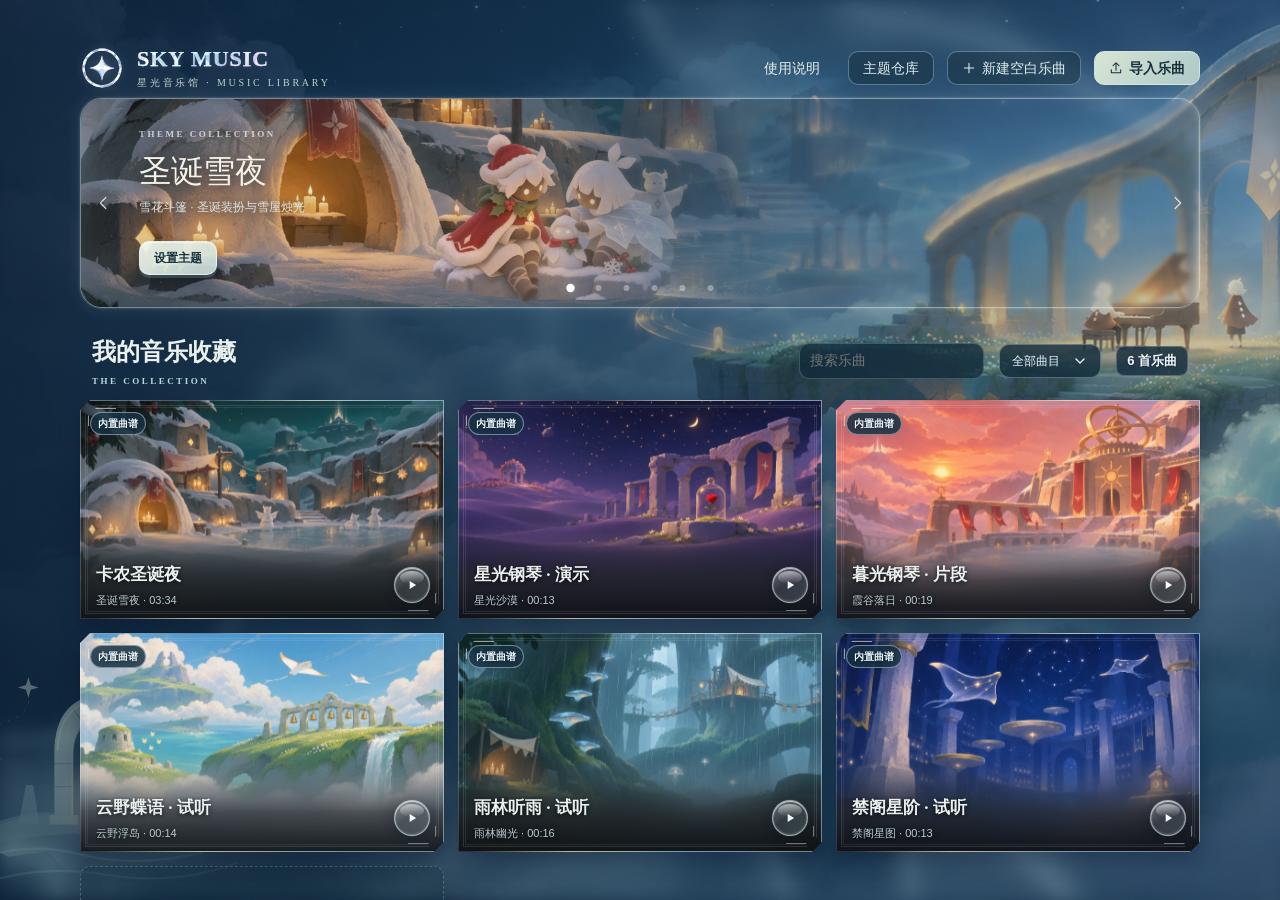
==== commit e9de570f: "Unify themed dialogs and final roll windows; refine home navigation and export flow" ====
--- a/studio/app/index.html
+++ b/studio/app/index.html
@@ -15,7 +15,7 @@
  <div class="home-body">
   <section class="home-hero theme-carousel" aria-label="预设主题展示" aria-roledescription="轮播"><div class="home-theme-art-viewport" aria-hidden="true"><div id="homeThemeArtTrack" class="home-theme-art-track"></div></div><div id="homeThemeViewport" class="home-theme-viewport"><div id="homeThemeTrack" class="home-theme-track"></div></div><button id="homeThemePrev" class="home-theme-arrow theme-prev" aria-label="上一个主题"><svg viewBox="0 0 24 24" aria-hidden="true"><path d="m15 5-7 7 7 7"/></svg></button><button id="homeThemeNext" class="home-theme-arrow theme-next" aria-label="下一个主题"><svg viewBox="0 0 24 24" aria-hidden="true"><path d="m9 5 7 7-7 7"/></svg></button><nav id="homeThemeDots" class="home-theme-dots" aria-label="选择预设主题"></nav></section>
   <span id="homeThemeAnnouncement" class="sr-only" aria-live="polite"></span>
-  <div class="library-heading"><div><h2 tabindex="-1" id="libraryTitle">我的音乐收藏</h2><span class="eyebrow">THE COLLECTION</span></div><div class="library-tools"><input id="songSearch" type="search" placeholder="搜索乐曲" aria-label="搜索乐曲"><select id="libraryFilter" aria-label="筛选音乐库"><option value="all">全部曲目</option><option value="favorite">我的收藏</option><option value="recent">最近演奏</option></select><span id="libraryCount">2 首乐曲</span></div></div>
+  <div class="library-heading"><div><h2 tabindex="-1" id="libraryTitle">我的音乐收藏</h2><span class="eyebrow">THE COLLECTION</span></div><div class="library-tools"><input id="songSearch" type="search" placeholder="搜索乐曲" aria-label="搜索乐曲"><select id="libraryFilter" aria-label="筛选音乐库" hidden tabindex="-1" aria-hidden="true"><option value="all">全部曲目</option><option value="favorite">我的收藏</option><option value="recent">最近演奏</option></select><button id="libraryFilterToggle" class="create-theme-toggle library-filter-toggle" type="button" aria-label="筛选音乐库" aria-haspopup="listbox" aria-expanded="false" aria-controls="libraryFilterMenu"><span id="libraryFilterValue">全部曲目</span><svg viewBox="0 0 24 24" aria-hidden="true"><path d="m6 9 6 6 6-6"/></svg></button><div id="libraryFilterMenu" class="create-theme-menu" role="listbox" aria-label="筛选音乐库" popover="manual"></div><span id="libraryCount" role="status">6 首乐曲</span></div></div>
   <section id="libraryCards" class="library-grid" aria-live="polite"></section>
   <footer class="home-footer">SKY MUSIC STUDIO <span>·</span> 自由编辑 · 本地播放 · 独立项目文件</footer>
  </div>
@@ -63,7 +63,7 @@
 <dialog id="createDialog" class="work-dialog platform-dialog"><div class="dialog-head"><h2>新建音乐项目</h2><button class="icon-btn" data-close="createDialog" aria-label="关闭新建窗口">×</button></div><p class="dialog-sub">从一个干净的15键时间轴开始，主题与谱面可以稍后修改。</p>
 <div class="fields-grid"><label>乐曲名称<input id="createTitle" placeholder="请输入乐曲名称" required maxlength="100" autocomplete="off"></label><div class="create-theme-field"><span id="createThemeLabel">默认主题</span><select id="createTheme" hidden aria-hidden="true" tabindex="-1"></select><button type="button" id="createThemeToggle" class="create-theme-toggle" aria-haspopup="listbox" aria-expanded="false" aria-controls="createThemeMenu" aria-labelledby="createThemeLabel createThemeValue"><span id="createThemeValue"></span><svg viewBox="0 0 24 24" aria-hidden="true"><path d="m6 9 6 6 6-6"/></svg></button><div id="createThemeMenu" class="create-theme-menu" role="listbox" aria-labelledby="createThemeLabel" popover="manual"></div></div><label>初始时长 (秒)<input type="number" id="createDuration" min="5" max="3600" value="60"></label><label>基础间隔 (ms)<input type="number" id="createInterval" min="40" max="5000" step="1" value="250"></label></div>
 <div class="dialog-footer"><button class="btn-quiet" data-close="createDialog">取消</button><button class="btn-primary" id="createConfirm">创建并编辑</button></div></dialog>
-<dialog id="themeRepositoryDialog" class="work-dialog platform-dialog theme-repository-dialog" aria-labelledby="themeRepositoryTitle"><div class="dialog-head"><div><span class="eyebrow">THEME LIBRARY</span><h2 id="themeRepositoryTitle">主题仓库</h2></div><button class="icon-btn" data-close="themeRepositoryDialog" aria-label="关闭主题仓库">×</button></div><div class="theme-repository-toolbar"><p id="themeRepositoryCount"></p><button class="btn-outline" id="themeRepositoryAdd">添加主题</button></div><div id="themeRepositoryGrid" class="theme-repository-grid"></div><p class="dialog-sub">内置主题随平台保留；添加的主题可在没有乐曲引用时移除。主题只控制外观，不改变谱面与演奏方式。</p></dialog>
+<dialog id="themeRepositoryDialog" class="work-dialog platform-dialog theme-repository-dialog" aria-labelledby="themeRepositoryTitle"><div class="dialog-head"><div><h2 id="themeRepositoryTitle">主题仓库</h2><span class="eyebrow">THEME LIBRARY</span></div><button class="icon-btn" data-close="themeRepositoryDialog" aria-label="关闭主题仓库">×</button></div><div class="theme-repository-toolbar"><p id="themeRepositoryCount"></p><button class="btn-outline" id="themeRepositoryAdd">添加主题</button></div><div id="themeRepositoryGrid" class="theme-repository-grid"></div><p class="dialog-sub">内置主题随平台保留；添加的主题可在没有乐曲引用时移除。主题只控制外观，不改变谱面与演奏方式。</p></dialog>
 <dialog id="themeRemoveDialog" class="work-dialog platform-dialog" aria-labelledby="themeRemoveTitle"><h2 id="themeRemoveTitle">移除主题</h2><p id="themeRemoveMessage"></p><div class="dialog-footer"><button class="btn-outline" data-close="themeRemoveDialog">取消</button><button class="btn-primary" id="confirmThemeRemoval">移除</button></div></dialog>
 
 <dialog id="metadataDialog" class="work-dialog"><div class="dialog-head"><h2>歌曲信息</h2><button class="icon-btn" data-close="metadataDialog">×</button></div><div class="fields-grid"><label>乐曲标题<input id="metaTitle" maxlength="100"></label><label>英文副标题<input id="metaSubtitle" maxlength="120"></label><label class="full">描述<textarea id="metaDescription" rows="3" maxlength="600"></textarea></label></div><div class="dialog-footer"><button class="btn-primary edit-only" id="saveMetadata">保存歌曲信息</button></div></dialog>
@@ -74,7 +74,7 @@
 <div class="theme-choices" id="themeChoices"></div>
 <div class="fields-grid"><label>主题名称<input id="themeName" maxlength="60"></label><label>主光颜色<input id="themeAccent" type="color" value="#e8c88a"></label><label>背景色<input id="themeBackground" type="color" value="#182947"></label><label>背景飘雪数量<input id="themeSnow" type="range" min="0" max="100" value="30"></label><label>边缘光晕<input id="themeGlow" type="range" min="0" max="100" value="58"></label><label>人物动作<select id="themeMotion"><option value="ambient">随声音缓慢律动</option><option value="off">关闭动作</option></select></label></div>
 <div class="dialog-footer"><button class="btn-outline" id="stageImageBtn">上传专属舞台图片</button><button class="btn-quiet" id="stageImageClear">清除舞台图片</button><button class="btn-quiet" id="themeExportBtn">⇩ 导出 .skytheme</button><button class="btn-primary" id="themeApplyBtn">应用主题设置</button></div></dialog>
-<dialog id="exportDialog" class="work-dialog"><div class="dialog-head"><h2>导出乐曲</h2><button class="icon-btn" data-close="exportDialog">×</button></div><p class="dialog-sub">选择需要的格式，分享单曲请选择 .skymusic；接收方须先录入引用的 .skytheme 主题。</p><div class="export-options"><button id="exportPlatform"><strong>.skymusic</strong><span>完整单曲：内嵌谱面、卡片及主题引用（推荐）</span></button><button id="exportNative"><strong>.skytrack</strong><span>纯数字谱面：音符、时间和长度</span></button><button id="exportMidi"><strong>.mid</strong><span>标准 MIDI 音符与时值</span></button><button id="exportCsv"><strong>.csv</strong><span>逐音符事件表，方便校对</span></button><button id="exportJson"><strong>.json</strong><span>可读数字乐谱与配置</span></button><button id="exportThemeOnly"><strong>.skytheme</strong><span>单独分享当前主题</span></button></div></dialog>
+<dialog id="exportDialog" class="work-dialog"><div class="dialog-head"><h2 id="exportTitle">导出乐曲</h2><button class="icon-btn" data-close="exportDialog">×</button></div><p id="exportDescription" class="dialog-sub">选择需要的格式，分享单曲请选择 .skymusic；接收方须先录入引用的 .skytheme 主题。</p><div class="export-options"><button id="exportPlatform"><strong>.skymusic</strong><span>完整单曲：内嵌谱面、卡片及主题引用（推荐）</span></button><button id="exportNative"><strong>.skytrack</strong><span>纯数字谱面：音符、时间和长度</span></button><button id="exportMidi"><strong>.mid</strong><span>标准 MIDI 音符与时值</span></button><button id="exportCsv"><strong>.csv</strong><span>逐音符事件表，方便校对</span></button><button id="exportJson"><strong>.json</strong><span>可读数字乐谱与配置</span></button><button id="exportThemeOnly"><strong>.skytheme</strong><span>单独分享当前主题</span></button></div><div id="exportLater" class="dialog-footer" hidden><button class="btn-outline" data-close="exportDialog">稍后导出</button></div></dialog>
 <dialog id="importDialog" class="work-dialog import-dialog"><div class="dialog-head"><h2>导入音乐</h2><button class="icon-btn" data-close="importDialog">×</button></div><div class="import-dropzone" id="importDropzone"><span class="import-symbol">↥</span><strong>拖入音乐文件，或点击选择</strong><small>.skymusic · .skytrack · .skytheme · MIDI · MusicXML · CSV · JSON · WAV / MP3 · 视频</small></div><div class="import-description"><p><strong>可直接还原：</strong>现有项目与 MIDI / CSV / MusicXML 乐谱。</p><p><strong>需要校准：</strong>音频为单主音实验性分析；视频为固定15键点阵谱的校准辅助模式，结果需逐格核对。</p></div><button id="openVideoImport" class="btn-quiet">使用视频识谱工作台 ↗</button></dialog>
 <dialog id="videoDialog" class="work-dialog video-dialog"><div class="dialog-head"><h2>视频点阵谱识别 · 实验版</h2><button class="icon-btn" data-close="videoDialog">×</button></div><p class="dialog-sub">仅针对4×8时间格、每格5×3键位的光遇教学模板。先选视频，设置后半段起点，点击“框选谱面区域”拖出完整方格，再扫描候选谱。</p>
 <div class="video-preview"><video id="videoSource" controls preload="metadata" playsinline></video><canvas id="videoOverlay" aria-label="拖动选择顶部4×8乐谱区域"></canvas></div>
--- a/studio/app/player-styles.css
+++ b/studio/app/player-styles.css
@@ -1025,3 +1025,52 @@
 .platform-dialog :is(.btn-outline,.icon-btn){border-color:#c7e6f066;color:#e4f2fb;background:#d5eaff08}
 .platform-dialog :is(.btn-outline,.icon-btn):hover{border-color:#effaffb3;background:#d5eaff16;box-shadow:0 0 12px #ffffff12}
 .platform-dialog .eyebrow{color:#c7e3f1}
+/* Home navigation remains at its opening position; only content scrolls underneath. */
+.home-view .home-top{position:sticky;top:var(--home-top-space);z-index:40;flex-shrink:0}
+.home-view.home-scrolled .home-body{clip-path:inset(var(--home-content-cutoff,0px) 0 0);mask-image:linear-gradient(to bottom,transparent var(--home-content-cutoff,0px),#000 calc(var(--home-content-cutoff,0px) + 28px));-webkit-mask-image:linear-gradient(to bottom,transparent var(--home-content-cutoff,0px),#000 calc(var(--home-content-cutoff,0px) + 28px))}
+.home-view .home-top-actions>.btn-quiet:hover,.home-view .home-top-actions>.btn-quiet:focus-visible{background:#cfeaff19;border-color:#e4f4ff66;color:#f2faff}
+.home-view .home-top-actions>.btn-outline:hover,.home-view .home-top-actions>.btn-outline:focus-visible{background:#284a60bd;border-color:#d8efffa3;color:#f2faff}
+.home-view .library-filter-toggle{width:auto;min-width:92px;height:34px;border-color:#a9ced563;background:#112b3bcc;font-size:12px;border-radius:10px;white-space:nowrap}
+.home-view .library-filter-toggle:hover,.home-view .library-filter-toggle:focus-visible{border-color:#e8f7ffb3;box-shadow:0 0 10px #ffffff18;background:#244459dd}
+#libraryFilter[hidden]{display:none!important}
+#libraryFilterMenu button{margin:0;white-space:nowrap}
+.home-view #libraryCount{display:inline-flex;align-items:center;justify-content:center;flex:none;min-height:30px;padding:4px 10px;border:1px solid #d7ecff40;border-radius:8px;background:#10293bc9;color:#f0f8ff;font-size:13px;font-weight:650;font-variant-numeric:tabular-nums;white-space:nowrap;text-shadow:0 1px 3px #07111e80}
+.home-view .home-carousel-action .theme-preview-open{box-shadow:0 3px 0 #536f7880,0 7px 13px #04132666,inset 0 1px 1px #ffffff8c;transition:box-shadow .18s ease,transform .18s ease,background .18s ease}
+.home-view .home-carousel-action .theme-preview-open:hover,.home-view .home-carousel-action .theme-preview-open:focus-visible{background:linear-gradient(125deg,#edf8f5,#c4dde0);box-shadow:0 4px 0 #536f7880,0 10px 18px #04132673,inset 0 1px 1px #ffffffaa;transform:translateY(-1px)}
+.home-view .home-carousel-action .theme-preview-open:active{transform:translateY(2px);box-shadow:0 1px 0 #536f7880,0 3px 7px #04132655}
+@media(prefers-reduced-motion:reduce){.home-view .home-carousel-action .theme-preview-open{transition:none}}
+/* Top-layer surfaces use the same resolved theme tokens as the player shell. */
+.work-dialog.context-dialog{background:var(--player-surface-paint);color:var(--player-text);border-color:var(--player-border);box-shadow:0 26px 90px #020914b3,inset 0 1px #ffffff18}
+.work-dialog.context-dialog::backdrop{background:color-mix(in srgb,var(--player-backdrop) 78%,transparent);backdrop-filter:blur(8px)}
+.work-dialog.context-dialog :is(h2,h3,strong){color:var(--player-text)}
+.work-dialog.context-dialog :is(p,.dialog-sub,.import-description,small,label,.muted){color:var(--player-muted)}
+.work-dialog.context-dialog :is(button,input:not([type=range]),select,textarea){background:var(--player-button);border-color:var(--player-border);color:var(--player-text)}
+.work-dialog.context-dialog button:hover{background:var(--player-hover);border-color:color-mix(in srgb,var(--player-accent) 40%,white);box-shadow:0 0 12px #ffffff12}
+.work-dialog.context-dialog .btn-quiet{background:transparent;border-color:transparent}
+.work-dialog.context-dialog .btn-quiet:hover{background:var(--player-hover);border-color:var(--player-border)}
+.work-dialog.context-dialog .btn-primary{background:linear-gradient(135deg,color-mix(in srgb,var(--player-accent) 74%,white),var(--player-accent));border-color:var(--player-accent);color:var(--player-backdrop)}
+.work-dialog.context-dialog .export-options button:first-child{background:var(--player-active-paint);border-color:var(--player-accent)}
+.work-dialog.context-dialog .export-options button span{color:var(--player-muted)}
+.work-dialog.context-dialog .export-options button:hover{background:var(--player-hover);border-color:var(--player-accent)}
+.work-dialog.context-dialog .import-dropzone{background:color-mix(in srgb,var(--player-button) 65%,transparent);border-color:var(--player-border)}
+.work-dialog.context-dialog input[type=range]{accent-color:var(--player-accent)}
+/* Legend swatches and both score views resolve the same category palette. */
+.player-view .roll-foot .dot{box-shadow:inset 0 0 0 1px #ffffff30,0 1px 3px #0004}
+.player-view .roll-foot .note-a{background:var(--player-note)}
+.player-view .roll-foot .note-b{background:var(--player-chord)}
+.player-view .roll-foot .note-poly{background:var(--player-poly)}
+.work-dialog.context-dialog .theme-choices button.is-active{border-color:var(--player-accent);box-shadow:inset 0 0 0 1px var(--player-accent)}
+
+/* Shared breathing room reserves the same outer boundary for every song theme. */
+.player-view{--player-outer-gutter:clamp(20px,3vw,52px);padding-left:var(--player-outer-gutter);padding-right:var(--player-outer-gutter);padding-bottom:clamp(24px,3.6dvh,40px)}
+.player-view .player-header{padding-left:0;padding-right:0}
+@media(max-width:900px){.player-view{--player-outer-gutter:16px;padding-bottom:28px}}
+@media(max-width:600px){.player-view{--player-outer-gutter:12px;padding-bottom:24px}}
+.home-view .light-cone .cover-tag{font-size:10px;line-height:1.3;font-weight:600;padding:4px 7px;opacity:1;color:#eef7fb;background:#173244d9;border-color:#e3f3ff70;text-shadow:0 1px 2px #07121e80}
+.home-view .light-cone:hover .cover-tag,.home-view .light-cone:focus-within .cover-tag{opacity:1}
+.theme-repository-dialog .dialog-head h2{margin:0 0 6px}.theme-repository-dialog .dialog-head .eyebrow{display:block;font-size:9px}
+.home-view .library-grid>.add-card{justify-content:center;align-items:center;gap:12px;text-align:center;padding:20px}
+.home-view .library-grid>.add-card .plus{display:flex;align-items:center;justify-content:center;line-height:1}
+.home-view .library-grid>.add-card .plus .app-icon{width:32px;height:32px}
+.home-view .library-grid>.add-card strong{font-size:15px;line-height:1.4;margin:0}
+@media(max-width:900px){.home-view{height:100dvh}}
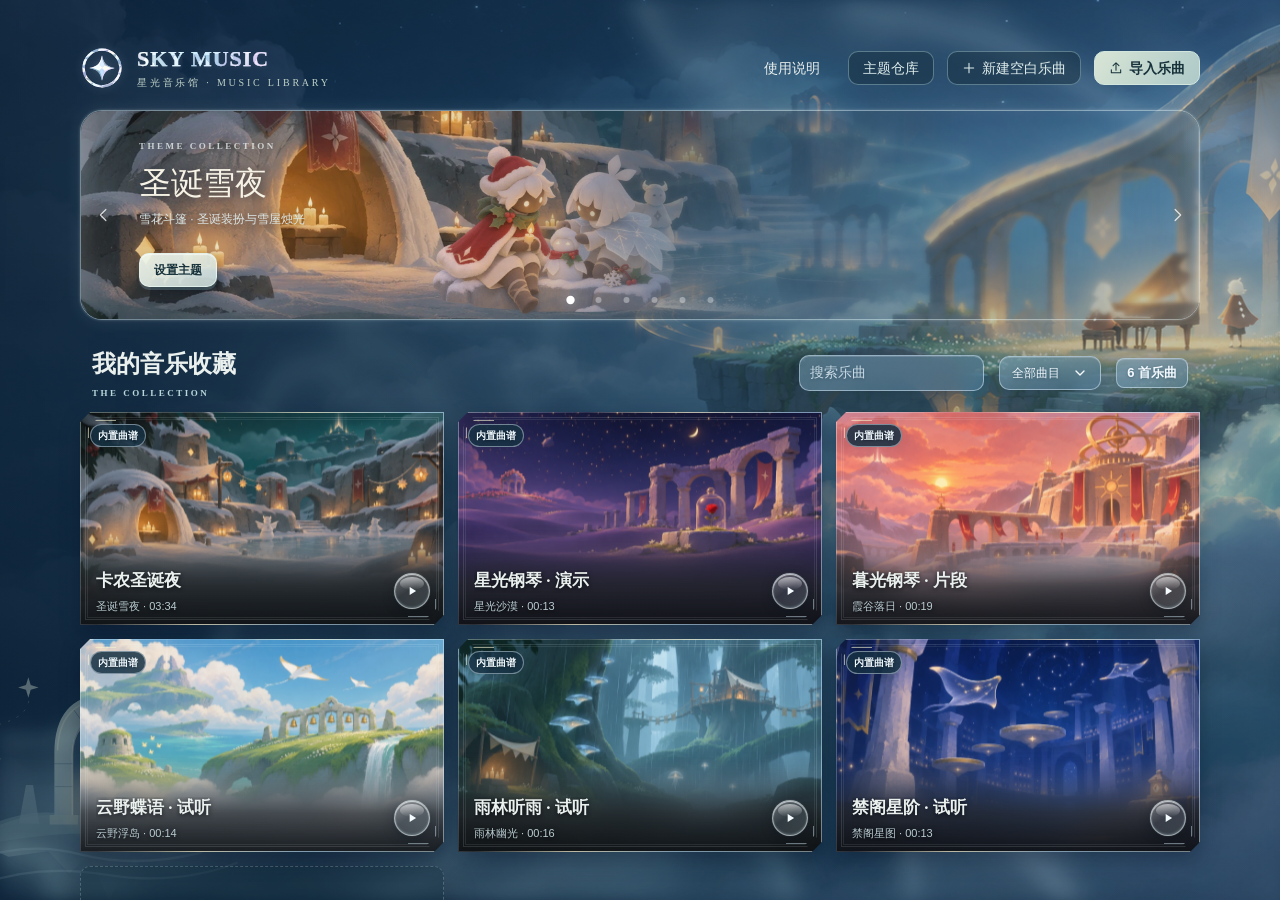
==== commit fe1ea9bf: "Rework console input modes, key mapping and note movement" ====
--- a/studio/app/index.html
+++ b/studio/app/index.html
@@ -50,18 +50,19 @@
 <div class="console-tabs" role="tablist" aria-label="编辑模式"><button id="consoleRecordTab" role="tab" aria-selected="true" aria-controls="consoleLayout" data-console-mode="record">即刻录制</button><button id="consoleFineTab" role="tab" aria-selected="false" aria-controls="consoleLayout" data-console-mode="fine">精细修改</button><button id="consoleGenerateTab" role="tab" aria-selected="false" aria-controls="consoleLayout" data-console-mode="generate">谱面生成</button></div>
 <div id="consoleLayout" class="console-layout" role="tabpanel" aria-labelledby="consoleRecordTab"><div class="console-score"><div id="consoleKeysSlot"></div><div id="consoleGridSlot" hidden></div><div id="consoleRollSlot"></div></div>
 <aside class="console-side"><div class="console-transport"><time id="consoleClock">00:00.000</time><div><button id="consolePrev" aria-label="上个事件">‹</button><button id="consolePlay" aria-label="播放或暂停">播放</button><button id="consoleNext" aria-label="下个事件">›</button></div><div class="console-range-control"><select id="consoleTuning" aria-label="控制台音域" hidden></select><button type="button" id="consoleRangeToggle" class="key-range-toggle" aria-label="选择控制台音域" aria-haspopup="listbox" aria-expanded="false" aria-controls="consoleRangeMenu"><span id="consoleRangeValue">C 大调</span></button><div id="consoleRangeMenu" class="key-range-menu" role="listbox" aria-label="控制台音域选项" aria-orientation="horizontal" hidden><div id="consoleRangeTrack" class="key-range-track"></div></div></div></div>
-<section id="consoleEditActions" class="console-edit-actions" aria-labelledby="consoleEditActionsTitle"><h3 id="consoleEditActionsTitle">编辑操作</h3><div><button id="consoleUndo" title="撤销上一次修改">撤销</button><button id="consoleRedo" title="恢复撤销内容">重做</button><button id="resetKeyEdit" title="复原当前事件的原始琴键">复原</button></div></section>
-<section id="consoleRecordControls"><h3>键入旋律</h3><label>录制方式<select id="consoleRecordMode"><option value="step">逐步输入</option><option value="live">实时录制</option></select></label><div class="fields-grid"><label>步长 (ms)<input id="consoleInterval" type="number" min="20" max="5000" value="250"></label><label>发声长度 (ms)<input id="consoleNoteDuration" type="number" min="30" max="10000" value="190"></label></div><button id="consoleRecordStart" class="btn-primary">开始录制</button><p class="console-help">点击15键或使用 Q W E R T / A S D F G / Z X C V B 输入。新音符写入当前时间，已有音符保留。</p></section>
+<section id="consoleEditActions" class="console-edit-actions" aria-labelledby="consoleEditActionsTitle"><h3 id="consoleEditActionsTitle">编辑操作</h3><div><button id="consoleUndo" title="撤销上一次修改">撤销</button><button id="consoleRedo" title="恢复撤销内容">重做</button><button id="resetKeyEdit" title="复原当前事件的原始琴键">复原</button></div><h3>音符移动</h3><div class="console-note-move"><button data-note-move="up" aria-label="音高上移一键"><svg class="app-icon" viewBox="0 0 24 24" fill="none" stroke="currentColor" stroke-width="2"><path d="m5 14 7-7 7 7"/></svg></button><button data-note-move="down" aria-label="音高下移一键" data-icon="down"></button><button data-note-move="left" aria-label="提前一个网格" data-icon="left"></button><button data-note-move="right" aria-label="延后一个网格" data-icon="right"></button></div></section>
+<section id="consoleRecordControls"><h3>键入旋律</h3><div class="console-write-mode" role="group" aria-label="写入方式"><button data-write-mode="insert" aria-pressed="true">插入</button><button data-write-mode="overwrite" aria-pressed="false">覆写</button></div><select id="consoleRecordMode" hidden aria-hidden="true" tabindex="-1"><option value="insert">插入</option><option value="overwrite">覆写</option></select><div class="fields-grid"><label>每步间隔 (ms)<input aria-describedby="consoleTimingHelp" id="consoleInterval" type="number" min="20" max="5000" value="250"></label><label>音符时长 (ms)<input aria-describedby="consoleTimingHelp" id="consoleNoteDuration" type="number" min="30" max="10000" value="190"></label></div><p id="consoleTimingHelp" class="console-help">每步间隔：输入后向右前进的时间。音符时长：这一音持续多久。</p><div class="console-record-actions"><button id="consoleRecordStart" class="btn-primary">开始输入</button><button id="consoleKeymapOpen">按键设置</button></div><p id="consoleRecordHelp" class="console-help">可直接点击15键或按映射键输入。插入会将后续序列整体后移；覆写仅替换当前一步内的事件。</p></section>
 <section id="consoleGenerateControls" hidden><h3>数字谱生成</h3><label>每行一拍，和弦以 + 分隔，0 为休止<textarea id="consoleNumberScore" rows="5" placeholder="1+3+5&#10;2&#10;0&#10;8+10"></textarea></label><label>每拍间隔 (ms)<input id="consoleGenerateInterval" type="number" min="20" max="5000" value="250"></label><button id="consoleGenerate" class="btn-primary">生成并插入</button><p class="console-help">从当前播放位置插入，不替换整曲。操作可以撤销。</p></section>
 <section id="consoleInspectorSlot" aria-label="当前音符精确参数">   <section id="inspectorPane" class="pane inspector-pane" aria-label="乐谱编辑工作台"><div class="pane-top"><h2>当前事件</h2><button class="tiny-btn edit-only" id="sceneEditorBtn">◐ 场景设计</button><button class="tiny-btn" id="batchEditorBtn" hidden>全局处理</button></div><div class="inspector-content"><div class="edit-summary"><span id="editorEventIndex">第001格</span><span id="editorEventNames">C4 + E5</span></div><div class="fields-grid"><label>触发时间 (ms)<input id="eventTime" type="number" min="0" max="36000000" step="1"></label><label>发声持续 (ms)<input id="eventDuration" type="number" min="0" max="10000" step="10"></label><label>力度 / Velocity<input id="eventVelocity" type="number" min="1" max="127" step="1"></label><label>识别状态<input id="eventConfidence" type="text" disabled></label></div><div class="inspector-actions"><button class="tiny-btn" id="eventDelete" aria-label="删除当前事件" title="删除当前事件">删除</button><button class="tiny-btn" id="eventAdd" aria-label="插入事件" title="插入事件">＋插入</button><button class="btn-primary" id="eventApply" aria-label="应用当前音符修改" title="应用修改">应用</button></div></div></section><div id="consoleNoteKeys" class="console-note-keys" aria-label="当前事件音符"></div></section>
 <section id="consoleBatchControls" hidden><h3>全局处理</h3><div class="console-batch-grid"><article><label>量化网格 (ms)<input type="number" id="quantizeMs" min="10" max="2000" value="167"></label><button id="quantizeBtn">时间量化</button></article><article><label>偏移 (ms)<input type="number" id="offsetMs" min="-10000" max="10000" value="0"></label><button id="offsetBtn">整体偏移</button></article><article><label>统一长度 (ms)<input type="number" id="batchDuration" min="30" max="4000" value="190"></label><button id="durationBtn">统一时值</button></article><article><label>时间倍数<input type="number" id="stretchFactor" min="0.25" max="4" step="0.05" value="1"></label><button id="stretchBtn">时间伸缩</button></article></div><p class="console-help">作用于整个工作副本，支持撤销。</p></section>
 </aside></div><footer class="console-footer"><span id="consoleStatus" role="status">编辑工作副本，保存后生效</span><div><button id="consoleSave" class="btn-primary">保存并结束</button></div></footer></dialog>
 </section>
 </main>
+<dialog id="consoleKeymapDialog" class="work-dialog" aria-labelledby="consoleKeymapTitle"><div class="dialog-head"><h2 id="consoleKeymapTitle">15键映射设置</h2><button class="icon-btn" data-close="consoleKeymapDialog" aria-label="关闭按键设置">×</button></div><p id="consoleKeymapHelp" class="dialog-sub" aria-live="polite">点击音键，再按字母或数字键。重复按键会交换位置。</p><div id="consoleKeymapGrid" class="console-keymap-grid"></div><div class="dialog-footer"><button id="consoleKeymapReset">恢复默认</button><button data-close="consoleKeymapDialog">取消</button><button id="consoleKeymapSave" class="btn-primary">保存映射</button></div></dialog>
 <div id="songEntryTransition" class="song-entry-transition" role="status" aria-live="polite" aria-label="正在打开单曲" hidden><img id="songEntryArt" alt="" aria-hidden="true"><div class="song-entry-content"><span class="entry-orbit" aria-hidden="true">✧</span><span class="eyebrow">SKY MUSIC</span><strong id="songEntryTitle"></strong><span id="songEntryMessage">正在展开谱面</span></div></div>
 <div id="keyFeedbackLayer" class="key-feedback-layer" aria-hidden="true"></div><div id="toast" popover="manual" role="status" aria-live="polite" aria-atomic="true" data-control="notification" class="toast" hidden></div><div id="globalDropHint" class="global-drop-hint" hidden>释放文件以导入音乐项目</div>
 <dialog id="createDialog" class="work-dialog platform-dialog"><div class="dialog-head"><h2>新建音乐项目</h2><button class="icon-btn" data-close="createDialog" aria-label="关闭新建窗口">×</button></div><p class="dialog-sub">从一个干净的15键时间轴开始，主题与谱面可以稍后修改。</p>
-<div class="fields-grid"><label>乐曲名称<input id="createTitle" placeholder="请输入乐曲名称" required maxlength="100" autocomplete="off"></label><div class="create-theme-field"><span id="createThemeLabel">默认主题</span><select id="createTheme" hidden aria-hidden="true" tabindex="-1"></select><button type="button" id="createThemeToggle" class="create-theme-toggle" aria-haspopup="listbox" aria-expanded="false" aria-controls="createThemeMenu" aria-labelledby="createThemeLabel createThemeValue"><span id="createThemeValue"></span><svg viewBox="0 0 24 24" aria-hidden="true"><path d="m6 9 6 6 6-6"/></svg></button><div id="createThemeMenu" class="create-theme-menu" role="listbox" aria-labelledby="createThemeLabel" popover="manual"></div></div><label>初始时长 (秒)<input type="number" id="createDuration" min="5" max="3600" value="60"></label><label>基础间隔 (ms)<input type="number" id="createInterval" min="40" max="5000" step="1" value="250"></label></div>
+<div class="fields-grid"><label>乐曲名称<input id="createTitle" placeholder="请输入乐曲名称" required maxlength="100" autocomplete="off" aria-describedby="createTitleError"><span id="createTitleError" class="field-error" role="alert" hidden>请输入乐曲名称</span></label><div class="create-theme-field"><span id="createThemeLabel">默认主题</span><select id="createTheme" hidden aria-hidden="true" tabindex="-1"></select><button type="button" id="createThemeToggle" class="create-theme-toggle" aria-haspopup="listbox" aria-expanded="false" aria-controls="createThemeMenu" aria-labelledby="createThemeLabel createThemeValue"><span id="createThemeValue"></span><svg viewBox="0 0 24 24" aria-hidden="true"><path d="m6 9 6 6 6-6"/></svg></button><div id="createThemeMenu" class="create-theme-menu" role="listbox" aria-labelledby="createThemeLabel" popover="manual"></div></div><label>初始时长 (秒)<input type="number" id="createDuration" min="5" max="3600" value="60"></label><label>基础间隔 (ms)<input type="number" id="createInterval" min="40" max="5000" step="1" value="250"></label></div>
 <div class="dialog-footer"><button class="btn-quiet" data-close="createDialog">取消</button><button class="btn-primary" id="createConfirm">创建并编辑</button></div></dialog>
 <dialog id="themeRepositoryDialog" class="work-dialog platform-dialog theme-repository-dialog" aria-labelledby="themeRepositoryTitle"><div class="dialog-head"><div><h2 id="themeRepositoryTitle">主题仓库</h2><span class="eyebrow">THEME LIBRARY</span></div><button class="icon-btn" data-close="themeRepositoryDialog" aria-label="关闭主题仓库">×</button></div><div class="theme-repository-toolbar"><p id="themeRepositoryCount"></p><button class="btn-outline" id="themeRepositoryAdd">添加主题</button></div><div id="themeRepositoryGrid" class="theme-repository-grid"></div><p class="dialog-sub">内置主题随平台保留；添加的主题可在没有乐曲引用时移除。主题只控制外观，不改变谱面与演奏方式。</p></dialog>
 <dialog id="themeRemoveDialog" class="work-dialog platform-dialog" aria-labelledby="themeRemoveTitle"><h2 id="themeRemoveTitle">移除主题</h2><p id="themeRemoveMessage"></p><div class="dialog-footer"><button class="btn-outline" data-close="themeRemoveDialog">取消</button><button class="btn-primary" id="confirmThemeRemoval">移除</button></div></dialog>
--- a/studio/app/player-styles.css
+++ b/studio/app/player-styles.css
@@ -217,8 +217,8 @@
 @media(prefers-reduced-motion:reduce){.player-view *{transition:none!important}.player-view .snow-dot{animation:none!important}}
 
 /* Reusable v7 material system. Themes supply colors; layout and behavior stay shared. */
-.player-view{color:var(--player-text,#fff8eb)}
-.player-view::before{content:'';position:fixed;inset:0;z-index:-1;pointer-events:none;background:radial-gradient(ellipse at 12% 0%,color-mix(in srgb,var(--player-accent) 19%,transparent),transparent 35%),radial-gradient(ellipse at 90% 88%,var(--player-control-end),transparent 42%),var(--player-backdrop,#091e1b)}
+.player-view{color:var(--player-text,#fff8eb);position:relative;isolation:isolate}
+.player-view::before{content:'';position:fixed;inset:0;z-index:-1;pointer-events:none;background:radial-gradient(ellipse at 5% 20%,color-mix(in srgb,var(--player-accent) var(--player-backdrop-glow-opacity,28%),transparent),transparent 48%),radial-gradient(ellipse at 95% 82%,color-mix(in srgb,var(--player-surface-start) 80%,transparent),transparent 52%),radial-gradient(ellipse at 50% 45%,transparent 35%,color-mix(in srgb,var(--player-backdrop) 72%,black)),var(--player-backdrop,#091e1b)}
 .player-view .pane{background:linear-gradient(143deg,var(--player-surface-start),var(--player-surface-end));border-color:color-mix(in srgb,var(--player-accent) 27%,transparent);box-shadow:0 16px 60px #0006,inset 0 1px #ffffff1a}
 .player-view .pane::before{content:'';position:absolute;top:0;left:16%;right:16%;height:1px;background:linear-gradient(90deg,transparent,color-mix(in srgb,var(--player-accent) 40%,transparent),transparent);pointer-events:none}
 .player-view .pane::after{content:'';position:absolute;right:18px;top:0;width:100px;height:3px;background:radial-gradient(circle,var(--player-poly) 0 2px,transparent 2.5px) 0 0/19px 4px;opacity:.5;pointer-events:none}
@@ -344,8 +344,6 @@
  .player-view #stagePane{margin-top:3px}
 }
 @media(max-width:900px){.player-view .play-controls{display:block;padding:12px 11px 28px}.player-control-row{flex-wrap:wrap;gap:8px}}
-.player-view[data-theme=christmas]::before{background:radial-gradient(ellipse at 12% 0%,color-mix(in srgb,var(--player-accent) 19%,transparent),transparent 35%),radial-gradient(ellipse at 90% 88%,var(--player-control-end),transparent 42%),var(--player-backdrop)}
-
 .player-view[data-theme=christmas] .pane{border-color:color-mix(in srgb,var(--player-accent) 27%,transparent)}
 
 .player-view[data-theme=christmas] .pane::after,.player-view[data-theme=christmas] .workspace-right::after{background:radial-gradient(circle,#bf4c58 0 2px,transparent 2.5px) 0 0/20px 4px;opacity:.65}
@@ -790,11 +788,14 @@
 .home-view .cone-back{padding:24px 22px 42px;background:radial-gradient(ellipse at 12% 0%,color-mix(in srgb,var(--card-accent) 9%,transparent),transparent 70%),linear-gradient(145deg,#112333,#0a1c2a);justify-content:center}
 .home-view .cone-back-label{font-size:8px;letter-spacing:2.5px;opacity:.6}
 .home-view .cone-back h3{font-size:18px;margin:8px 0 20px;padding-right:5px;line-height:1.4}
-.home-view .cone-info{grid-template-columns:repeat(3,minmax(0,1fr));gap:0;margin-bottom:5px}
-.home-view .cone-info>div{padding:0 13px;border-left:1px solid #d2edf524}
+.home-view .cone-info{font-size:16px;grid-template-columns:calc(5ch + 10px) max-content minmax(0,1fr);gap:0;margin-bottom:5px;align-items:start}
+.home-view .cone-info>div{padding:0 10px;border-left:1px solid #d2edf524}
 .home-view .cone-info>div:first-child{padding-left:0;border:0}
 .home-view .cone-info dt{font-size:10px;margin-bottom:9px;color:#9db5c0;letter-spacing:1px}
 .home-view .cone-info dd{font-size:16px;color:#eaf6f4;line-height:1.4}
+.home-view .cone-info>div:first-child dd{font-variant-numeric:tabular-nums}
+.home-view .cone-info>div:last-child{padding-right:0}
+.home-view .cone-info>div:last-child dd{white-space:normal;overflow-wrap:anywhere;text-overflow:clip;overflow:visible}
 .home-view .cone-return{bottom:19px;left:22px;font-size:9px;color:#8eabb8}
 .home-view .light-cone .song-details{background:linear-gradient(180deg,#0f2236e8,#0c1c2bf7);border-color:#cde8f525}
 
@@ -902,8 +903,8 @@
 @media(max-width:600px){.home-islet{width:280px;left:-95px;opacity:.32}}
 @media(prefers-reduced-motion:reduce){.home-islet{animation:none}}
 /* Only a hint of white at the outer edge, vanishing toward the banner center. */
-.home-view .home-theme-arrow{background:linear-gradient(90deg,#ffffff16,#ffffff06 42%,transparent);opacity:.8}
-.home-view .home-theme-arrow.theme-next{background:linear-gradient(270deg,#ffffff16,#ffffff06 42%,transparent)}
+.home-view .home-theme-arrow{background:linear-gradient(90deg,#ffffff26,#ffffff0c 42%,transparent);opacity:.8}
+.home-view .home-theme-arrow.theme-next{background:linear-gradient(270deg,#ffffff26,#ffffff0c 42%,transparent)}
 .home-view .home-theme-arrow:hover,.home-view .home-theme-arrow:focus-visible{background-color:transparent;opacity:1}
 @media(max-width:720px){
  .home-view .home-top{position:relative;display:flex;flex-direction:column;align-items:stretch;gap:14px;width:100%;height:auto;min-height:0;margin:0;padding:12px 20px 14px}
@@ -1074,3 +1075,37 @@
 .home-view .library-grid>.add-card .plus .app-icon{width:32px;height:32px}
 .home-view .library-grid>.add-card strong{font-size:15px;line-height:1.4;margin:0}
 @media(max-width:900px){.home-view{height:100dvh}}
+
+/* Shared elevation: a distant, diffuse backdrop and crisp foreground surfaces. */
+.home-view{--library-glass-paint:linear-gradient(135deg,#88b4d173,#507c9b8c);--library-glass-border:#deefff80;--library-glass-text:#f4faff}
+.home-view .library-tools #songSearch,.home-view .library-filter-toggle,.home-view #libraryCount{background:var(--library-glass-paint);border:1px solid var(--library-glass-border);color:var(--library-glass-text);box-shadow:inset 0 1px #ffffff26,0 3px 10px #12334c24;backdrop-filter:blur(10px);text-shadow:0 1px 3px #16375066}
+.home-view #songSearch::placeholder{color:#e0edf6;opacity:.85}
+.home-view .library-tools #songSearch:hover,.home-view .library-filter-toggle:hover,.home-view .library-filter-toggle[aria-expanded=true]{background:linear-gradient(135deg,#9dc7e18c,#628eaaa3);border-color:#ecf8ffb3}
+.home-view .library-tools #songSearch:focus,.home-view .library-filter-toggle:focus-visible{border-color:#effaff;box-shadow:inset 0 1px #ffffff30,0 0 12px #e4f6ff30}
+#libraryFilterMenu{background:linear-gradient(135deg,#4b738eee,#2f5672f5);border-color:#def2ff9c;color:#f4faff;box-shadow:inset 0 1px #ffffff26,0 10px 28px #12314940;backdrop-filter:blur(12px)}
+#libraryFilterMenu button:hover,#libraryFilterMenu button:focus-visible{background:#e1f4ff26;border-color:#effaff99}
+#libraryFilterMenu button[aria-selected=true]{background:#d6efff33;border-color:#e7f7ff99}
+.home-view .light-cone .song-card-actions button{color:#d5e9f5;transition:background-color .16s,border-color .16s,color .16s,box-shadow .16s}
+.home-view .light-cone .song-card-actions button:hover,.home-view .light-cone .song-card-actions button:focus-visible{color:#fff;background:#42677de8;border-color:#eefaff;box-shadow:inset 0 1px #ffffff40,0 0 0 1px #daefff38,0 0 13px #c1e6ff85;outline:0}
+.home-control-tooltip{position:fixed;inset:auto;margin:0;width:max-content;max-width:calc(100vw - 16px);padding:7px 11px;border:1px solid #b7d4e3a6;border-radius:9px;background:linear-gradient(135deg,#25465bee,#112b40f5);color:#f0f8ff;font-size:12px;line-height:1.4;box-shadow:0 5px 18px #05152566,inset 0 1px #ffffff20;backdrop-filter:blur(8px);pointer-events:none}
+.player-view>.play-controls,.player-view .workspace-left>.pane,.player-view .workspace-right>.grid-pane,.player-view .workspace-right>#stagePane{
+ box-shadow:0 3px 7px color-mix(in srgb,var(--player-backdrop) 65%,transparent),0 18px 38px color-mix(in srgb,#000 var(--player-panel-shadow-opacity,30%),transparent),inset 0 1px color-mix(in srgb,var(--player-text) var(--player-panel-edge-opacity,16%),transparent),inset 0 -1px color-mix(in srgb,var(--player-backdrop) 45%,transparent);
+}
+
+/* Give the platform wordmark more breathing room above the banner. */
+.field-error{font-size:12px;color:#e6f5ff;padding:7px 9px;border:1px solid #d5ecff80;border-radius:8px;background:#33546d;box-shadow:0 3px 12px #071a3033}
+.score-console .console-side input,.score-console .console-side select,.score-console .console-side textarea{background:var(--player-button);border-color:var(--player-border);color:var(--player-text);color-scheme:dark}
+.score-console .console-side input:disabled{background:var(--player-rest);color:var(--player-muted);opacity:1}
+.console-write-mode,.console-record-actions{display:grid;grid-template-columns:1fr 1fr;gap:8px}
+.console-write-mode button[aria-pressed=true]{background:var(--player-active-paint);border-color:var(--player-accent)}
+#consoleRecordMode[hidden]{display:none!important}
+.console-edit-actions>.console-note-move{grid-template-columns:repeat(4,minmax(0,1fr))}
+.console-note-move button{display:grid;place-items:center}
+.console-note-move .app-icon{width:17px;height:17px}
+.console-keymap-grid{display:grid;grid-template-columns:repeat(5,minmax(0,1fr));gap:8px}
+.console-keymap-grid button{margin:0;min-height:44px;padding:6px}
+.console-keymap-grid button[aria-pressed=true]{border-color:var(--player-accent);box-shadow:0 0 12px color-mix(in srgb,var(--player-accent) 40%,transparent)}
+.console-side #consoleRecordControls .console-help{margin:4px 0!important;font-size:11px!important;line-height:1.5!important}
+@media(min-width:851px){.score-console .console-transport{gap:6px;padding:10px}.score-console .console-transport time{margin:0;font-size:24px}.score-console .console-transport>div{margin-bottom:0}.score-console .console-side .console-edit-actions{padding:10px}.score-console .console-edit-actions button{min-height:32px}.score-console[data-mode=fine] .console-note-keys button{min-height:28px}.score-console[data-mode=fine] .console-side .console-batch-grid button{min-height:30px}}
+.home-view .home-body{padding-top:28px}
+@media(min-width:901px){.home-view{--home-card-height:max(160px,calc((100dvh - var(--home-top-space) - 64px - var(--home-hero-height) - 182px)/2))}}
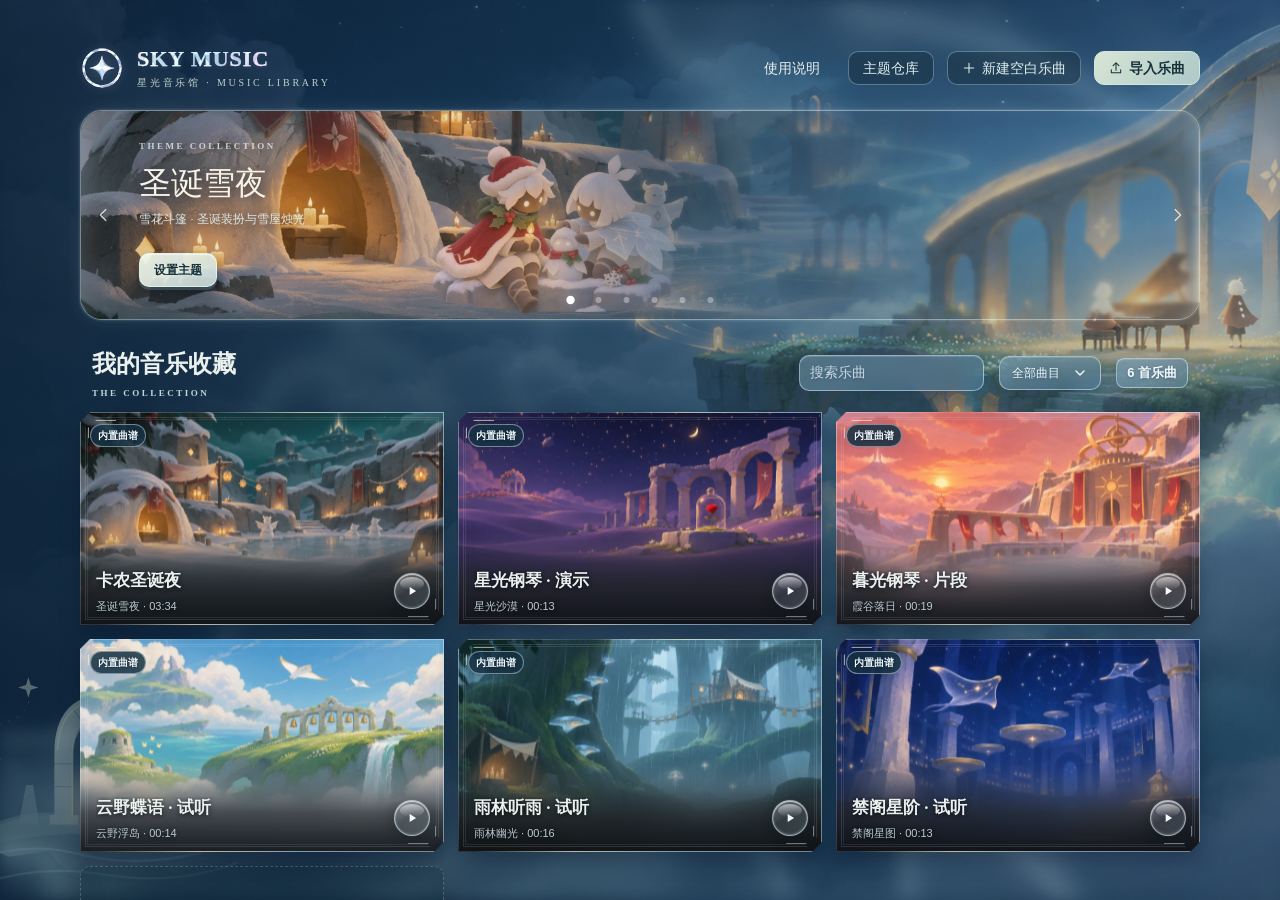
==== commit 078506c8: "Support chord input and selecting older notes in record view" ====
--- a/studio/app/index.html
+++ b/studio/app/index.html
@@ -51,7 +51,7 @@
 <div id="consoleLayout" class="console-layout" role="tabpanel" aria-labelledby="consoleRecordTab"><div class="console-score"><div id="consoleKeysSlot"></div><div id="consoleGridSlot" hidden></div><div id="consoleRollSlot"></div></div>
 <aside class="console-side"><div class="console-transport"><time id="consoleClock">00:00.000</time><div><button id="consolePrev" aria-label="上个事件">‹</button><button id="consolePlay" aria-label="播放或暂停">播放</button><button id="consoleNext" aria-label="下个事件">›</button></div><div class="console-range-control"><select id="consoleTuning" aria-label="控制台音域" hidden></select><button type="button" id="consoleRangeToggle" class="key-range-toggle" aria-label="选择控制台音域" aria-haspopup="listbox" aria-expanded="false" aria-controls="consoleRangeMenu"><span id="consoleRangeValue">C 大调</span></button><div id="consoleRangeMenu" class="key-range-menu" role="listbox" aria-label="控制台音域选项" aria-orientation="horizontal" hidden><div id="consoleRangeTrack" class="key-range-track"></div></div></div></div>
 <section id="consoleEditActions" class="console-edit-actions" aria-labelledby="consoleEditActionsTitle"><h3 id="consoleEditActionsTitle">编辑操作</h3><div><button id="consoleUndo" title="撤销上一次修改">撤销</button><button id="consoleRedo" title="恢复撤销内容">重做</button><button id="resetKeyEdit" title="复原当前事件的原始琴键">复原</button></div><h3>音符移动</h3><div class="console-note-move"><button data-note-move="up" aria-label="音高上移一键"><svg class="app-icon" viewBox="0 0 24 24" fill="none" stroke="currentColor" stroke-width="2"><path d="m5 14 7-7 7 7"/></svg></button><button data-note-move="down" aria-label="音高下移一键" data-icon="down"></button><button data-note-move="left" aria-label="提前一个网格" data-icon="left"></button><button data-note-move="right" aria-label="延后一个网格" data-icon="right"></button></div></section>
-<section id="consoleRecordControls"><h3>键入旋律</h3><div class="console-write-mode" role="group" aria-label="写入方式"><button data-write-mode="insert" aria-pressed="true">插入</button><button data-write-mode="overwrite" aria-pressed="false">覆写</button></div><select id="consoleRecordMode" hidden aria-hidden="true" tabindex="-1"><option value="insert">插入</option><option value="overwrite">覆写</option></select><div class="fields-grid"><label>每步间隔 (ms)<input aria-describedby="consoleTimingHelp" id="consoleInterval" type="number" min="20" max="5000" value="250"></label><label>音符时长 (ms)<input aria-describedby="consoleTimingHelp" id="consoleNoteDuration" type="number" min="30" max="10000" value="190"></label></div><p id="consoleTimingHelp" class="console-help">每步间隔：输入后向右前进的时间。音符时长：这一音持续多久。</p><div class="console-record-actions"><button id="consoleRecordStart" class="btn-primary">开始输入</button><button id="consoleKeymapOpen">按键设置</button></div><p id="consoleRecordHelp" class="console-help">可直接点击15键或按映射键输入。插入会将后续序列整体后移；覆写仅替换当前一步内的事件。</p></section>
+<section id="consoleRecordControls"><h3>键入旋律</h3><div class="console-write-mode" role="group" aria-label="写入方式"><button data-write-mode="insert" aria-pressed="true">插入</button><button data-write-mode="overwrite" aria-pressed="false">覆写</button></div><select id="consoleRecordMode" hidden aria-hidden="true" tabindex="-1"><option value="insert">插入</option><option value="overwrite">覆写</option></select><div class="fields-grid"><label>每步间隔 (ms)<input aria-describedby="consoleTimingHelp" id="consoleInterval" type="number" min="20" max="5000" value="250"></label><label>音符时长 (ms)<input aria-describedby="consoleTimingHelp" id="consoleNoteDuration" type="number" min="30" max="10000" value="190"></label></div><p id="consoleTimingHelp" class="console-help">每步间隔：输入后向右前进的时间。音符时长：这一音持续多久。</p><div class="console-record-actions"><button id="consoleRecordStart" class="btn-primary">开始输入</button><button id="consoleKeymapOpen">按键设置</button></div><p id="consoleRecordHelp" class="console-help">同时按住多个映射键写入和弦，全部松开后进入下一拍。点击卷帘已有音符可选中并移动；空白处可定位。</p></section>
 <section id="consoleGenerateControls" hidden><h3>数字谱生成</h3><label>每行一拍，和弦以 + 分隔，0 为休止<textarea id="consoleNumberScore" rows="5" placeholder="1+3+5&#10;2&#10;0&#10;8+10"></textarea></label><label>每拍间隔 (ms)<input id="consoleGenerateInterval" type="number" min="20" max="5000" value="250"></label><button id="consoleGenerate" class="btn-primary">生成并插入</button><p class="console-help">从当前播放位置插入，不替换整曲。操作可以撤销。</p></section>
 <section id="consoleInspectorSlot" aria-label="当前音符精确参数">   <section id="inspectorPane" class="pane inspector-pane" aria-label="乐谱编辑工作台"><div class="pane-top"><h2>当前事件</h2><button class="tiny-btn edit-only" id="sceneEditorBtn">◐ 场景设计</button><button class="tiny-btn" id="batchEditorBtn" hidden>全局处理</button></div><div class="inspector-content"><div class="edit-summary"><span id="editorEventIndex">第001格</span><span id="editorEventNames">C4 + E5</span></div><div class="fields-grid"><label>触发时间 (ms)<input id="eventTime" type="number" min="0" max="36000000" step="1"></label><label>发声持续 (ms)<input id="eventDuration" type="number" min="0" max="10000" step="10"></label><label>力度 / Velocity<input id="eventVelocity" type="number" min="1" max="127" step="1"></label><label>识别状态<input id="eventConfidence" type="text" disabled></label></div><div class="inspector-actions"><button class="tiny-btn" id="eventDelete" aria-label="删除当前事件" title="删除当前事件">删除</button><button class="tiny-btn" id="eventAdd" aria-label="插入事件" title="插入事件">＋插入</button><button class="btn-primary" id="eventApply" aria-label="应用当前音符修改" title="应用修改">应用</button></div></div></section><div id="consoleNoteKeys" class="console-note-keys" aria-label="当前事件音符"></div></section>
 <section id="consoleBatchControls" hidden><h3>全局处理</h3><div class="console-batch-grid"><article><label>量化网格 (ms)<input type="number" id="quantizeMs" min="10" max="2000" value="167"></label><button id="quantizeBtn">时间量化</button></article><article><label>偏移 (ms)<input type="number" id="offsetMs" min="-10000" max="10000" value="0"></label><button id="offsetBtn">整体偏移</button></article><article><label>统一长度 (ms)<input type="number" id="batchDuration" min="30" max="4000" value="190"></label><button id="durationBtn">统一时值</button></article><article><label>时间倍数<input type="number" id="stretchFactor" min="0.25" max="4" step="0.05" value="1"></label><button id="stretchBtn">时间伸缩</button></article></div><p class="console-help">作用于整个工作副本，支持撤销。</p></section>
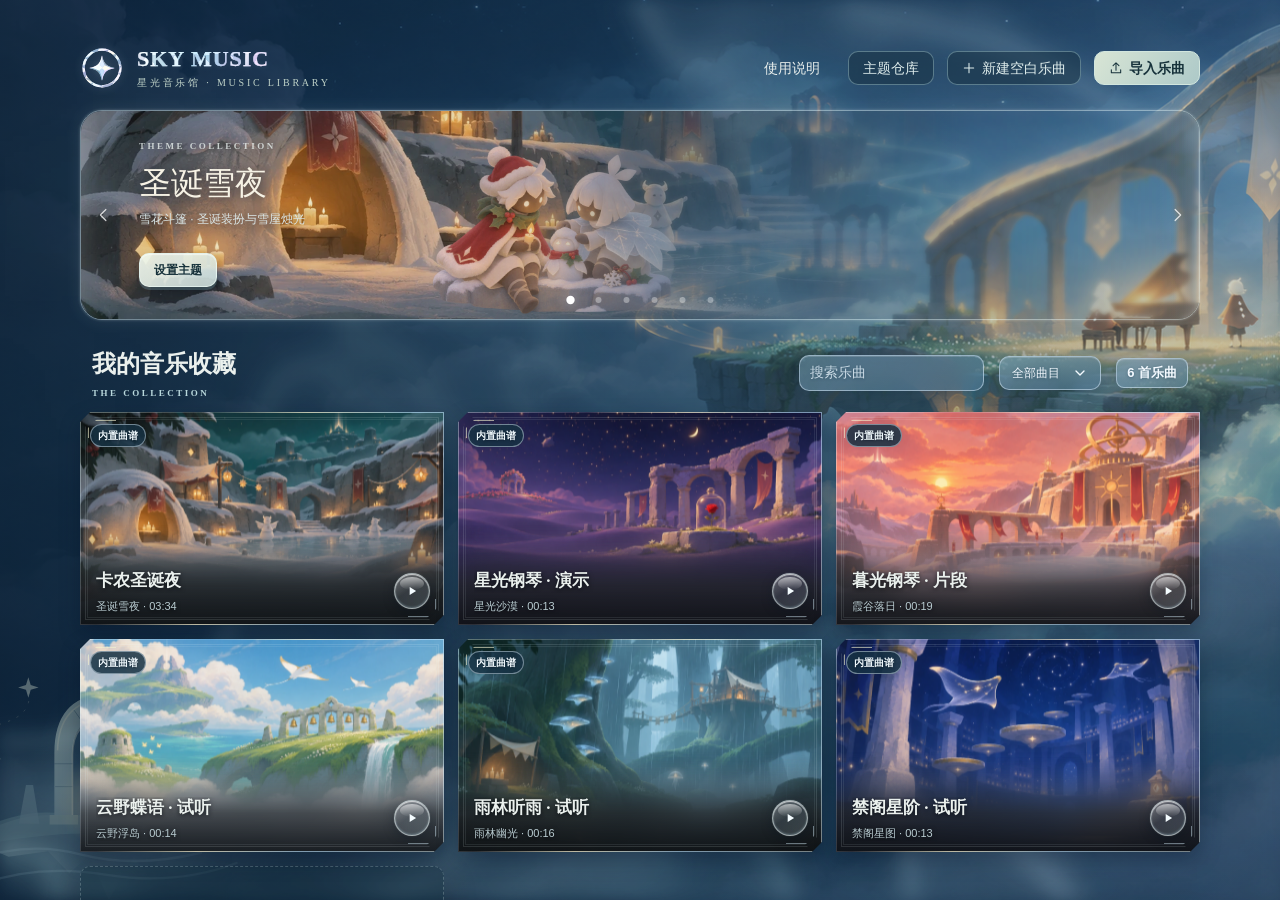
==== commit 4b949996: "Add full-pitch multitrack musical workbench and compatible score formats" ====
--- a/studio/app/index.html
+++ b/studio/app/index.html
@@ -75,14 +75,25 @@
 <div class="theme-choices" id="themeChoices"></div>
 <div class="fields-grid"><label>主题名称<input id="themeName" maxlength="60"></label><label>主光颜色<input id="themeAccent" type="color" value="#e8c88a"></label><label>背景色<input id="themeBackground" type="color" value="#182947"></label><label>背景飘雪数量<input id="themeSnow" type="range" min="0" max="100" value="30"></label><label>边缘光晕<input id="themeGlow" type="range" min="0" max="100" value="58"></label><label>人物动作<select id="themeMotion"><option value="ambient">随声音缓慢律动</option><option value="off">关闭动作</option></select></label></div>
 <div class="dialog-footer"><button class="btn-outline" id="stageImageBtn">上传专属舞台图片</button><button class="btn-quiet" id="stageImageClear">清除舞台图片</button><button class="btn-quiet" id="themeExportBtn">⇩ 导出 .skytheme</button><button class="btn-primary" id="themeApplyBtn">应用主题设置</button></div></dialog>
-<dialog id="exportDialog" class="work-dialog"><div class="dialog-head"><h2 id="exportTitle">导出乐曲</h2><button class="icon-btn" data-close="exportDialog">×</button></div><p id="exportDescription" class="dialog-sub">选择需要的格式，分享单曲请选择 .skymusic；接收方须先录入引用的 .skytheme 主题。</p><div class="export-options"><button id="exportPlatform"><strong>.skymusic</strong><span>完整单曲：内嵌谱面、卡片及主题引用（推荐）</span></button><button id="exportNative"><strong>.skytrack</strong><span>纯数字谱面：音符、时间和长度</span></button><button id="exportMidi"><strong>.mid</strong><span>标准 MIDI 音符与时值</span></button><button id="exportCsv"><strong>.csv</strong><span>逐音符事件表，方便校对</span></button><button id="exportJson"><strong>.json</strong><span>可读数字乐谱与配置</span></button><button id="exportThemeOnly"><strong>.skytheme</strong><span>单独分享当前主题</span></button></div><div id="exportLater" class="dialog-footer" hidden><button class="btn-outline" data-close="exportDialog">稍后导出</button></div></dialog>
+<dialog id="exportDialog" class="work-dialog"><div class="dialog-head"><h2 id="exportTitle">导出乐曲</h2><button class="icon-btn" data-close="exportDialog">×</button></div><p id="exportDescription" class="dialog-sub">选择需要的格式，分享单曲请选择 .skymusic；接收方须先录入引用的 .skytheme 主题。</p><div class="export-options"><button id="exportPlatform"><strong>.skymusic</strong><span>完整单曲：内嵌谱面、卡片及主题引用（推荐）</span></button><button id="exportNative"><strong>.skytrack</strong><span>完整谱面：音高、音轨、节拍和时值</span></button><button id="exportMidi"><strong>.mid</strong><span>标准 MIDI 音符与时值</span></button><button id="exportCsv"><strong>.csv</strong><span>逐音符事件表，方便校对</span></button><button id="exportJson"><strong>.json</strong><span>可读数字乐谱与配置</span></button><button id="exportThemeOnly"><strong>.skytheme</strong><span>单独分享当前主题</span></button></div><div id="exportLater" class="dialog-footer" hidden><button class="btn-outline" data-close="exportDialog">稍后导出</button></div></dialog>
 <dialog id="importDialog" class="work-dialog import-dialog"><div class="dialog-head"><h2>导入音乐</h2><button class="icon-btn" data-close="importDialog">×</button></div><div class="import-dropzone" id="importDropzone"><span class="import-symbol">↥</span><strong>拖入音乐文件，或点击选择</strong><small>.skymusic · .skytrack · .skytheme · MIDI · MusicXML · CSV · JSON · WAV / MP3 · 视频</small></div><div class="import-description"><p><strong>可直接还原：</strong>现有项目与 MIDI / CSV / MusicXML 乐谱。</p><p><strong>需要校准：</strong>音频为单主音实验性分析；视频为固定15键点阵谱的校准辅助模式，结果需逐格核对。</p></div><button id="openVideoImport" class="btn-quiet">使用视频识谱工作台 ↗</button></dialog>
 <dialog id="videoDialog" class="work-dialog video-dialog"><div class="dialog-head"><h2>视频点阵谱识别 · 实验版</h2><button class="icon-btn" data-close="videoDialog">×</button></div><p class="dialog-sub">仅针对4×8时间格、每格5×3键位的光遇教学模板。先选视频，设置后半段起点，点击“框选谱面区域”拖出完整方格，再扫描候选谱。</p>
 <div class="video-preview"><video id="videoSource" controls preload="metadata" playsinline></video><canvas id="videoOverlay" aria-label="拖动选择顶部4×8乐谱区域"></canvas></div>
 <div class="fields-grid"><label>开始 (秒)<input id="videoStart" type="number" min="0" step="0.01" value="0"></label><label>结束 (秒)<input id="videoEnd" type="number" min="0" step="0.01" value="10"></label><label>基础格间隔 (ms)<input id="videoBeat" type="number" min="50" max="3000" step="0.01" value="166.67"></label><label>亮点检测阈值<input id="videoThreshold" type="range" min="70" max="245" value="175"></label></div>
 <div class="video-quick-actions"><button id="videoChooseFile" class="btn-quiet">选择本地视频文件</button><button id="videoJumpToStart" class="btn-quiet">预览起始画面</button><button id="videoSelectArea" class="btn-outline">框选谱面区域</button></div><div class="video-scanner-info"><span id="videoRoi">尚未选择谱面区域</span><span id="videoProgress">等待开始</span></div><div class="dialog-footer"><button class="btn-quiet" id="videoResetRoi">重选区域</button><button class="btn-quiet" id="videoCancelScan">停止扫描</button><button class="btn-primary" id="videoScanBtn">识别所选片段</button></div></dialog>
 <dialog id="homeThemeDialog" class="work-dialog platform-dialog home-theme-dialog" aria-labelledby="homeThemeDialogTitle"><div class="dialog-head"><div><span class="eyebrow">THEME ATELIER</span><h2 id="homeThemeDialogTitle">主题预览与设置</h2></div><button class="icon-btn" data-close="homeThemeDialog" aria-label="关闭主题预览">×</button></div><div class="home-theme-workspace"><section id="homeThemeSample" class="home-theme-sample" aria-label="主题外观预览"><div class="theme-sample-scene"><img id="homeThemeSampleImage" alt=""><img id="homeThemeSampleCompanion" class="theme-sample-companion" alt="" aria-hidden="true"><img id="homeThemeSampleCharm" class="theme-sample-charm" alt="" aria-hidden="true"><span id="homeThemeSampleName"></span><i class="theme-sample-orbit" aria-hidden="true"></i></div><div id="homeThemeSampleRoll" class="theme-sample-roll" aria-label="卷帘配色预览"></div><div id="homeThemeSampleKeys" class="theme-sample-keys" aria-label="琴键配色预览"></div></section><div class="home-theme-settings"><label>主题名称<input id="homePreviewName" maxlength="60"></label><label>高亮色<input id="homePreviewAccent" type="color"></label><label>背景色<input id="homePreviewBackground" type="color"></label><label>辉光强度 <output id="homePreviewGlowValue"></output><input id="homePreviewGlow" type="range" min="0" max="100"></label><label>动态效果<select id="homePreviewMotion"><option value="ambient">开启</option><option value="off">关闭</option></select></label><p>预览中的修改可导出为新主题，录入平台后供歌曲调用。</p></div></div><div class="dialog-footer"><button id="homePreviewReset" class="btn-quiet">恢复预设</button><button id="homePreviewExport" class="btn-primary">导出 .skytheme</button></div></dialog>
-<dialog id="helpDialog" class="work-dialog platform-dialog help-dialog" aria-labelledby="helpTitle"><form method="dialog"><div class="dialog-head"><h2 id="helpTitle">关于 Sky Music Studio</h2></div><p>从首页选择歌曲试听。单曲页默认只读；点击“曲谱编辑”打开独立控制台，可录制、精细修改或从数字谱生成音符。结束编辑时选择保存、不保存或另存为。</p><p>支持导入 <strong>.skymusic、.skytrack、.skytheme、JSON、CSV、MIDI、MusicXML</strong>；MP3/WAV 提供<strong>实验性单旋律分析</strong>，复杂和弦可能错误。导出 .skymusic 可保存校对结果及场景配置。</p><p>视频点阵谱识别已提供实验性校准界面，但不保证任意视频成功。自动输出的琴键事件需要逐格核对。</p><p>音色包含经典钢琴、FluidR3 GM 离线采样和可选在线采样。FluidR3 GM：Frank Wen；MP3 渲染：Benjamin Gleitzman，<a href="https://creativecommons.org/licenses/by/3.0/us/" target="_blank" rel="noopener">CC BY 3.0 US</a>；<a href="https://github.com/gleitz/midi-js-soundfonts" target="_blank" rel="noopener">采样来源</a>。Yamaha C5：Alexander Holm，CC BY 3.0。</p><p>光遇原调采用普通钢琴 C4–C6 基准；场景音乐和所选乐谱可能改变实际调性，季节本身不对应固定大调。缓存不等于备份，请及时导出文件。</p><div class="dialog-footer"><button class="btn-primary" value="close">我知道了</button></div></form></dialog>
+<dialog id="helpDialog" class="work-dialog platform-dialog help-dialog" aria-labelledby="helpTitle"><form method="dialog"><div class="dialog-head"><h2 id="helpTitle">关于 Sky Music Studio</h2></div><p>从首页进入完整钢琴播放页，默认只读；点击“曲谱编辑”进入全屏多音轨工作台。支持小节/拍与秒双标尺、速度和拍号变化、独立音符时值、步骤/节拍/自由录制、数字谱生成及光遇改编。结束编辑时选择保存、不保存或另存为。</p><p>支持导入 <strong>.skymusic、.skytrack、.skytheme、JSON、CSV、MIDI、MusicXML</strong>；MP3/WAV 提供<strong>实验性单旋律分析</strong>，复杂和弦可能错误。导出 .skymusic 可保存校对结果及场景配置。</p><p>视频点阵谱识别已提供实验性校准界面，但不保证任意视频成功。自动输出的琴键事件需要逐格核对。</p><p>音色包含经典钢琴、FluidR3 GM 离线采样和可选在线采样。FluidR3 GM：Frank Wen；MP3 渲染：Benjamin Gleitzman，<a href="https://creativecommons.org/licenses/by/3.0/us/" target="_blank" rel="noopener">CC BY 3.0 US</a>；<a href="https://github.com/gleitz/midi-js-soundfonts" target="_blank" rel="noopener">采样来源</a>。Yamaha C5：Alexander Holm，CC BY 3.0。</p><p>光遇原调采用普通钢琴 C4–C6 基准；场景音乐和所选乐谱可能改变实际调性，季节本身不对应固定大调。缓存不等于备份，请及时导出文件。</p><div class="dialog-footer"><button class="btn-primary" value="close">我知道了</button></div></form></dialog>
+<template id="musicWorkbenchTemplate">
+ <header class="music-heading"><button data-music-action="back" aria-label="返回首页"><svg class="app-icon" viewBox="0 0 24 24" fill="none" stroke="currentColor" stroke-width="1.8" aria-hidden="true"><path d="m15 5-7 7 7 7"/></svg></button><img id="musicIdentity" alt="" aria-hidden="true"><div><h1 id="musicTitle"></h1><small id="musicSubtitle"></small></div><span class="music-spacer"></span><button id="musicEdit" data-music-action="edit">曲谱编辑</button><button data-music-action="export">导出</button><button data-music-action="info">歌曲信息</button></header>
+ <nav class="music-transport" aria-label="播放与歌曲属性"><button data-music-action="play" id="musicPlay"><svg class="app-icon" viewBox="0 0 24 24" fill="none" stroke="currentColor" stroke-width="1.8" aria-hidden="true"><path d="m8 5 11 7-11 7Z" fill="currentColor"/></svg>播放</button><button data-music-action="reset" aria-label="重置"><svg class="app-icon" viewBox="0 0 24 24" fill="none" stroke="currentColor" stroke-width="1.8" aria-hidden="true"><path d="M4 10a8 8 0 1 1 2 9M4 4v6h6"/></svg></button><button data-music-action="undo" class="music-edit-only" id="musicUndo">撤销</button><button data-music-action="redo" class="music-edit-only" id="musicRedo">重做</button><output id="musicClock"></output><label>试听<select id="musicRate"><option>0.5</option><option>0.75</option><option selected>1</option><option>1.25</option><option>1.5</option><option>2</option></select>×</label><label>音量<input id="musicVolume" type="range" min="0" max="100" value="25"></label><label>延音<input id="musicSustain" type="range" min="0" max="100" value="0"></label><label><input id="musicMetronome" type="checkbox">节拍器</label><label><input id="musicLoop" type="checkbox">区间循环</label><label>起始小节<input id="musicLoopStart" type="number" min="1" value="1"></label><label>结束边界<input id="musicLoopEnd" type="number" min="2" value="3"></label></nav>
+ <div class="music-properties"><span id="musicCalibration"></span><button data-music-action="calibrate" class="music-edit-only" id="musicCalibrate">确认参考速度</button><label>BPM（四分音符）<input id="musicBpm" step="any" type="number" min="1" max="999" value="120"></label><label>拍号<select id="musicMeter"><option>4/4</option><option>2/4</option><option>3/4</option><option>6/8</option><option>9/8</option><option>12/8</option><option>5/4</option><option>5/8</option><option>7/8</option></select></label><label>调性<select id="musicKey"></select><select id="musicScaleMode" aria-label="调式"><option value="major">大调</option><option value="minor">小调</option></select></label><button data-music-action="tempo" class="music-edit-only">当前位置设BPM</button><button data-music-action="meter" class="music-edit-only">本小节设拍号</button><button data-music-action="maps">速度／拍号标记</button></div>
+ <div class="music-body"><aside class="music-tracks"><div class="music-section-title"><h2>音轨</h2><button class="music-edit-only" data-music-action="addTrack" aria-label="新增音轨"><svg class="app-icon" viewBox="0 0 24 24" fill="none" stroke="currentColor" stroke-width="1.8" aria-hidden="true"><path d="M12 4v16M4 12h16"/></svg></button></div><div id="musicTracks"></div><button class="music-edit-only" data-music-action="keymap">按键设置</button><label>键盘八度<input id="musicOctave" type="number" min="-4" max="4" value="0"></label><button data-music-action="toggleTracks" class="music-mobile">收起音轨</button></aside>
+ <main class="music-center"><div class="music-tools music-edit-only"><select id="musicTool" aria-label="编辑工具"><option value="select">选择／框选</option><option value="draw">绘制音符</option></select><label>网格<select id="musicGrid"></select><select id="musicGridModifier" aria-label="网格修饰"><option value="plain">普通</option><option value="dot">附点</option><option value="triplet">三连音</option></select></label><label>写入时值<select id="musicValue"></select><select id="musicModifier" aria-label="时值修饰"><option value="plain">普通</option><option value="dot">附点</option><option value="triplet">三连音</option></select></label><label>Gate<input id="musicGate" type="number" min="0" max="200" value="90">%</label><label><input id="musicDiatonic" type="checkbox">调内移动</label><button data-music-action="copy">复制</button><button data-music-action="paste">粘贴</button><button data-music-action="delete">删除</button></div>
+ <div class="music-tools"><label>时间缩放<input id="musicZoom" type="range" min="25" max="220" value="90"></label><label>音高缩放<input id="musicPitchZoom" type="range" min="6" max="32" step="0.5" value="22"></label><button data-music-action="fitPitch">适配音域</button><button class="music-mobile" data-music-action="toggleTracks">音轨</button><button class="music-mobile" data-music-action="toggleInspector">参数</button><span id="musicSelection"></span></div>
+ <div id="musicRollViewport" tabindex="0" role="application" aria-label="钢琴卷帘，点击音符选择，拖动移动，右缘调整时长；Shift加选，空白处框选"><div id="musicRollWorld"><canvas id="musicCanvas"></canvas></div></div>
+ <div class="music-record music-edit-only"><select id="musicRecordMode" aria-label="录制方式"><option value="step">步骤输入</option><option value="quantized">节拍录制</option><option value="free">自由录制</option></select><select id="musicWriteMode" aria-label="写入方式"><option value="insert">插入</option><option value="overwrite">覆写</option></select><button data-music-action="record" id="musicRecord">开始录制</button><label><input id="musicLengthQuantize" type="checkbox">录制时长量化</label><span>步骤和弦：全部松开后前进；实时录制结束时提交整段</span></div>
+ <section class="music-bottom"><div role="tablist" aria-label="辅助面板"><button data-bottom="velocity" role="tab" aria-selected="true">力度编辑</button><button data-bottom="rhythm" role="tab" aria-selected="false">逐拍乐谱</button><button data-bottom="numbers" role="tab" aria-selected="false">数字谱生成</button><button data-bottom="sky" role="tab" aria-selected="false">光遇适配</button></div><div id="musicVelocityPanel"><canvas id="musicVelocityCanvas" height="66" aria-label="选中音符的力度，点击柱形设置力度"></canvas></div><div id="musicRhythmPanel" hidden><div id="musicRhythmGrid" aria-label="当前页32格逐拍乐谱"></div></div><div id="musicNumbersPanel" hidden><label>基准八度<input id="musicNumberOctave" type="number" min="-1" max="8" value="4"></label><textarea id="musicNumbers" aria-label="节奏数字谱" placeholder="1/8 [1+3+5]/4 0/8 #4/8. 5/8t"></textarea><button data-music-action="previewNumbers">预览</button><button data-music-action="applyNumbers" class="music-edit-only">写入目标轨</button><output id="musicNumberReport"></output></div><div id="musicSkyPanel" hidden><label>移调半音<input id="musicSkyTranspose" type="number" min="-48" max="48" value="0"></label><label>目标调<select id="musicSkyKey"></select></label><label><input id="musicSkyFold" type="checkbox">八度折返</label><label><input id="musicSkyApprox" type="checkbox">近似半音</label><button data-music-action="previewSky">分析／预览</button><button data-music-action="applySky">确认并生成独立改编曲</button><output id="musicSkyReport"></output></div></section></main>
+ <aside class="music-inspector"><h2>音符参数</h2><div id="musicNoteFields"><label>音高 MIDI<input id="musicPitch" type="number" min="0" max="127"></label><label>小节<input id="musicStartBar" type="number" min="1"></label><label>拍<input id="musicStartBeat" type="number" min="1"></label><label>拍内 Tick<input id="musicStartSub" type="number" min="0" step="any"></label><label>记谱时值<select id="musicNoteValue"><option value="custom">自定义</option><option value="1">全音符</option><option value="2">二分</option><option value="4">四分</option><option value="8">八分</option><option value="16">十六分</option><option value="32">三十二分</option></select><select id="musicNoteModifier" aria-label="选中音符时值修饰"><option value="plain">普通</option><option value="dot">附点</option><option value="triplet">三连音</option></select></label><label>Gate %<input id="musicNoteGate" type="number" min="0" max="200"></label><label>力度<input id="musicVelocity" type="number" min="1" max="127"></label><button data-music-action="applyNote" class="music-edit-only">应用选中音符</button></div><div class="music-move music-edit-only"><button data-music-action="up" aria-label="音高上移"><svg class="app-icon" viewBox="0 0 24 24" fill="none" stroke="currentColor" stroke-width="2"><path d="m5 14 7-7 7 7"/></svg></button><button data-music-action="down" aria-label="音高下移"><svg class="app-icon" viewBox="0 0 24 24" fill="none" stroke="currentColor" stroke-width="2"><path d="m5 10 7 7 7-7"/></svg></button><button data-music-action="left" aria-label="提前一个网格"><svg class="app-icon" viewBox="0 0 24 24" fill="none" stroke="currentColor" stroke-width="1.8" aria-hidden="true"><path d="m15 5-7 7 7 7"/></svg></button><button data-music-action="right" aria-label="延后一个网格"><svg class="app-icon" viewBox="0 0 24 24" fill="none" stroke="currentColor" stroke-width="1.8" aria-hidden="true"><path d="m9 5 7 7-7 7"/></svg></button></div><details><summary>高级／原始信息</summary><output id="musicNoteDetails"></output><label>起始 Tick<input id="musicStart" type="number" min="0" step="any"></label><label>记谱时值 Tick<input id="musicNoteLength" type="number" min="0.001" step="any"></label><button data-music-action="applyTicks" class="music-edit-only">应用Tick位置／时值</button><label>起始毫秒<input id="musicStartMs" type="number" min="0" step="any"></label><label>发声毫秒<input id="musicSoundMs" type="number" min="0" step="any"></label><button data-music-action="applyMs" class="music-edit-only">应用毫秒位置／时长</button><label>实际发声 Tick<input id="musicSoundTicks" type="number" min="0" step="any"></label><button data-music-action="applySound" class="music-edit-only">应用实际时长</button></details><section class="music-edit-only"><h3>选区处理</h3><button data-music-action="quantize">量化起音</button><button data-music-action="quantizeLength">量化时长</button><label>节奏拉伸倍数<input id="musicStretch" type="number" min="0.1" max="10" step="0.1" value="1"></label><button data-music-action="stretch">应用拉伸</button><label>移调半音<input id="musicTranspose" type="number" min="-127" max="127" value="0"></label><button data-music-action="transpose">移调选区</button><button data-music-action="tie">连接相邻同音</button><details><summary>高级毫秒处理</summary><label>整体偏移 ms<input id="musicOffset" type="number" value="0"></label><button data-music-action="offset">偏移选区</button><label>量化网格 ms<input id="musicMsGrid" type="number" min="1" value="100"></label><button data-music-action="quantizeMs">毫秒量化</button></details></section><button class="music-mobile" data-music-action="toggleInspector">收起参数</button></aside></div><footer><output id="musicStatus"></output></footer></template>
 <script src="js/studio-config.js"></script><script src="js/builtins.js"></script><script src="js/piano-samples.js"></script><script src="js/instrument-samples.js"></script><script src="js/scene-embedded.js"></script><script src="js/studio.js"></script>
 </body>
 </html>
--- a/studio/app/player-styles.css
+++ b/studio/app/player-styles.css
@@ -1093,6 +1093,30 @@
 }
 
 /* Give the platform wordmark more breathing room above the banner. */
+/* Musical workbench: geometry belongs to the shared shell; themes supply only material. */
+#musicRhythmGrid{display:grid;grid-template-columns:repeat(8,minmax(0,1fr));gap:4px}#musicRhythmGrid button{display:flex!important;flex-direction:column;min-width:0;font-size:10px!important;padding:4px!important}#musicRhythmGrid button span{max-width:100%;overflow:hidden;text-overflow:ellipsis}#musicRhythmGrid .is-current{border-color:var(--player-accent)!important;background:var(--player-active-paint)!important}
+#musicWorkbench{position:relative;isolation:isolate;display:flex;flex-direction:column;width:min(1840px,100%);height:100dvh;margin:auto;padding:18px 30px 24px;gap:10px;color:var(--player-text);background:radial-gradient(ellipse at 0 0,color-mix(in srgb,var(--player-accent) 15%,transparent),transparent 50%),var(--player-backdrop);font-size:13px;box-sizing:border-box}
+#musicWorkbench[hidden]{display:none!important}
+.music-heading>div{min-width:0;flex:1}.music-heading h1{max-width:100%;white-space:nowrap;overflow:hidden;text-overflow:ellipsis}
+#musicWorkbench::before{content:'';position:fixed;inset:0;z-index:-1;pointer-events:none;background-image:linear-gradient(110deg,var(--player-backdrop) 10%,transparent 100%),var(--music-scene);background-size:cover;background-position:center;opacity:.24}#musicIdentity{width:38px;height:38px;object-fit:contain;filter:drop-shadow(0 2px 7px color-mix(in srgb,var(--player-accent) 45%,transparent))}
+#musicWorkbench button,#musicWorkbench input,#musicWorkbench select,#musicWorkbench textarea{color:var(--player-text);background:var(--player-button);border:1px solid var(--player-border);border-radius:8px;font:inherit;box-sizing:border-box;min-height:32px;max-width:100%}
+#musicWorkbench button{display:inline-flex;align-items:center;justify-content:center;gap:5px;padding:6px 10px;white-space:nowrap}
+#musicWorkbench button:hover,#musicWorkbench button:focus-visible{background:var(--player-hover);border-color:color-mix(in srgb,var(--player-accent) 60%,white);box-shadow:0 0 10px #ffffff18}
+#musicWorkbench button:disabled{opacity:.45;cursor:default}
+#musicWorkbench input:not([type=checkbox]):not([type=range]),#musicWorkbench select{padding:5px 7px}
+#musicWorkbench input[type=number]{width:78px}#musicWorkbench input[type=range]{width:82px;min-height:22px;padding:0}#musicWorkbench input[type=checkbox]{min-height:0;accent-color:var(--player-accent)}
+#musicWorkbench label{display:flex;align-items:center;gap:5px;white-space:nowrap;color:var(--player-muted);font-size:11px}
+.music-heading{display:flex;align-items:center;gap:12px;min-height:48px;flex:none}.music-heading h1{font:600 clamp(19px,2vw,29px) Georgia,'Microsoft YaHei',serif;margin:0 0 3px}.music-heading small{font-size:10px;letter-spacing:1px;color:var(--player-muted)}.music-spacer{flex:1}
+.music-transport,.music-properties,.music-tools{display:flex;align-items:center;gap:8px;flex-wrap:wrap}.music-transport,.music-properties{padding:9px 12px;border:1px solid var(--player-border);border-radius:13px;background:var(--player-surface-paint);box-shadow:0 6px 18px #0003;flex:none}.music-transport output{font:600 14px Consolas,monospace;min-width:165px}.music-properties{gap:10px}.music-properties>span{font-size:11px;color:var(--player-muted)}
+.music-body{display:grid;grid-template-columns:195px minmax(0,1fr) 225px;gap:12px;min-height:0;flex:1}.music-tracks,.music-inspector{padding:12px;border-radius:14px;border:1px solid var(--player-border);background:var(--player-surface-paint);overflow:auto;scrollbar-width:thin;min-height:0}.music-section-title{display:flex;align-items:center;justify-content:space-between}.music-body h2{font:600 16px Georgia,'Microsoft YaHei',serif;margin:0 0 10px}.music-body h3{font-size:13px;margin:12px 0 8px}.music-tracks article{display:flex;flex-wrap:wrap;gap:5px;padding:9px;border:1px solid transparent;border-radius:10px;margin-bottom:8px;background:var(--player-rest)}.music-tracks article.is-current{border-color:var(--player-accent);box-shadow:inset 0 1px #ffffff18}.music-tracks article input:not([type=checkbox]),.music-tracks article select{width:100%}.music-tracks>label{margin-top:8px}
+.music-center{display:flex;flex-direction:column;min-width:0;min-height:0;gap:7px}.music-tools{padding:2px 0;gap:5px}.music-tools label{font-size:10px!important}.music-tools select{padding:3px!important;min-height:29px!important;max-width:105px!important}.music-tools button{padding:4px 7px!important}.music-tools input[type=number]{width:52px!important}.music-tools>span{margin-left:auto;color:var(--player-muted);font-size:11px}
+#musicRollViewport{flex:1;min-height:180px;overflow:auto;position:relative;border:1px solid var(--player-border);border-radius:12px;background:var(--player-rest);scrollbar-width:thin;outline-offset:2px;overscroll-behavior:contain}#musicRollWorld{position:relative;min-width:100%;min-height:100%}#musicCanvas{display:block;position:sticky;top:0;left:0;touch-action:none}
+.music-inspector label{display:flex!important;justify-content:space-between;margin-bottom:7px}.music-inspector details{margin:12px 0;color:var(--player-muted);font-size:11px}.music-inspector details output{display:block;white-space:pre-wrap;overflow-wrap:anywhere;padding:8px 0;max-height:150px;overflow:auto}.music-inspector>section>button{margin:3px 0;width:100%}.music-move{display:grid;grid-template-columns:repeat(4,1fr);gap:4px;margin:10px 0}.music-inspector #musicNoteFields>button{width:100%}
+.music-record{display:flex;align-items:center;flex-wrap:wrap;gap:7px;padding:5px 0}.music-record>span{color:var(--player-muted);font-size:10px;flex:1;min-width:180px}.music-bottom{flex:none;border:1px solid var(--player-border);border-radius:11px;overflow:hidden;background:var(--player-surface-end)}.music-bottom>[role=tablist]{display:flex;border-bottom:1px solid var(--player-border);gap:3px;padding:4px}.music-bottom [aria-selected=true]{background:var(--player-active-paint)!important;border-color:var(--player-accent)!important}.music-bottom>div:not([role=tablist]){padding:7px;max-height:145px;overflow:auto}.music-bottom>div[hidden]{display:none!important}.music-bottom textarea{min-height:60px;width:100%;padding:6px;resize:vertical}.music-bottom output{display:block;font-size:11px;white-space:pre-wrap;margin-top:6px;color:var(--player-muted)}#musicVelocityCanvas{width:100%;height:66px;display:block}.music-bottom label{display:inline-flex!important;margin:0 5px 5px 0}.music-bottom input[type=number]{width:60px!important}
+#musicWorkbench footer{flex:none;font-size:11px;color:var(--player-muted);min-height:14px}.music-edit-only{display:none!important}.music-editing .music-edit-only{display:inline-flex!important}.music-editing .music-tools.music-edit-only,.music-editing .music-record.music-edit-only{display:flex!important}.music-editing .music-move{display:grid!important}.music-editing .music-inspector>section.music-edit-only{display:block!important}.music-mobile{display:none!important}
+.music-create-fields{display:grid;grid-template-columns:repeat(3,minmax(0,1fr));gap:10px;margin:12px 0}.music-create-fields label{display:flex;flex-direction:column;font-size:12px;gap:6px;min-width:0}.music-create-fields input,.music-create-fields select{width:100%}.music-dialog-content{max-height:65dvh;overflow:auto}.music-dialog-content label{display:flex;justify-content:space-between;align-items:center;gap:10px;margin-bottom:8px}.music-dialog-content pre{white-space:pre-wrap;overflow-wrap:anywhere;font-size:12px}.music-dialog-content #musicKeymapRows{display:grid;grid-template-columns:repeat(3,minmax(0,1fr));gap:7px}.music-dialog-content #musicKeymapRows label{display:flex;flex-direction:column;align-items:stretch;min-width:0}.music-dialog-content #musicKeymapRows input{width:100%}#musicDialogError{color:var(--player-accent)}
+@media(max-width:1150px){#musicWorkbench{padding:12px 16px 20px}.music-body{grid-template-columns:165px minmax(0,1fr) 195px;gap:8px}.music-properties{font-size:11px}.music-heading h1{max-width:360px;white-space:nowrap;overflow:hidden;text-overflow:ellipsis}}
+@media(max-width:850px){#musicWorkbench{padding:10px;height:100dvh;gap:7px}.music-body{grid-template-columns:minmax(0,1fr);position:relative}.music-body>.music-tracks,.music-body>.music-inspector{display:none;position:absolute;top:0;bottom:0;z-index:5;width:235px;box-shadow:0 8px 35px #0007}.music-body>.music-tracks{left:0}.music-body>.music-inspector{right:0}#musicWorkbench.music-show-tracks .music-tracks,#musicWorkbench.music-show-inspector .music-inspector{display:block}.music-mobile{display:inline-flex!important}.music-transport{max-height:112px;overflow:auto}.music-properties{max-height:90px;overflow:auto}.music-heading{gap:7px}.music-heading h1{max-width:42vw;font-size:18px}.music-heading button{padding:5px!important;font-size:11px!important}.music-heading small{font-size:8px}.music-tools{max-height:85px;overflow:auto}.music-bottom>div:not([role=tablist]){max-height:110px}.music-create-fields{grid-template-columns:1fr 1fr}.music-record>span{display:none}.music-record{gap:4px}.music-record select{max-width:98px}.music-dialog-content #musicKeymapRows{grid-template-columns:repeat(3,minmax(0,1fr))}}
 .field-error{font-size:12px;color:#e6f5ff;padding:7px 9px;border:1px solid #d5ecff80;border-radius:8px;background:#33546d;box-shadow:0 3px 12px #071a3033}
 .score-console .console-side input,.score-console .console-side select,.score-console .console-side textarea{background:var(--player-button);border-color:var(--player-border);color:var(--player-text);color-scheme:dark}
 .score-console .console-side input:disabled{background:var(--player-rest);color:var(--player-muted);opacity:1}
